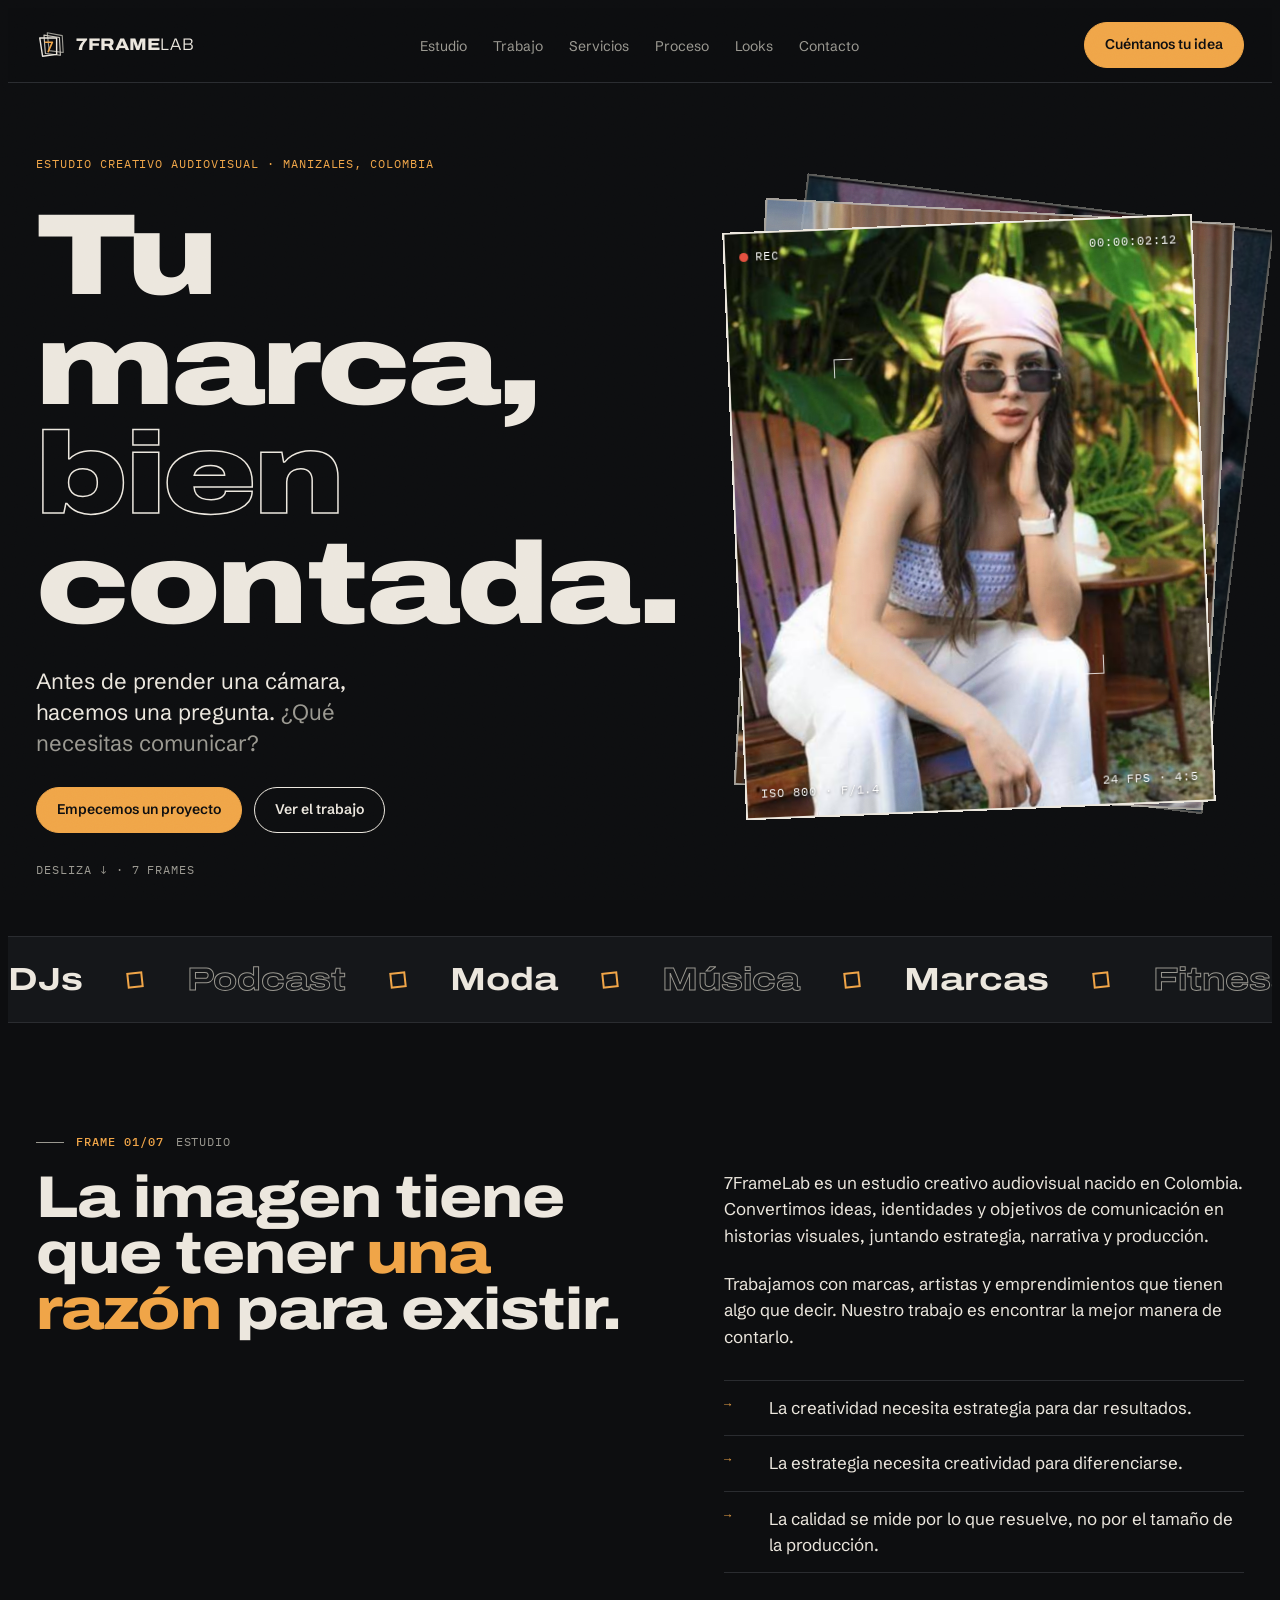
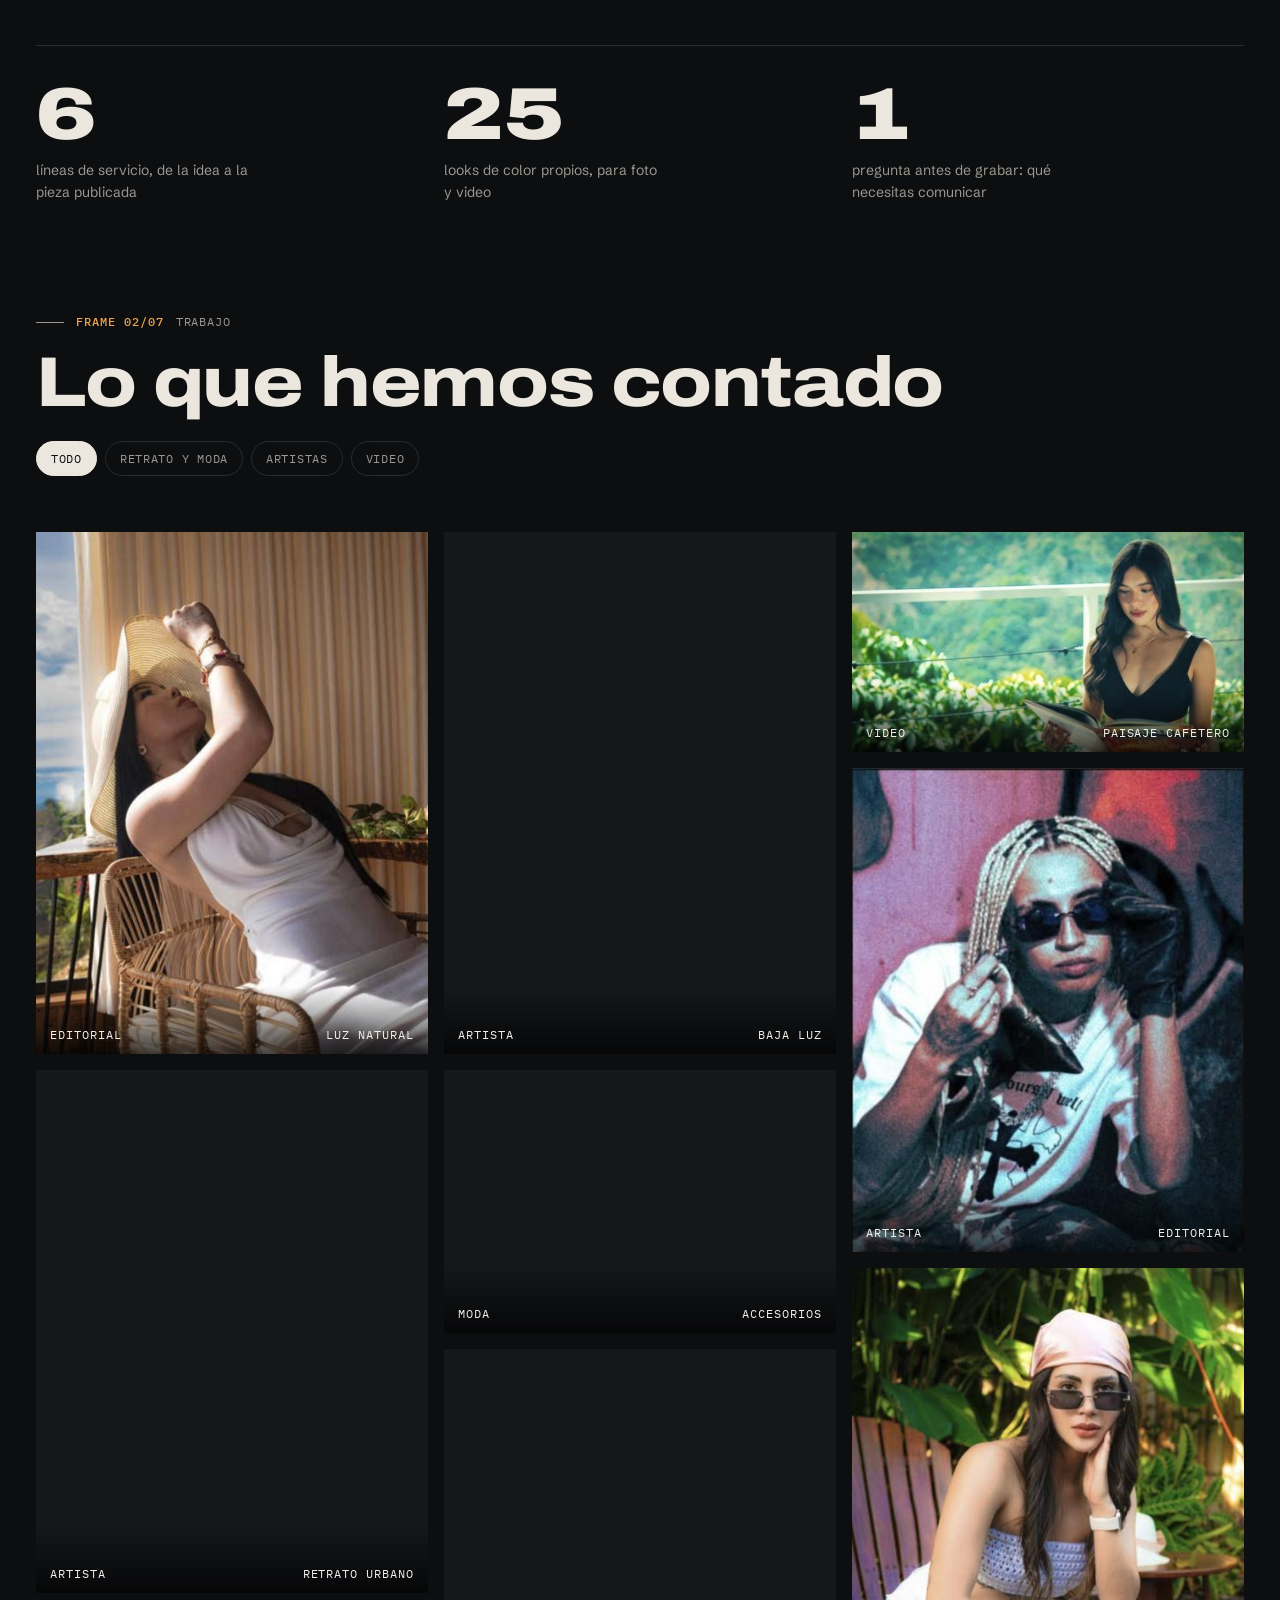
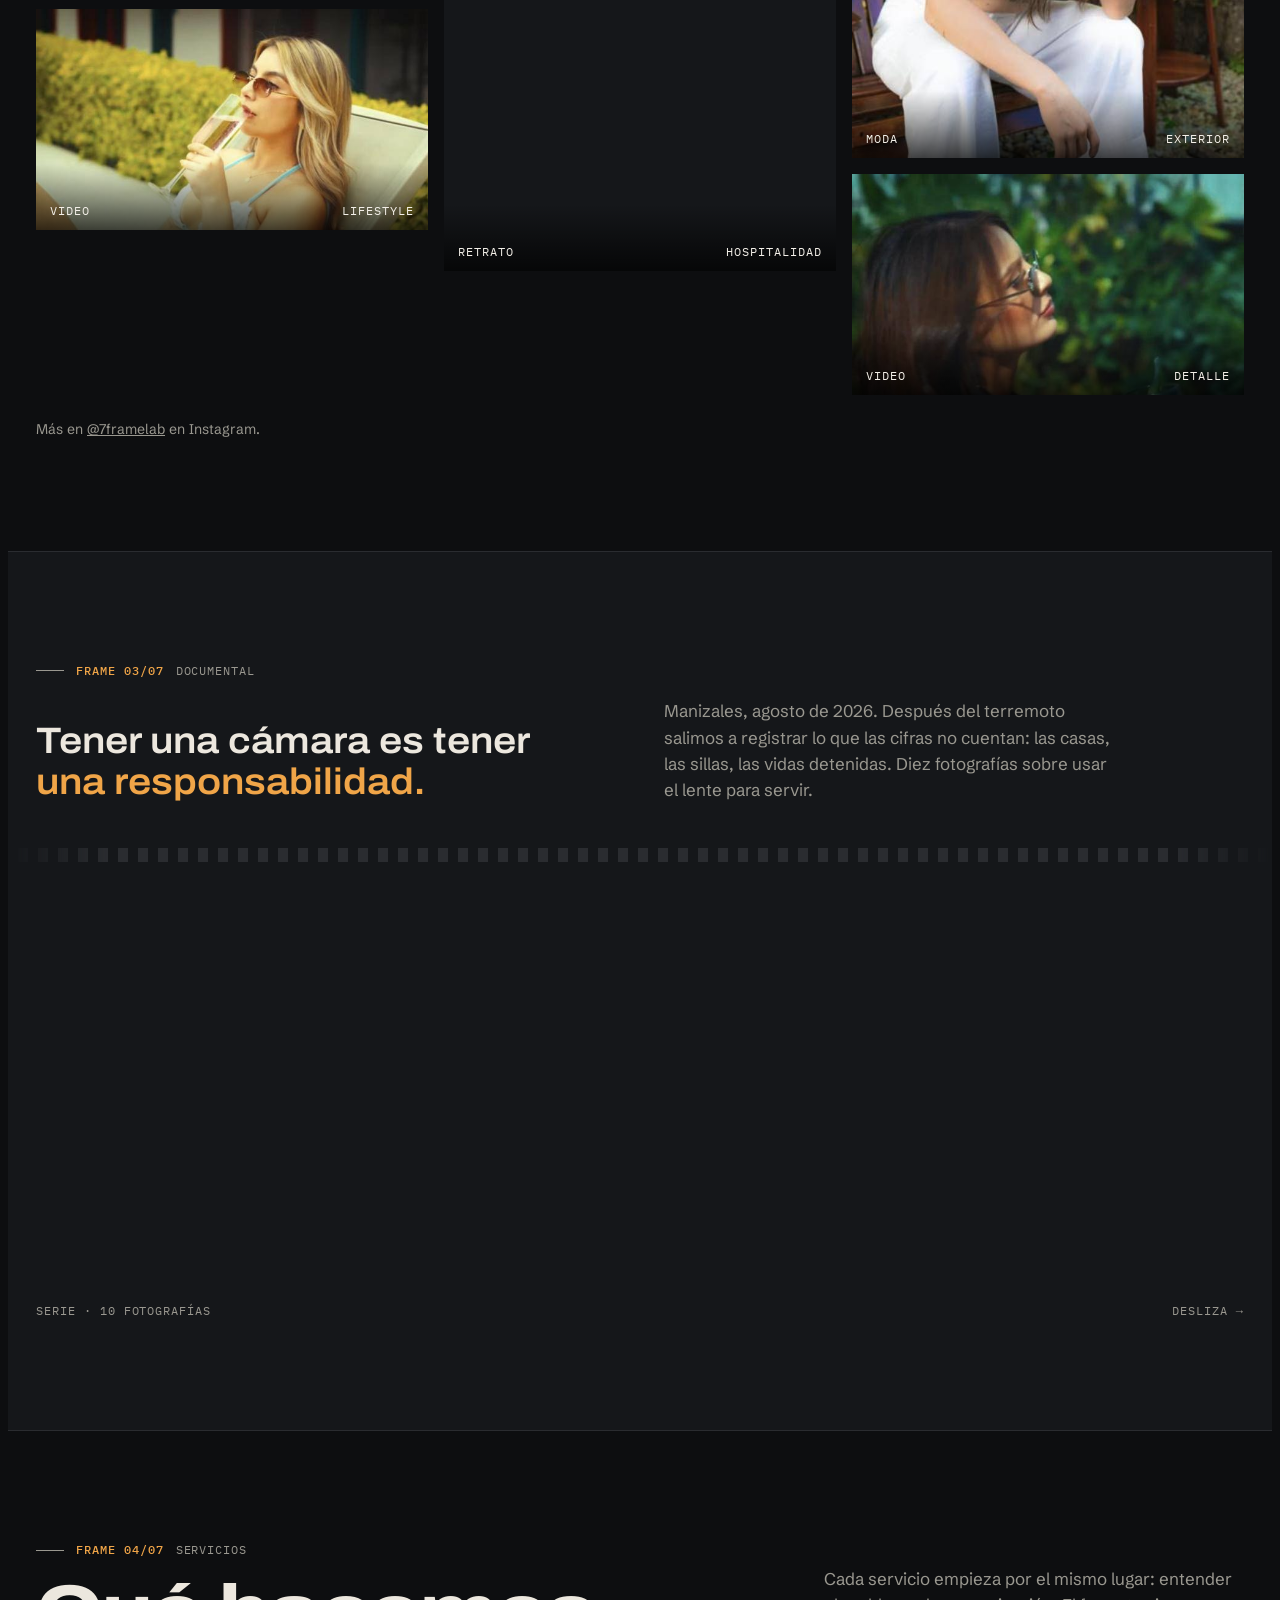
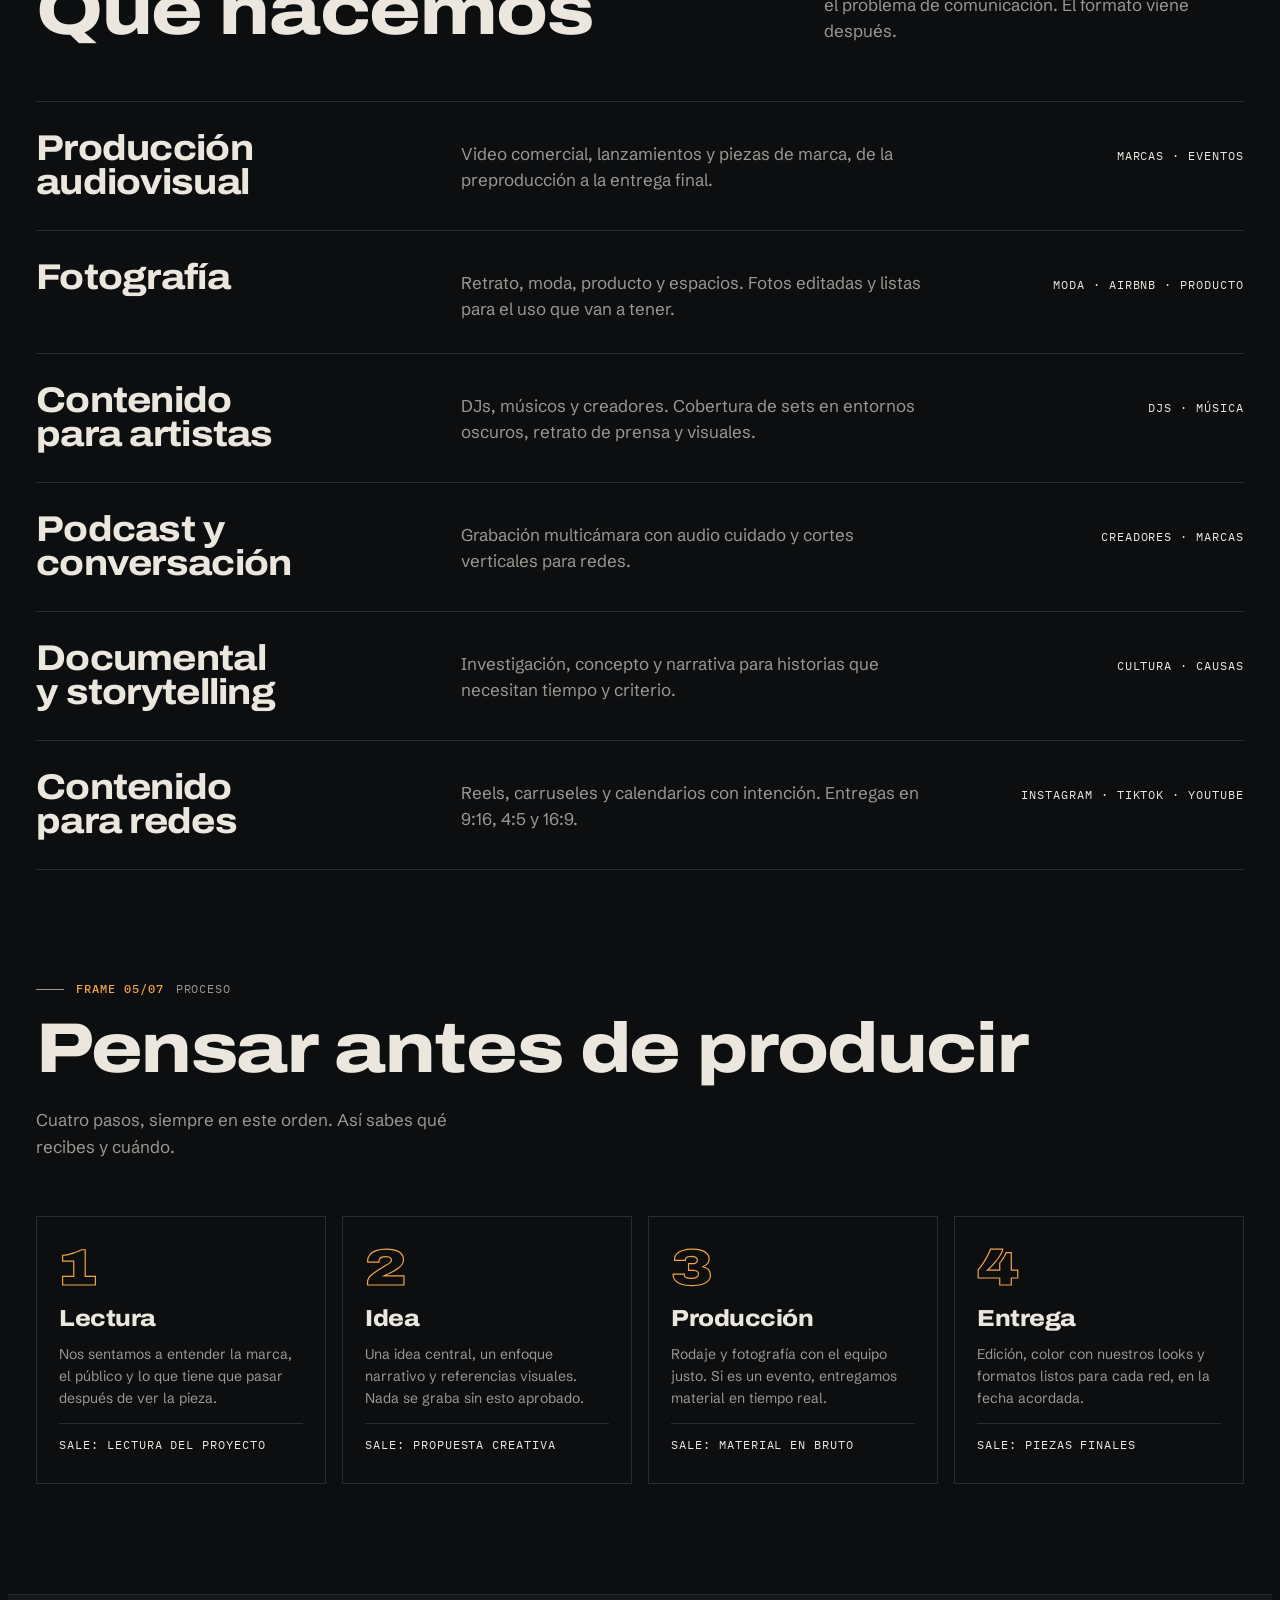
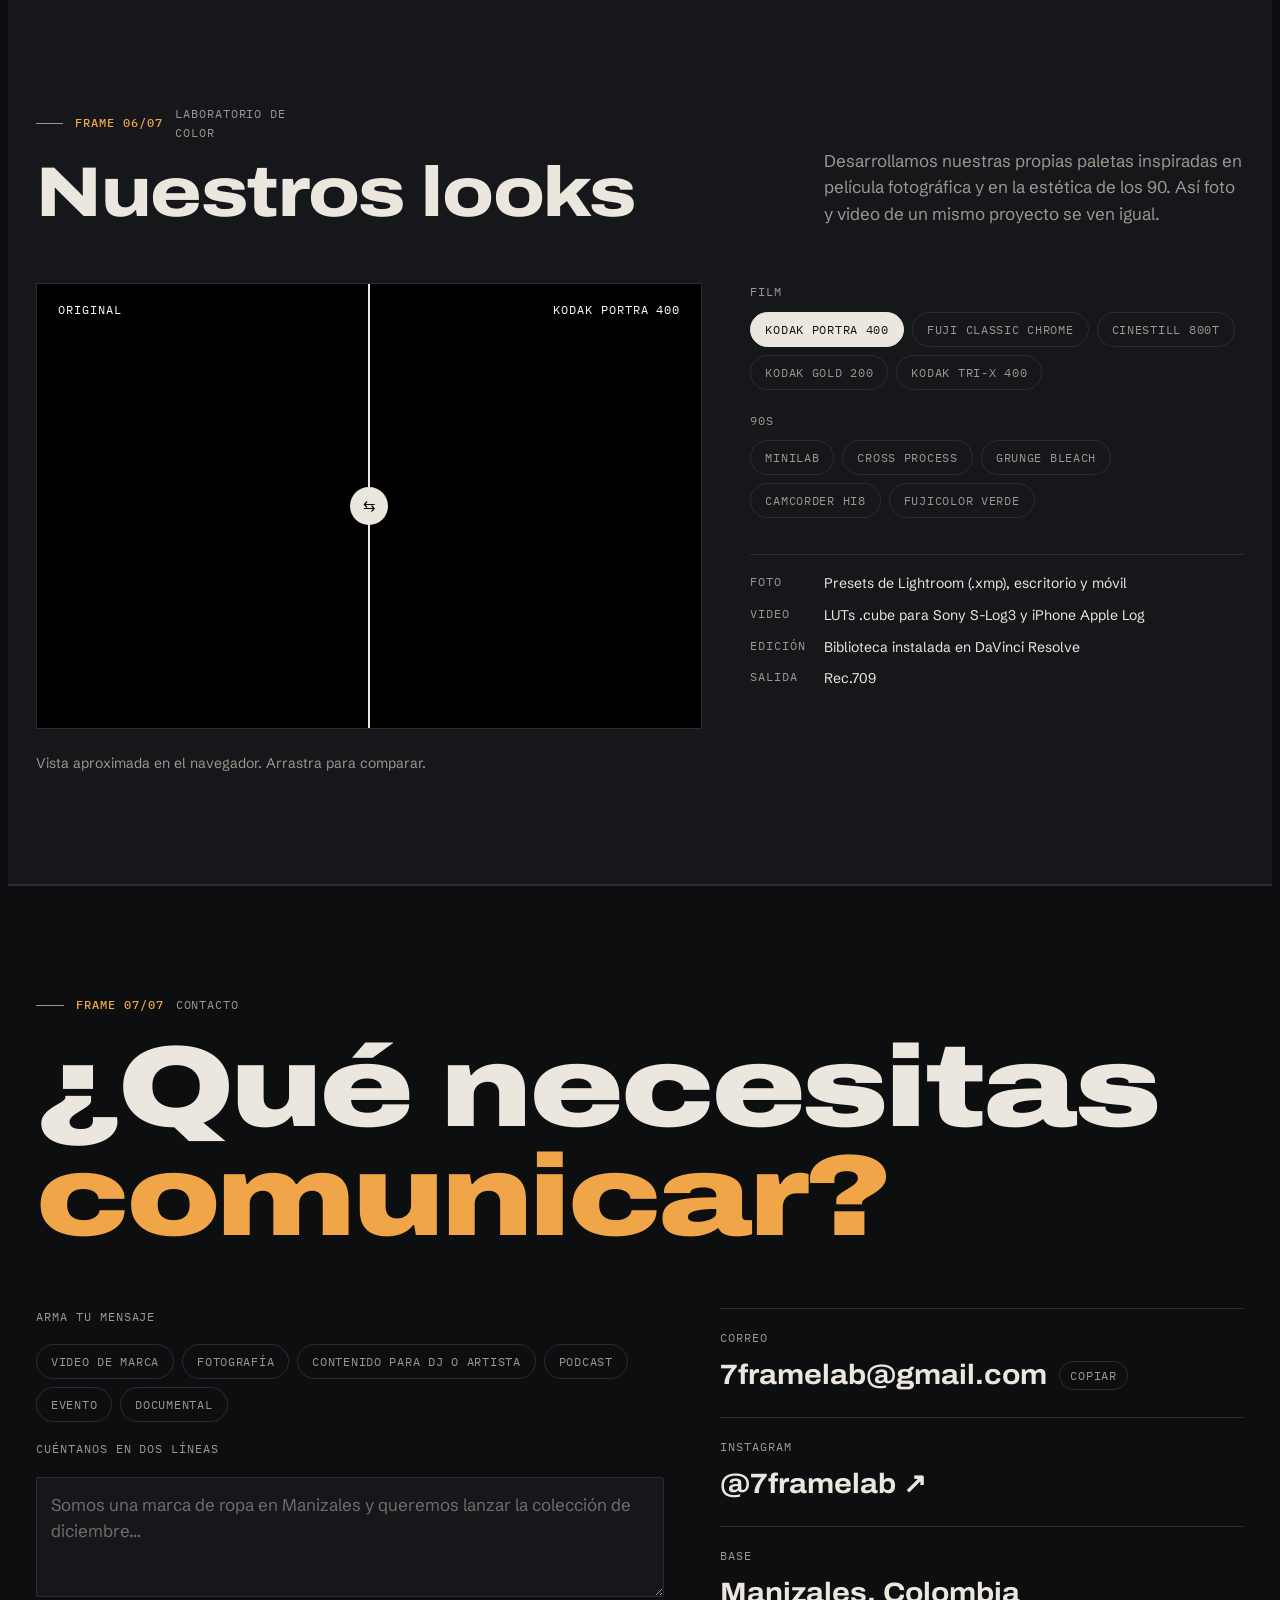
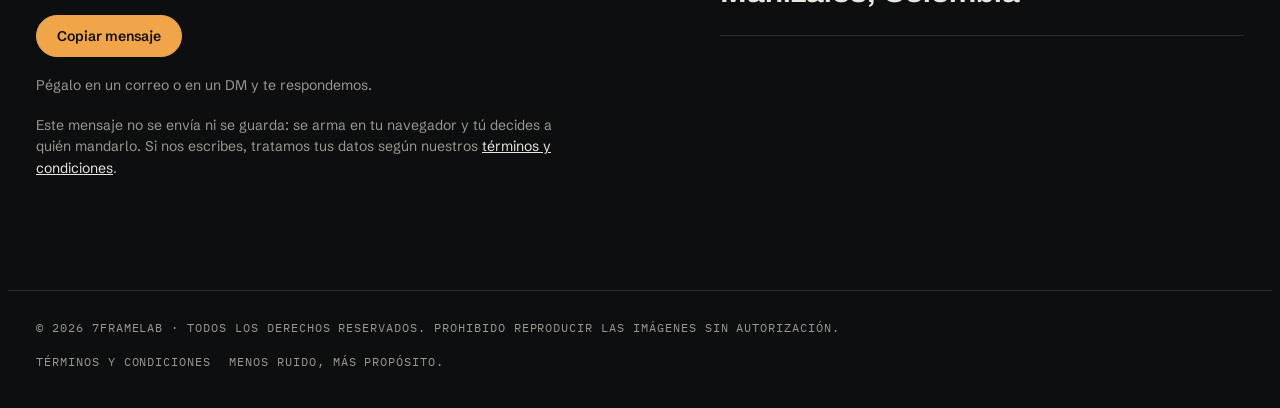
==== index.html @ fd94b798 "Sitio 7FrameLab: versión blindada inicial Co-Authored-By: Claude Opus 5.5 <noreply@anthropic.com> Cl" ====
<!doctype html>
<html lang="es-CO">
<head>
<meta charset="utf-8">
<meta name="viewport" content="width=device-width, initial-scale=1, viewport-fit=cover">
<meta http-equiv="Content-Security-Policy" content="default-src 'none'; script-src 'self'; style-src 'self'; img-src 'self' data:; font-src 'self'; connect-src 'none'; media-src 'self'; manifest-src 'self'; base-uri 'none'; form-action 'none'; object-src 'none'; upgrade-insecure-requests; require-trusted-types-for 'script'">
<meta name="referrer" content="strict-origin-when-cross-origin">
<meta name="color-scheme" content="dark">
<title>7FrameLab Estudio</title>
<meta name="description" content="7FrameLab, estudio creativo audiovisual en Manizales, Colombia. Producción audiovisual, fotografía, documental, podcast y contenido para redes.">
<link rel="icon" href="favicon.svg" type="image/svg+xml">
<link rel="stylesheet" href="css/styles.css">
<script src="js/app.js" defer></script>
</head>
<body>
<noscript><span class="ns">Algunas funciones (filtros, laboratorio de color, copiar) necesitan JavaScript. El contenido se puede leer sin él.</span></noscript>
<!-- ================= NAV ================= -->
<header class="nav">
  <div class="wrap">
    <a class="brand" href="#top" aria-label="7FrameLab, inicio">
      <svg viewBox="0 0 64 64" fill="none" aria-hidden="true">
        <path d="M24 6 L56 12 L58 48 L28 44 Z" stroke="#9a9890" stroke-width="2.4" stroke-linejoin="round"/>
        <path d="M17 11 L50 16 L52 54 L20 50 Z" stroke="#c9c4ba" stroke-width="2.4" stroke-linejoin="round"/>
        <path d="M8 17 L44 17 L44 52 L14 56 Z" stroke="#ece7de" stroke-width="3" stroke-linejoin="round"/>
        <path d="M20 26 H35 L26 46" stroke="#f0a548" stroke-width="3.4" stroke-linecap="round" stroke-linejoin="round"/>
      </svg>
      <span>7FRAME<b>LAB</b></span>
    </a>
    <ul id="menu">
      <li><a href="#estudio">Estudio</a></li>
      <li><a href="#trabajo">Trabajo</a></li>
      <li><a href="#servicios">Servicios</a></li>
      <li><a href="#proceso">Proceso</a></li>
      <li><a href="#looks">Looks</a></li>
      <li><a href="#contacto">Contacto</a></li>
    </ul>
    <a class="btn solid cta-top" href="#contacto">Cuéntanos tu idea</a>
    <button class="btn menu-btn" id="menuBtn" aria-expanded="false" aria-controls="menu">Menú</button>
  </div>
</header>

<main id="top">
<!-- ================= HERO ================= -->
<section class="hero" aria-label="Presentación">
  <div class="wrap">
    <div class="hero-copy">
      <p class="mono eyebrow">Estudio creativo audiovisual · Manizales, Colombia</p>
      <h1>Tu marca, <em>bien</em> contada.</h1>
      <p class="lede">Antes de prender una cámara, hacemos una pregunta. <span>¿Qué necesitas comunicar?</span></p>
      <div class="hero-actions">
        <a class="btn solid" href="#contacto">Empecemos un proyecto</a>
        <a class="btn" href="#trabajo">Ver el trabajo</a>
      </div>
      <p class="mono scroll-hint">Desliza ↓ · 7 frames</p>
    </div>
    <div class="stack closed" id="stack" aria-hidden="true">
      <figure class="f3"><img decoding="async" src="img/ig-trenzas.jpg" alt=""></figure>
      <figure class="f2"><img decoding="async" src="img/ig-sombrero.jpg" alt=""></figure>
      <figure class="f1">
        <img decoding="async" src="img/ig-panuelo.jpg" alt="">
        <div class="vf mono">
          <div class="row"><span class="rec"><i></i>REC</span><span id="tc">00:00:00:00</span></div>
          <div class="corners"></div>
          <div class="row"><span>ISO 800 · f/1.4</span><span>24 fps · 4:5</span></div>
        </div>
      </figure>
    </div>
  </div>
</section>

<div class="marquee" aria-hidden="true">
  <div class="track">
    <span>DJs</span><span>Podcast</span><span>Moda</span><span>Música</span><span>Marcas</span><span>Fitness</span><span>Documental</span><span>Turismo</span><span>Lifestyle</span><span>Gastronomía</span>
    <span>DJs</span><span>Podcast</span><span>Moda</span><span>Música</span><span>Marcas</span><span>Fitness</span><span>Documental</span><span>Turismo</span><span>Lifestyle</span><span>Gastronomía</span>
  </div>
</div>

<!-- ================= 01 ESTUDIO ================= -->
<section class="frame" id="estudio">
  <div class="wrap">
    <p class="mono frame-tag"><b>Frame 01/07</b> Estudio</p>
    <div class="manifesto">
      <h2>La imagen tiene que tener <span>una razón</span> para existir.</h2>
      <div class="manifesto-body">
        <p>7FrameLab es un estudio creativo audiovisual nacido en Colombia. Convertimos ideas, identidades y objetivos de comunicación en historias visuales, juntando estrategia, narrativa y producción.</p>
        <p>Trabajamos con marcas, artistas y emprendimientos que tienen algo que decir. Nuestro trabajo es encontrar la mejor manera de contarlo.</p>
        <ul class="principles">
          <li><span class="mono">→</span>La creatividad necesita estrategia para dar resultados.</li>
          <li><span class="mono">→</span>La estrategia necesita creatividad para diferenciarse.</li>
          <li><span class="mono">→</span>La calidad se mide por lo que resuelve, no por el tamaño de la producción.</li>
        </ul>
      </div>
    </div>
    <div class="figures">
      <div><strong>6</strong><span>líneas de servicio, de la idea a la pieza publicada</span></div>
      <div><strong>25</strong><span>looks de color propios, para foto y video</span></div>
      <div><strong>1</strong><span>pregunta antes de grabar: qué necesitas comunicar</span></div>
    </div>
  </div>
</section>

<!-- ================= 02 TRABAJO ================= -->
<section class="frame pt0" id="trabajo">
  <div class="wrap">
    <div class="frame-head">
      <div>
        <p class="mono frame-tag"><b>Frame 02/07</b> Trabajo</p>
        <h2>Lo que hemos contado</h2>
      </div>
      <div class="filters" role="group" aria-label="Filtrar trabajo">
        <button class="chip" aria-pressed="true" data-f="all">Todo</button>
        <button class="chip" aria-pressed="false" data-f="retrato">Retrato y moda</button>
        <button class="chip" aria-pressed="false" data-f="artista">Artistas</button>
        <button class="chip" aria-pressed="false" data-f="video">Video</button>
      </div>
    </div>
    <div class="grid" id="grid">
      <button class="shot" data-k="retrato"><img decoding="async" src="img/ig-sombrero.jpg" alt="Mujer con sombrero de paja y vestido blanco bajo luz de ventana" loading="lazy"><figcaption class="mono"><span>Editorial</span><span>Luz natural</span></figcaption></button>
      <button class="shot" data-k="artista"><img decoding="async" src="img/ig-urbano.jpg" alt="Retrato de artista con gafas oscuras frente a un edificio" loading="lazy"><figcaption class="mono"><span>Artista</span><span>Retrato urbano</span></figcaption></button>
      <button class="shot" data-k="video"><img decoding="async" src="img/ig-piscina.jpg" alt="Fotograma: mujer con gafas brindando junto a la piscina" loading="lazy"><figcaption class="mono"><span>Video</span><span>Lifestyle</span></figcaption></button>
      <button class="shot" data-k="artista"><img decoding="async" src="img/ig-oscuro.jpg" alt="Díptico en baja luz: hombre con capucha y gafas, tonos ámbar y verde" loading="lazy"><figcaption class="mono"><span>Artista</span><span>Baja luz</span></figcaption></button>
      <button class="shot" data-k="retrato"><img decoding="async" src="img/ig-cafe.jpg" alt="Mujer con gafas redondas y café, entre plantas" loading="lazy"><figcaption class="mono"><span>Moda</span><span>Accesorios</span></figcaption></button>
      <button class="shot" data-k="retrato"><img decoding="async" src="img/ig-bata.jpg" alt="Retrato en bata blanca junto al jacuzzi, con montaña al fondo" loading="lazy"><figcaption class="mono"><span>Retrato</span><span>Hospitalidad</span></figcaption></button>
      <button class="shot" data-k="video"><img decoding="async" src="img/ig-libro.jpg" alt="Fotograma: mujer leyendo frente a un cafetal" loading="lazy"><figcaption class="mono"><span>Video</span><span>Paisaje cafetero</span></figcaption></button>
      <button class="shot" data-k="artista"><img decoding="async" src="img/ig-trenzas.jpg" alt="Retrato de artista con trenzas, guantes y gafas, textura granulada" loading="lazy"><figcaption class="mono"><span>Artista</span><span>Editorial</span></figcaption></button>
      <button class="shot" data-k="retrato"><img decoding="async" src="img/ig-panuelo.jpg" alt="Mujer con pañoleta rosa y gafas en un jardín tropical" loading="lazy"><figcaption class="mono"><span>Moda</span><span>Exterior</span></figcaption></button>
      <button class="shot" data-k="video"><img decoding="async" src="img/ig-perfil.jpg" alt="Fotograma: perfil con gafas de cadena, fondo verde desenfocado" loading="lazy"><figcaption class="mono"><span>Video</span><span>Detalle</span></figcaption></button>
    </div>
    <p class="note">Más en <a href="https://www.instagram.com/7framelab/" target="_blank" rel="noopener noreferrer">@7framelab</a> en Instagram.</p>
  </div>
</section>

<!-- ================= 03 DOCUMENTAL ================= -->
<section class="frame doc" id="documental">
  <div class="wrap">
    <p class="mono frame-tag"><b>Frame 03/07</b> Documental</p>
    <div class="doc-intro">
      <blockquote>Tener una cámara es tener <span>una responsabilidad.</span></blockquote>
      <p>Manizales, agosto de 2026. Después del terremoto salimos a registrar lo que las cifras no cuentan: las casas, las sillas, las vidas detenidas. Diez fotografías sobre usar el lente para servir.</p>
    </div>
  </div>
  <div class="perfs" aria-hidden="true"></div>
  <div class="reel" tabindex="0" aria-label="Serie documental, desliza para ver las diez imágenes">
    <img decoding="async" src="img/doc-01.jpg" alt="Tener una cámara es tener una responsabilidad" loading="lazy">
    <img decoding="async" src="img/doc-02.jpg" alt="Manizales. Agosto, 2026" loading="lazy">
    <img decoding="async" src="img/doc-03.jpg" alt="Documenté lo que vi" loading="lazy">
    <img decoding="async" src="img/doc-04.jpg" alt="Quien sostiene el lente decide qué se ve" loading="lazy">
    <img decoding="async" src="img/doc-05.jpg" alt="Los medios cuentan las cifras" loading="lazy">
    <img decoding="async" src="img/doc-06.jpg" alt="Detrás de cada cifra hay una casa" loading="lazy">
    <img decoding="async" src="img/doc-07.jpg" alt="Hay gente que lo perdió todo" loading="lazy">
    <img decoding="async" src="img/doc-08.jpg" alt="Ahí la imagen deja de ser estética" loading="lazy">
    <img decoding="async" src="img/doc-09.jpg" alt="Usar el lente para servir" loading="lazy">
    <img decoding="async" src="img/doc-10.jpg" alt="Conoces un caso que nadie ha atendido" loading="lazy">
  </div>
  <div class="wrap">
    <div class="reel-meta mono"><span>Serie · 10 fotografías</span><span>Desliza →</span></div>
  </div>
</section>

<!-- ================= 04 SERVICIOS ================= -->
<section class="frame" id="servicios">
  <div class="wrap">
    <div class="frame-head">
      <div>
        <p class="mono frame-tag"><b>Frame 04/07</b> Servicios</p>
        <h2>Qué hacemos</h2>
      </div>
      <p>Cada servicio empieza por el mismo lugar: entender el problema de comunicación. El formato viene después.</p>
    </div>
    <ul class="services">
      <li class="service"><h3>Producción audiovisual</h3><p>Video comercial, lanzamientos y piezas de marca, de la preproducción a la entrega final.</p><span class="mono for">Marcas · Eventos</span></li>
      <li class="service"><h3>Fotografía</h3><p>Retrato, moda, producto y espacios. Fotos editadas y listas para el uso que van a tener.</p><span class="mono for">Moda · Airbnb · Producto</span></li>
      <li class="service"><h3>Contenido para artistas</h3><p>DJs, músicos y creadores. Cobertura de sets en entornos oscuros, retrato de prensa y visuales.</p><span class="mono for">DJs · Música</span></li>
      <li class="service"><h3>Podcast y conversación</h3><p>Grabación multicámara con audio cuidado y cortes verticales para redes.</p><span class="mono for">Creadores · Marcas</span></li>
      <li class="service"><h3>Documental y storytelling</h3><p>Investigación, concepto y narrativa para historias que necesitan tiempo y criterio.</p><span class="mono for">Cultura · Causas</span></li>
      <li class="service"><h3>Contenido para redes</h3><p>Reels, carruseles y calendarios con intención. Entregas en 9:16, 4:5 y 16:9.</p><span class="mono for">Instagram · TikTok · YouTube</span></li>
    </ul>
  </div>
</section>

<!-- ================= 05 PROCESO ================= -->
<section class="frame pt0" id="proceso">
  <div class="wrap">
    <div class="frame-head">
      <div>
        <p class="mono frame-tag"><b>Frame 05/07</b> Proceso</p>
        <h2>Pensar antes de producir</h2>
      </div>
      <p>Cuatro pasos, siempre en este orden. Así sabes qué recibes y cuándo.</p>
    </div>
    <ol class="steps">
      <li class="step"><span class="n">1</span><h3>Lectura</h3><p>Nos sentamos a entender la marca, el público y lo que tiene que pasar después de ver la pieza.</p><span class="mono out">Sale: lectura del proyecto</span></li>
      <li class="step"><span class="n">2</span><h3>Idea</h3><p>Una idea central, un enfoque narrativo y referencias visuales. Nada se graba sin esto aprobado.</p><span class="mono out">Sale: propuesta creativa</span></li>
      <li class="step"><span class="n">3</span><h3>Producción</h3><p>Rodaje y fotografía con el equipo justo. Si es un evento, entregamos material en tiempo real.</p><span class="mono out">Sale: material en bruto</span></li>
      <li class="step"><span class="n">4</span><h3>Entrega</h3><p>Edición, color con nuestros looks y formatos listos para cada red, en la fecha acordada.</p><span class="mono out">Sale: piezas finales</span></li>
    </ol>
  </div>
</section>

<!-- ================= 06 LOOKS ================= -->
<section class="frame doc" id="looks">
  <div class="wrap">
    <div class="frame-head">
      <div>
        <p class="mono frame-tag"><b>Frame 06/07</b> Laboratorio de color</p>
        <h2>Nuestros looks</h2>
      </div>
      <p>Desarrollamos nuestras propias paletas inspiradas en película fotográfica y en la estética de los 90. Así foto y video de un mismo proyecto se ven igual.</p>
    </div>
    <div class="looks">
      <div>
        <div class="viewer" id="viewer">
          <img decoding="async" src="img/ig-cafe.jpg" alt="Foto de muestra sin look aplicado">
          <img decoding="async" class="graded" id="graded" src="img/ig-cafe.jpg" alt="">
          <div class="tint" id="tint"></div>
          <div class="handle"></div>
          <span class="lbl l mono">Original</span>
          <span class="lbl r mono" id="lookName">Kodak Portra 400</span>
          <input type="range" id="cut" min="0" max="100" value="50" aria-label="Comparar original y look">
        </div>
        <p class="note">Vista aproximada en el navegador. Arrastra para comparar.</p>
      </div>
      <div class="looks-side">
        <div class="look-group">
          <span class="mono">Film</span>
          <div class="look-list" id="looksFilm"></div>
        </div>
        <div class="look-group">
          <span class="mono">90s</span>
          <div class="look-list" id="looks90"></div>
        </div>
        <dl class="specs">
          <dt class="mono">Foto</dt><dd>Presets de Lightroom (.xmp), escritorio y móvil</dd>
          <dt class="mono">Video</dt><dd>LUTs .cube para Sony S-Log3 y iPhone Apple Log</dd>
          <dt class="mono">Edición</dt><dd>Biblioteca instalada en DaVinci Resolve</dd>
          <dt class="mono">Salida</dt><dd>Rec.709</dd>
        </dl>
      </div>
    </div>
  </div>
</section>

<!-- ================= 07 CONTACTO ================= -->
<section class="frame contact" id="contacto">
  <div class="wrap">
    <p class="mono frame-tag"><b>Frame 07/07</b> Contacto</p>
    <h2>¿Qué necesitas <span>comunicar?</span></h2>
    <div class="contact-grid">
      <form class="brief" id="brief">
        <span class="mono muted">Arma tu mensaje</span>
        <div class="chips" role="group" aria-label="Tipo de proyecto" id="kinds">
          <button type="button" class="chip" aria-pressed="false">Video de marca</button>
          <button type="button" class="chip" aria-pressed="false">Fotografía</button>
          <button type="button" class="chip" aria-pressed="false">Contenido para DJ o artista</button>
          <button type="button" class="chip" aria-pressed="false">Podcast</button>
          <button type="button" class="chip" aria-pressed="false">Evento</button>
          <button type="button" class="chip" aria-pressed="false">Documental</button>
        </div>
        <label for="msg" class="mono muted">Cuéntanos en dos líneas</label>
        <textarea id="msg" maxlength="1000" autocomplete="off" spellcheck="true" placeholder="Somos una marca de ropa en Manizales y queremos lanzar la colección de diciembre…"></textarea>
        <div class="row">
          <button class="btn solid" type="submit">Copiar mensaje</button>
          <span class="status" id="status" role="status"></span>
        </div>
        <p class="note m0">Pégalo en un correo o en un DM y te respondemos.</p>
        <p class="consent">Este mensaje no se envía ni se guarda: se arma en tu navegador y tú decides a quién mandarlo. Si nos escribes, tratamos tus datos según nuestros <a href="terminos.html">términos y condiciones</a>.</p>
      </form>
      <div class="channels">
        <div class="channel">
          <span class="mono">Correo</span>
          <span class="v"><span id="mail" data-mail-user="7framelab" data-mail-domain="gmail.com">7framelab [arroba] gmail.com</span><button class="copy" type="button">Copiar</button></span>
        </div>
        <div class="channel">
          <span class="mono">Instagram</span>
          <span class="v"><a href="https://www.instagram.com/7framelab/" target="_blank" rel="noopener noreferrer">@7framelab ↗</a></span>
        </div>
        <div class="channel">
          <span class="mono">Base</span>
          <span class="v">Manizales, Colombia</span>
        </div>
      </div>
    </div>
  </div>
</section>
</main>

<footer>
  <div class="wrap mono">
    <span>© 2026 7FrameLab · Todos los derechos reservados. Prohibido reproducir las imágenes sin autorización.</span>
    <span class="legal-links"><a href="terminos.html">Términos y condiciones</a><span>Menos ruido, más propósito.</span></span>
  </div>
</footer>

<dialog id="lb">
  <img decoding="async" id="lbImg" alt="">
  <div class="cap mono"><span id="lbCap"></span><button id="lbClose" type="button">Cerrar ✕</button></div>
</dialog>
</body>
</html>
---- css/styles.css ----
/* Fuentes autoalojadas (OFL-1.1): ninguna petición a servidores de terceros */
@font-face{font-family:"Archivo";src:url("../fonts/archivo-var.woff2") format("woff2");font-weight:100 900;font-stretch:62% 125%;font-style:normal;font-display:swap}
@font-face{font-family:"Schibsted Grotesk";src:url("../fonts/schibsted-400.woff2") format("woff2");font-weight:400;font-display:swap}
@font-face{font-family:"Schibsted Grotesk";src:url("../fonts/schibsted-500.woff2") format("woff2");font-weight:500;font-display:swap}
@font-face{font-family:"Schibsted Grotesk";src:url("../fonts/schibsted-600.woff2") format("woff2");font-weight:600;font-display:swap}
@font-face{font-family:"IBM Plex Mono";src:url("../fonts/plexmono-400.woff2") format("woff2");font-weight:400;font-display:swap}
@font-face{font-family:"IBM Plex Mono";src:url("../fonts/plexmono-500.woff2") format("woff2");font-weight:500;font-display:swap}
/* Layout: una sala de proyección. La página es una tira de 7 frames; el hero es la claqueta.
   Firma visual: los tres marcos girados del logo, que se abren al cargar. */
:root{
  --ink:#0d0e10;          /* fondo: grafito con sesgo frío */
  --ink-2:#15171a;        /* superficies */
  --paper:#ece7de;        /* texto: papel de copia, cálido */
  --muted:#9a9890;        /* texto secundario */
  --line:#2a2c30;         /* divisores */
  --tungsten:#f0a548;     /* acento: luz de tungsteno 3200K */
  --rec:#e4503f;          /* solo el punto de REC */
  --f-display:"Archivo","Arial Black",Helvetica,sans-serif;
  --f-body:"Schibsted Grotesk","Helvetica Neue",Arial,sans-serif;
  --f-mono:"IBM Plex Mono",ui-monospace,Menlo,Consolas,monospace;
  --s-xs:.75rem; --s-sm:.875rem; --s-md:1.0625rem; --s-lg:1.375rem; --s-xl:2rem;
  --s-2xl:clamp(2.4rem,5.5vw,4.5rem); --s-3xl:clamp(3rem,9vw,8.25rem);
  --gutter:max(16px,env(safe-area-inset-left,0px));
  --gutter-r:max(16px,env(safe-area-inset-right,0px));
  --wrap:1240px;
  color-scheme:dark;
}
*{box-sizing:border-box}
html{scroll-behavior:smooth;background:var(--ink)}
body{background:var(--ink);color:var(--paper);font-family:var(--f-body);font-size:var(--s-md);line-height:1.55;-webkit-font-smoothing:antialiased;overflow-x:hidden}
body::before{content:"";position:fixed;inset:0 0 auto;height:env(safe-area-inset-top,0px);z-index:60;background:var(--ink)}
/* grano de película */
body::after{content:"";position:fixed;inset:0;pointer-events:none;z-index:70;opacity:.07;mix-blend-mode:overlay;
  background-image:url("data:image/svg+xml,%3Csvg xmlns='http://www.w3.org/2000/svg' width='160' height='160'%3E%3Cfilter id='n'%3E%3CfeTurbulence type='fractalNoise' baseFrequency='.9' numOctaves='2' stitchTiles='stitch'/%3E%3C/filter%3E%3Crect width='100%25' height='100%25' filter='url(%23n)'/%3E%3C/svg%3E")}
a{color:inherit}
img{max-width:100%;display:block}
:focus-visible{outline:2px solid var(--tungsten);outline-offset:3px}
.wrap{max-width:var(--wrap);margin:0 auto;padding-left:var(--gutter);padding-right:var(--gutter-r)}
.mono{font-family:var(--f-mono);font-size:var(--s-xs);letter-spacing:.08em;text-transform:uppercase}
h1,h2,h3{font-family:var(--f-display);font-stretch:118%;font-weight:800;line-height:.95;letter-spacing:-.02em;margin:0;text-wrap:balance}
h2{font-size:var(--s-2xl)}
p{margin:0}

/* ---------- NAV ---------- */
.nav{position:sticky;top:env(safe-area-inset-top,0px);z-index:50;background:color-mix(in srgb,var(--ink) 82%,transparent);backdrop-filter:blur(10px);-webkit-backdrop-filter:blur(10px);border-bottom:1px solid var(--line)}
.nav .wrap{display:flex;align-items:center;justify-content:space-between;gap:16px;padding-block:14px}
.brand{display:flex;align-items:center;gap:10px;text-decoration:none;font-family:var(--f-display);font-weight:800;font-stretch:115%;letter-spacing:.01em;font-size:1.05rem}
.brand b{font-weight:300;font-stretch:100%;letter-spacing:.06em}
.brand svg{width:30px;height:30px}
.nav ul{display:flex;gap:26px;list-style:none;margin:0;padding:0}
.nav ul a{text-decoration:none;font-size:var(--s-sm);color:var(--muted);transition:color .2s}
.nav ul a:hover{color:var(--paper)}
.btn{display:inline-flex;align-items:center;gap:10px;font-family:var(--f-body);font-weight:600;font-size:var(--s-sm);text-decoration:none;border-radius:999px;padding:11px 20px;border:1px solid var(--paper);color:var(--paper);background:transparent;cursor:pointer;transition:background .2s,color .2s,border-color .2s}
.btn:hover{background:var(--paper);color:var(--ink)}
.btn.solid{background:var(--tungsten);border-color:var(--tungsten);color:var(--ink)}
.btn.solid:hover{background:var(--paper);border-color:var(--paper)}
.menu-btn{display:none}
@media (max-width:860px){
  .nav ul{display:none}
  .nav ul.open{display:flex;position:absolute;top:100%;left:0;right:0;flex-direction:column;gap:0;background:var(--ink);border-bottom:1px solid var(--line);padding:8px var(--gutter-r) 16px var(--gutter)}
  .nav ul.open a{display:block;padding:12px 0;font-size:var(--s-lg);color:var(--paper);font-family:var(--f-display);font-weight:700}
  .menu-btn{display:inline-flex}
  .nav .cta-top{display:none}
}

/* ---------- HERO / CLAQUETA ---------- */
.hero{overflow:hidden}
.frame-tag b{white-space:nowrap}
.hero .wrap{display:grid;grid-template-columns:1.05fr .95fr;gap:48px;align-items:center;padding-block:72px 56px}
.hero-copy{min-width:0;display:grid;gap:28px}
.eyebrow{color:var(--tungsten)}
.hero h1{font-size:var(--s-3xl);font-stretch:125%;font-weight:900}
.hero h1 em{font-style:normal;color:transparent;-webkit-text-stroke:1.5px var(--paper)}
.hero .lede{font-size:var(--s-lg);line-height:1.4;max-width:30ch;color:var(--paper)}
.hero .lede span{color:var(--muted)}
.hero-actions{display:flex;flex-wrap:wrap;gap:12px}
.scroll-hint{color:var(--muted)}
.stack{position:relative;aspect-ratio:4/5;width:100%;max-width:470px;justify-self:center}
.stack figure{position:absolute;inset:0;margin:0;border:2px solid var(--paper);overflow:hidden;background:var(--ink-2);transition:transform 1.1s cubic-bezier(.2,.8,.2,1),opacity .8s}
.stack figure img{width:100%;height:100%;object-fit:cover}
.stack .f3{transform:rotate(9deg) translate(9%,-6%);opacity:.55;border-color:var(--muted)}
.stack .f2{transform:rotate(4deg) translate(4%,-3%);opacity:.8;border-color:#c9c4ba}
.stack .f1{transform:rotate(-3deg)}
.stack.closed figure{transform:none!important}
.vf{position:absolute;inset:0;pointer-events:none;padding:14px;display:flex;flex-direction:column;justify-content:space-between;color:#fff;text-shadow:0 1px 3px rgba(0,0,0,.6)}
.vf .row{display:flex;justify-content:space-between;gap:8px}
.vf .rec{display:inline-flex;align-items:center;gap:7px}
.vf .rec i{width:9px;height:9px;border-radius:50%;background:var(--rec);animation:blink 1.2s steps(2) infinite}
.vf .corners{position:absolute;inset:22%;border:1px solid rgba(255,255,255,.0)}
.vf .corners::before,.vf .corners::after{content:"";position:absolute;width:18px;height:18px;border:1.5px solid rgba(255,255,255,.8)}
.vf .corners::before{top:0;left:0;border-right:0;border-bottom:0}
.vf .corners::after{bottom:0;right:0;border-left:0;border-top:0}
@keyframes blink{50%{opacity:0}}
@media (max-width:860px){
  .hero .wrap{grid-template-columns:1fr;padding-block:40px 40px;gap:44px}
  .stack{max-width:340px;margin-right:6%}
}

/* ---------- MARQUEE ---------- */
.marquee{border-block:1px solid var(--line);overflow:hidden;padding-block:18px;background:var(--ink-2)}
.marquee .track{display:flex;gap:44px;width:max-content;animation:slide 38s linear infinite}
.marquee span{font-family:var(--f-display);font-stretch:125%;font-weight:700;font-size:var(--s-xl);white-space:nowrap;display:flex;align-items:center;gap:44px}
.marquee span::after{content:"";width:12px;height:12px;border:2px solid var(--tungsten);transform:rotate(-6deg)}
.marquee span:nth-child(even){color:transparent;-webkit-text-stroke:1px var(--muted)}
@keyframes slide{to{transform:translateX(-50%)}}

/* ---------- FRAMES (secciones) ---------- */
.frame{padding-block:110px}
.frame-head{display:flex;justify-content:space-between;align-items:flex-end;gap:24px;flex-wrap:wrap;margin-bottom:56px}
.frame-tag{display:flex;align-items:center;gap:12px;color:var(--muted);margin-bottom:18px}
.frame-tag b{color:var(--tungsten);font-weight:500}
.frame-tag::before{content:"";width:28px;height:1px;background:var(--muted)}
.frame-head p{max-width:42ch;color:var(--muted)}
@media (max-width:640px){.frame{padding-block:72px}.frame-head{margin-bottom:36px}}

/* 01 Estudio */
.manifesto{display:grid;grid-template-columns:1.2fr 1fr;gap:64px}
.manifesto h2{font-size:clamp(2rem,4.6vw,3.9rem)}
.manifesto h2 span{color:var(--tungsten)}
.manifesto-body{display:grid;gap:22px;align-content:start;min-width:0}
.manifesto-body p{max-width:52ch}
.principles{list-style:none;margin:8px 0 0;padding:0;border-top:1px solid var(--line)}
.principles li{display:flex;gap:16px;padding:14px 0;border-bottom:1px solid var(--line)}
.principles li span{color:var(--tungsten);flex:none;width:2.4em}
.figures{display:grid;grid-template-columns:repeat(3,1fr);gap:16px;margin-top:72px;border-top:1px solid var(--line);padding-top:32px}
.figures div{display:grid;gap:8px}
.figures strong{font-family:var(--f-display);font-stretch:125%;font-weight:900;font-size:clamp(2.6rem,6vw,4.6rem);line-height:1;font-variant-numeric:tabular-nums}
.figures span{color:var(--muted);font-size:var(--s-sm);max-width:24ch}
@media (max-width:860px){.manifesto{grid-template-columns:1fr;gap:32px}.figures{grid-template-columns:1fr;gap:28px}}

/* 02 Trabajo */
.filters{display:flex;flex-wrap:wrap;gap:8px}
.chip{font-family:var(--f-mono);font-size:var(--s-xs);letter-spacing:.06em;text-transform:uppercase;padding:9px 14px;border-radius:999px;border:1px solid var(--line);background:transparent;color:var(--muted);cursor:pointer;transition:all .2s}
.chip:hover{color:var(--paper);border-color:var(--muted)}
.chip[aria-pressed="true"]{background:var(--paper);color:var(--ink);border-color:var(--paper)}
.grid{columns:3 300px;column-gap:16px}
.shot{break-inside:avoid;margin:0 0 16px;position:relative;cursor:zoom-in;overflow:hidden;background:var(--ink-2);border:0;padding:0;width:100%;display:block;text-align:left;color:inherit}
.shot img{width:100%;height:auto;transition:transform .8s cubic-bezier(.2,.8,.2,1),filter .4s}
.shot:hover img{transform:scale(1.035)}
.shot figcaption{position:absolute;left:0;right:0;bottom:0;padding:40px 14px 12px;display:flex;justify-content:space-between;gap:10px;background:linear-gradient(transparent,rgba(0,0,0,.72));color:#f3efe8}
.shot[hidden]{display:none!important}
.note{margin-top:24px;color:var(--muted);font-size:var(--s-sm)}

/* 03 Documental */
.doc{background:var(--ink-2);border-block:1px solid var(--line)}
.doc-intro{display:grid;grid-template-columns:1fr 1fr;gap:48px;align-items:end;margin-bottom:44px}
.doc-intro blockquote{margin:0;font-family:var(--f-display);font-stretch:110%;font-weight:600;font-size:clamp(1.5rem,3vw,2.3rem);line-height:1.12;text-wrap:balance}
.doc-intro blockquote span{color:var(--tungsten)}
.doc-intro p{color:var(--muted);max-width:46ch}
.reel{display:flex;gap:14px;overflow-x:auto;scroll-snap-type:x mandatory;padding:0 var(--gutter-r) 18px var(--gutter);scrollbar-width:thin;scrollbar-color:var(--line) transparent}
.reel img{flex:none;width:min(320px,78vw);aspect-ratio:4/5;object-fit:cover;scroll-snap-align:start}
.perfs{height:14px;margin:0 0 14px;background:repeating-linear-gradient(90deg,transparent 0 10px,var(--line) 10px 20px);mask:linear-gradient(90deg,transparent,#000 8%,#000 92%,transparent)}
.reel-meta{display:flex;justify-content:space-between;gap:16px;flex-wrap:wrap;color:var(--muted);margin-top:8px}
@media (max-width:860px){.doc-intro{grid-template-columns:1fr;gap:20px}}

/* 04 Servicios */
.services{list-style:none;margin:0;padding:0;border-top:1px solid var(--line)}
.service{display:grid;grid-template-columns:minmax(0,1.1fr) minmax(0,1.3fr) minmax(0,.8fr);gap:32px;padding:30px 0;border-bottom:1px solid var(--line);align-items:baseline;transition:background .3s}
.service h3{font-size:clamp(1.5rem,2.8vw,2.3rem);font-stretch:112%;font-weight:750}
.service p{color:var(--muted);max-width:46ch}
.service .for{color:var(--paper);text-align:right}
.service:hover h3{color:var(--tungsten)}
@media (max-width:860px){.service{grid-template-columns:1fr;gap:10px}.service .for{text-align:left;color:var(--muted)}}

/* 05 Proceso */
.steps{display:grid;grid-template-columns:repeat(4,minmax(0,1fr));gap:16px;list-style:none;margin:0;padding:0;counter-reset:s}
.step{border:1px solid var(--line);padding:26px 22px 28px;display:grid;gap:14px;align-content:start;position:relative;background:var(--ink)}
.step .n{font-family:var(--f-display);font-stretch:125%;font-weight:900;font-size:3.2rem;line-height:1;color:transparent;-webkit-text-stroke:1.2px var(--tungsten)}
.step h3{font-size:1.45rem;font-stretch:110%}
.step p{color:var(--muted);font-size:var(--s-sm)}
.step .out{color:var(--paper);border-top:1px solid var(--line);padding-top:12px}
@media (max-width:980px){.steps{grid-template-columns:repeat(2,minmax(0,1fr))}}
@media (max-width:560px){.steps{grid-template-columns:1fr}}

/* 06 Looks */
.looks{display:grid;grid-template-columns:minmax(0,1.35fr) minmax(0,1fr);gap:48px;align-items:start}
.viewer{position:relative;aspect-ratio:640/428;overflow:hidden;border:1px solid var(--line);background:#000;user-select:none;touch-action:pan-y}
.viewer img{position:absolute;inset:0;width:100%;height:100%;object-fit:cover}
.viewer .graded{clip-path:inset(0 0 0 var(--cut,50%))}
.viewer .tint{position:absolute;inset:0;clip-path:inset(0 0 0 var(--cut,50%));pointer-events:none}
.viewer .handle{position:absolute;top:0;bottom:0;left:var(--cut,50%);width:2px;background:var(--paper);transform:translateX(-1px);pointer-events:none}
.viewer .handle::after{content:"⇆";position:absolute;top:50%;left:50%;transform:translate(-50%,-50%);width:38px;height:38px;border-radius:50%;background:var(--paper);color:var(--ink);display:grid;place-items:center;font-size:15px}
.viewer .lbl{position:absolute;top:12px;padding:5px 9px;background:rgba(0,0,0,.55);color:#fff}
.viewer .lbl.l{left:12px}.viewer .lbl.r{right:12px}
.viewer input{position:absolute;inset:0;width:100%;height:100%;opacity:0;cursor:ew-resize;margin:0}
.looks-side{display:grid;gap:22px;min-width:0}
.look-group{display:grid;gap:10px}
.look-group .mono{color:var(--muted)}
.look-list{display:flex;flex-wrap:wrap;gap:8px}
.specs{display:grid;grid-template-columns:auto 1fr;gap:10px 18px;border-top:1px solid var(--line);padding-top:18px;font-size:var(--s-sm)}
.specs dt{color:var(--muted)}
.specs dd{margin:0}
@media (max-width:860px){.looks{grid-template-columns:1fr;gap:28px}}

/* 07 Contacto */
.contact{border-top:1px solid var(--line)}
.contact h2{font-size:var(--s-3xl);font-stretch:125%;font-weight:900}
.contact h2 span{color:var(--tungsten)}
.contact-grid{display:grid;grid-template-columns:1.2fr 1fr;gap:56px;margin-top:56px}
.brief{display:grid;gap:18px;min-width:0}
.brief .chips{display:flex;flex-wrap:wrap;gap:8px}
.brief textarea{width:100%;min-height:120px;resize:vertical;background:var(--ink-2);color:var(--paper);border:1px solid var(--line);padding:14px;font:inherit;font-size:var(--s-md);border-radius:2px}
.brief textarea::placeholder{color:#6f6e69}
.brief .row{display:flex;flex-wrap:wrap;gap:12px;align-items:center}
.status{color:var(--tungsten);font-size:var(--s-sm);min-height:1.4em}
.channels{display:grid;gap:0;border-top:1px solid var(--line);align-content:start}
.channel{display:grid;gap:6px;padding:20px 0;border-bottom:1px solid var(--line)}
.channel .mono{color:var(--muted)}
.channel .v{font-family:var(--f-display);font-stretch:108%;font-weight:700;font-size:clamp(1.25rem,2.4vw,1.75rem);word-break:break-word;display:flex;align-items:center;gap:12px;flex-wrap:wrap}
.channel .v a{text-decoration:none}
.channel .v a:hover{color:var(--tungsten)}
.copy{font-family:var(--f-mono);font-size:var(--s-xs);text-transform:uppercase;letter-spacing:.06em;border:1px solid var(--line);background:transparent;color:var(--muted);padding:6px 10px;border-radius:999px;cursor:pointer}
.copy:hover{color:var(--paper);border-color:var(--muted)}
@media (max-width:860px){.contact-grid{grid-template-columns:1fr;gap:40px}}

footer{border-top:1px solid var(--line)}
footer .wrap{display:flex;justify-content:space-between;gap:16px;flex-wrap:wrap;padding-block:28px;color:var(--muted)}

/* Lightbox */
dialog{border:0;padding:0;background:transparent;max-width:min(92vw,900px);max-height:92vh}
dialog::backdrop{background:rgba(5,5,6,.92)}
dialog img{max-height:84vh;width:auto;margin:0 auto}
dialog .cap{display:flex;justify-content:space-between;gap:12px;color:var(--paper);padding-top:12px}
dialog button{background:transparent;border:1px solid var(--muted);color:var(--paper);border-radius:999px;padding:6px 12px;cursor:pointer;font-family:var(--f-mono);font-size:var(--s-xs)}

@media (prefers-reduced-motion:reduce){
  *,*::before,*::after{animation:none!important;transition:none!important}
  html{scroll-behavior:auto}
}

/* Utilidades (reemplazan estilos en línea, compatibles con CSP estricta) */
.pt0{padding-top:0!important}
.muted{color:var(--muted)}
.m0{margin:0!important}
.legal-links{display:flex;gap:18px;flex-wrap:wrap}
.legal-links a{color:var(--muted);text-decoration:none}
.legal-links a:hover{color:var(--paper)}
.consent{color:var(--muted);font-size:var(--s-sm);max-width:60ch}
.consent a{color:var(--paper)}
noscript .ns{display:block;padding:12px var(--gutter-r) 12px var(--gutter);background:var(--ink-2);color:var(--muted);font-size:var(--s-sm)}

/* Términos y condiciones: compacto, letra pequeña */
.legal{padding-block:48px 64px;max-width:760px;font-size:var(--s-sm);line-height:1.6}
.legal h1{font-size:clamp(1.5rem,3.2vw,2.1rem);font-stretch:112%;margin:10px 0 6px}
.legal .meta{color:var(--muted);margin-bottom:22px;font-size:var(--s-xs)}
.legal details{border-top:1px solid var(--line)}
.legal details:last-of-type{border-bottom:1px solid var(--line)}
.legal summary{cursor:pointer;list-style:none;display:flex;justify-content:space-between;gap:12px;padding:12px 0;font-weight:600;color:var(--paper)}
.legal summary::-webkit-details-marker{display:none}
.legal summary::after{content:"+";font-family:var(--f-mono);color:var(--muted)}
.legal details[open] summary::after{content:"–"}
.legal .body{display:grid;gap:8px;padding:0 0 14px;color:#cfcac1}
.legal ul,.legal ol{margin:0;padding-left:1.15em;display:grid;gap:4px}
.legal strong{color:var(--paper)}
.legal .pending{color:var(--tungsten)}
.legal a{color:var(--paper)}
.back{display:inline-flex;color:var(--muted);text-decoration:none;font-size:var(--s-xs)}
.back:hover{color:var(--paper)}
.legal-links a{font-size:var(--s-xs)}
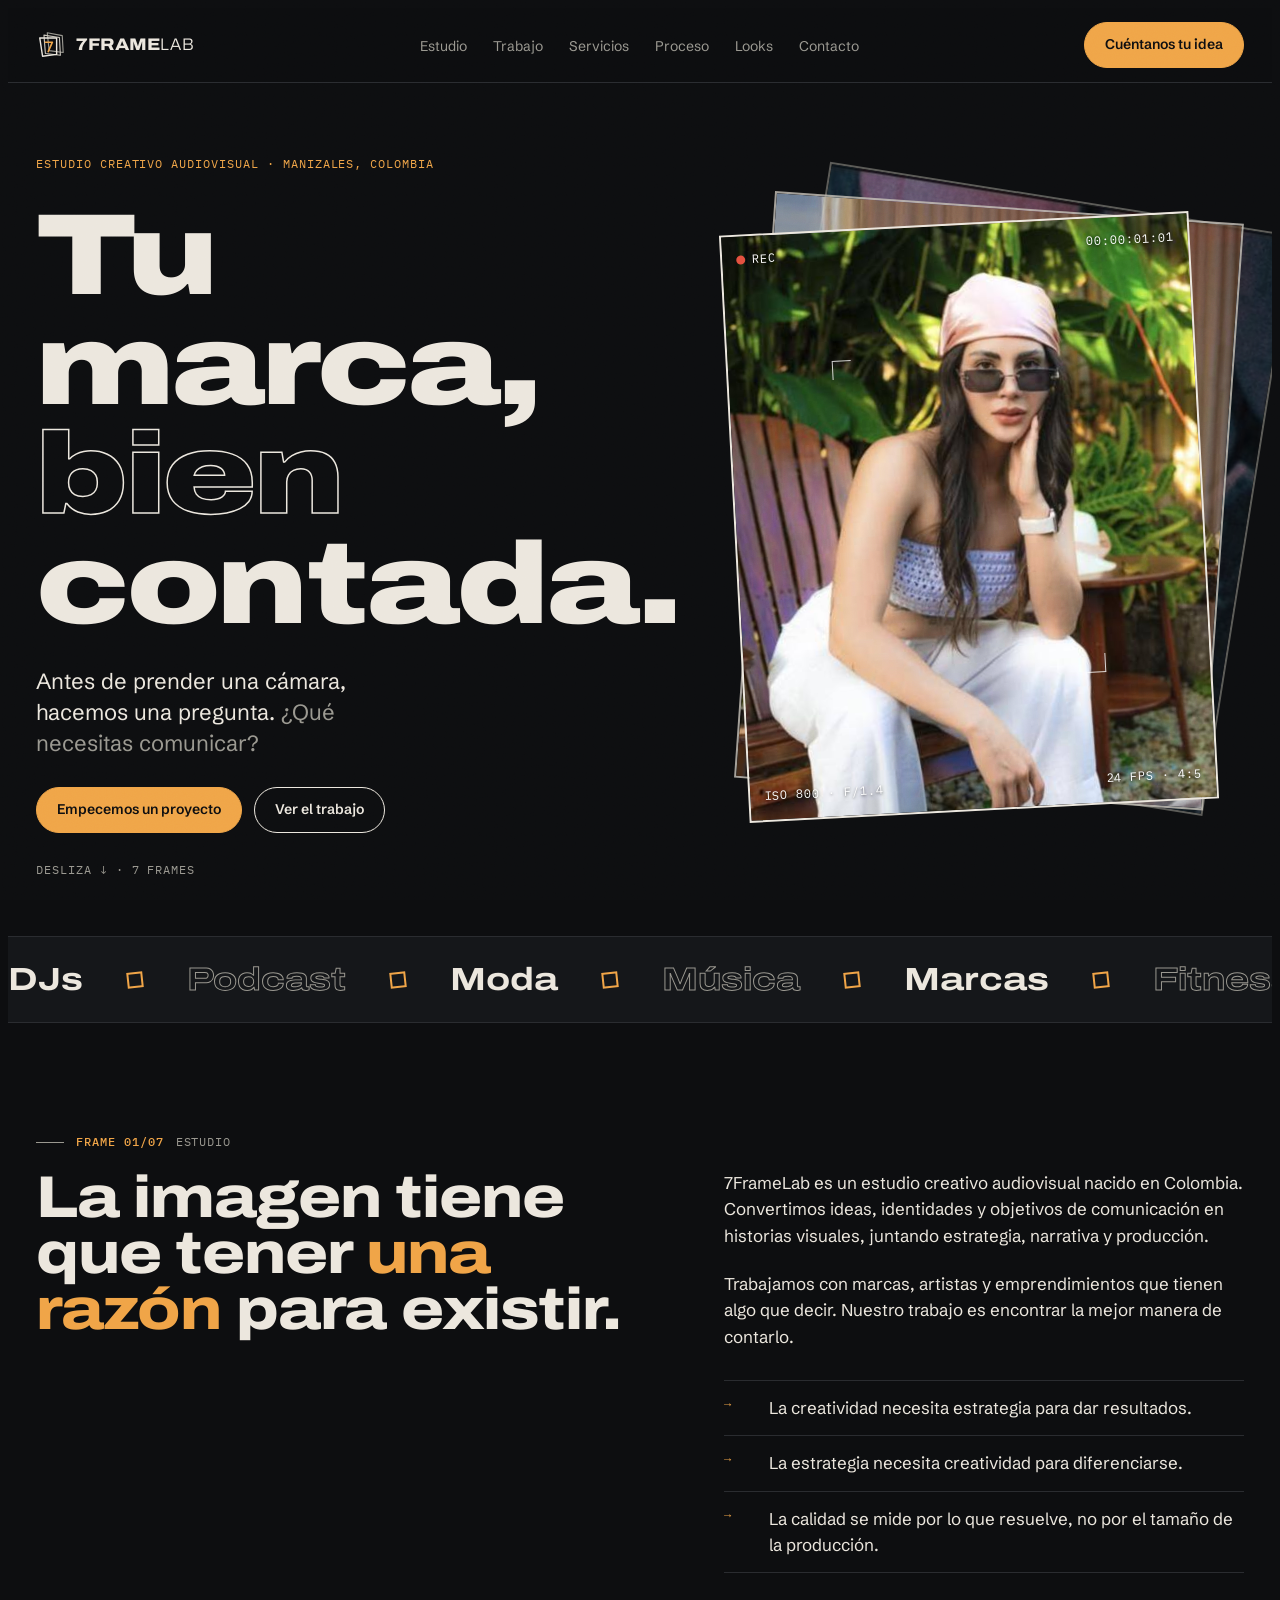
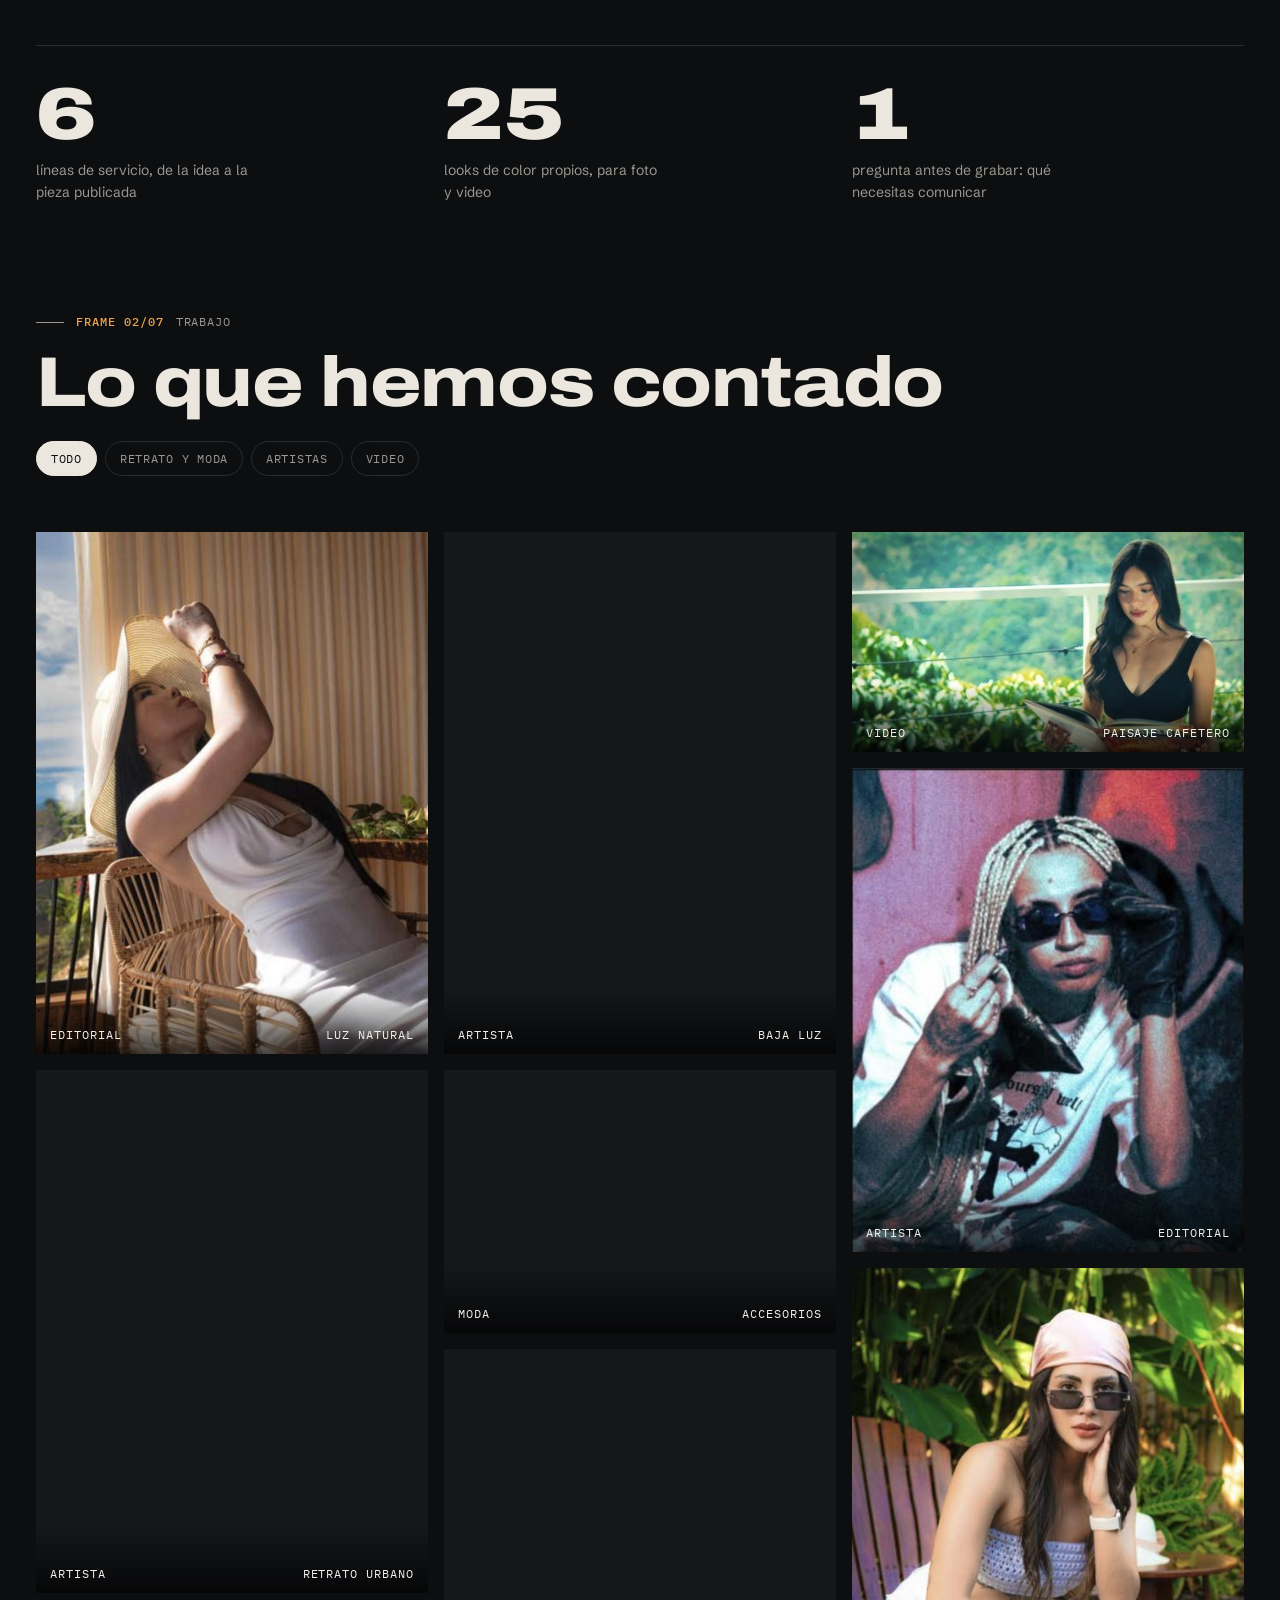
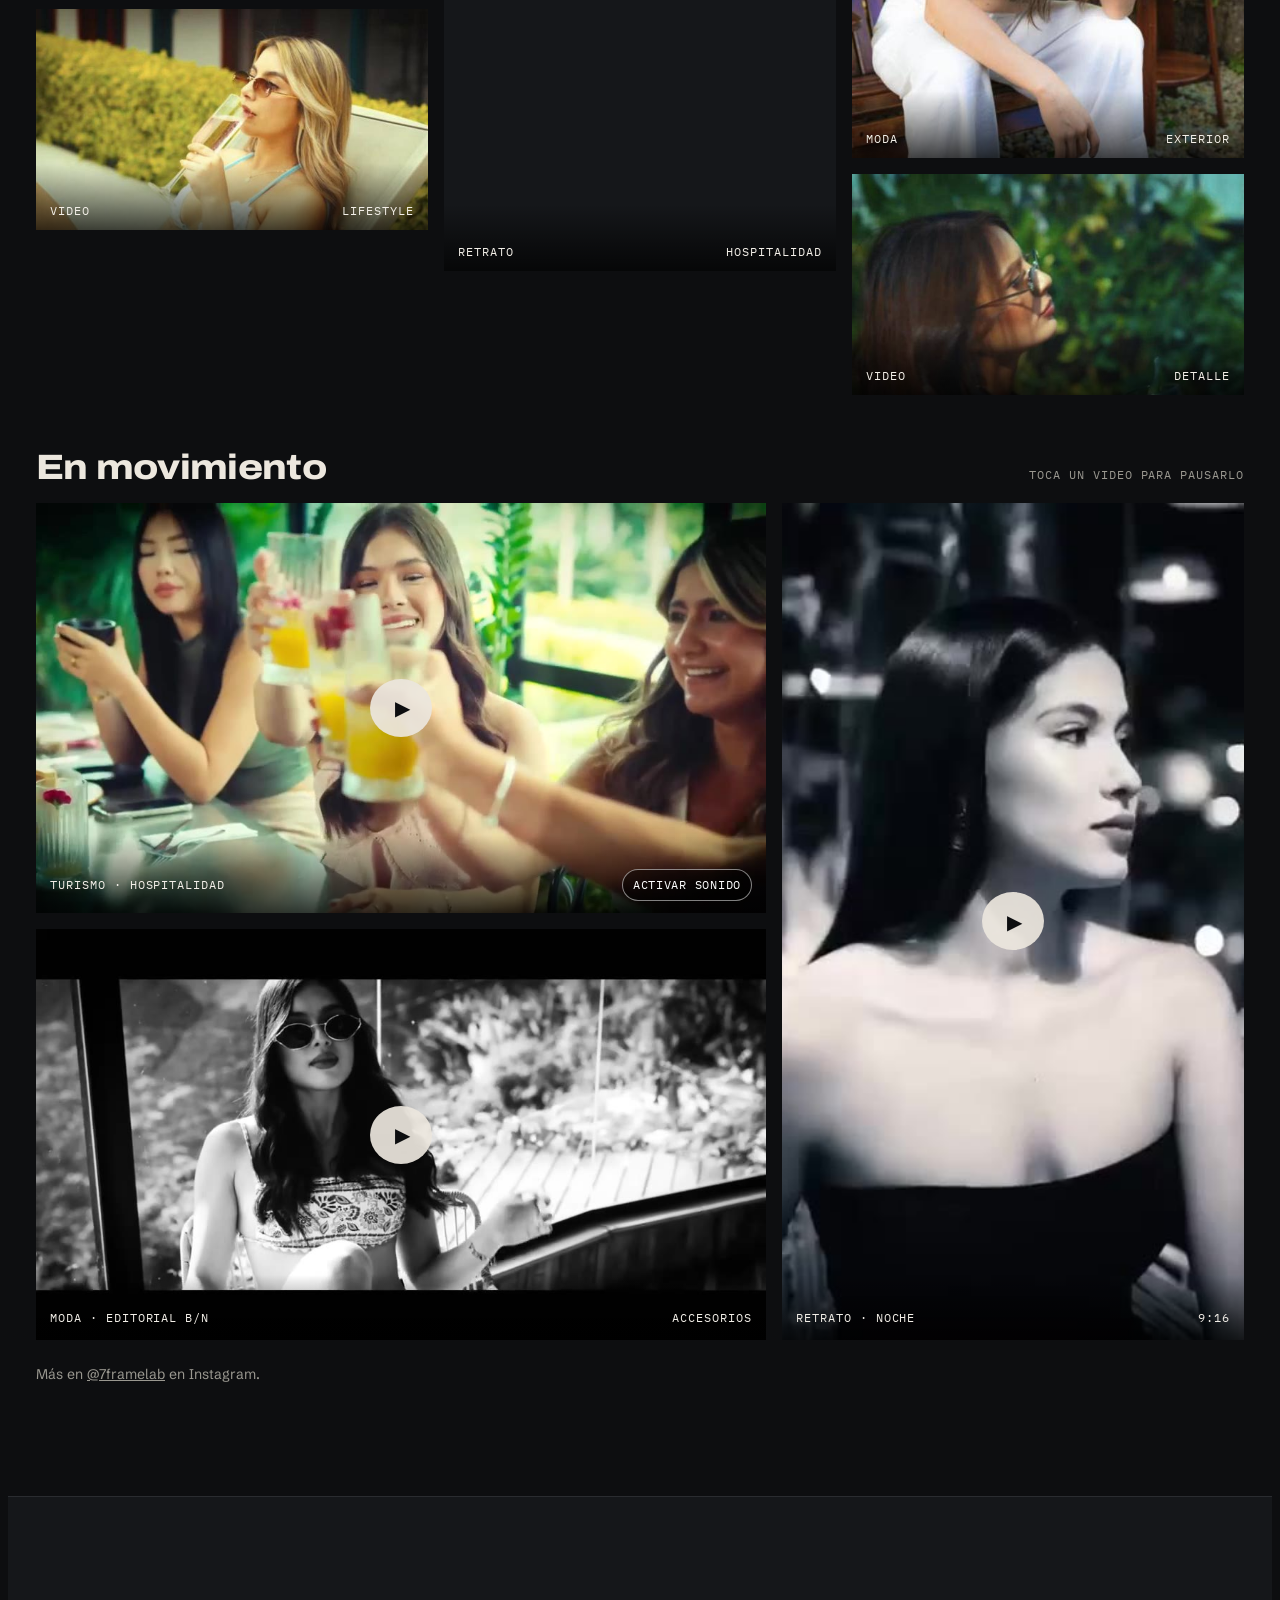
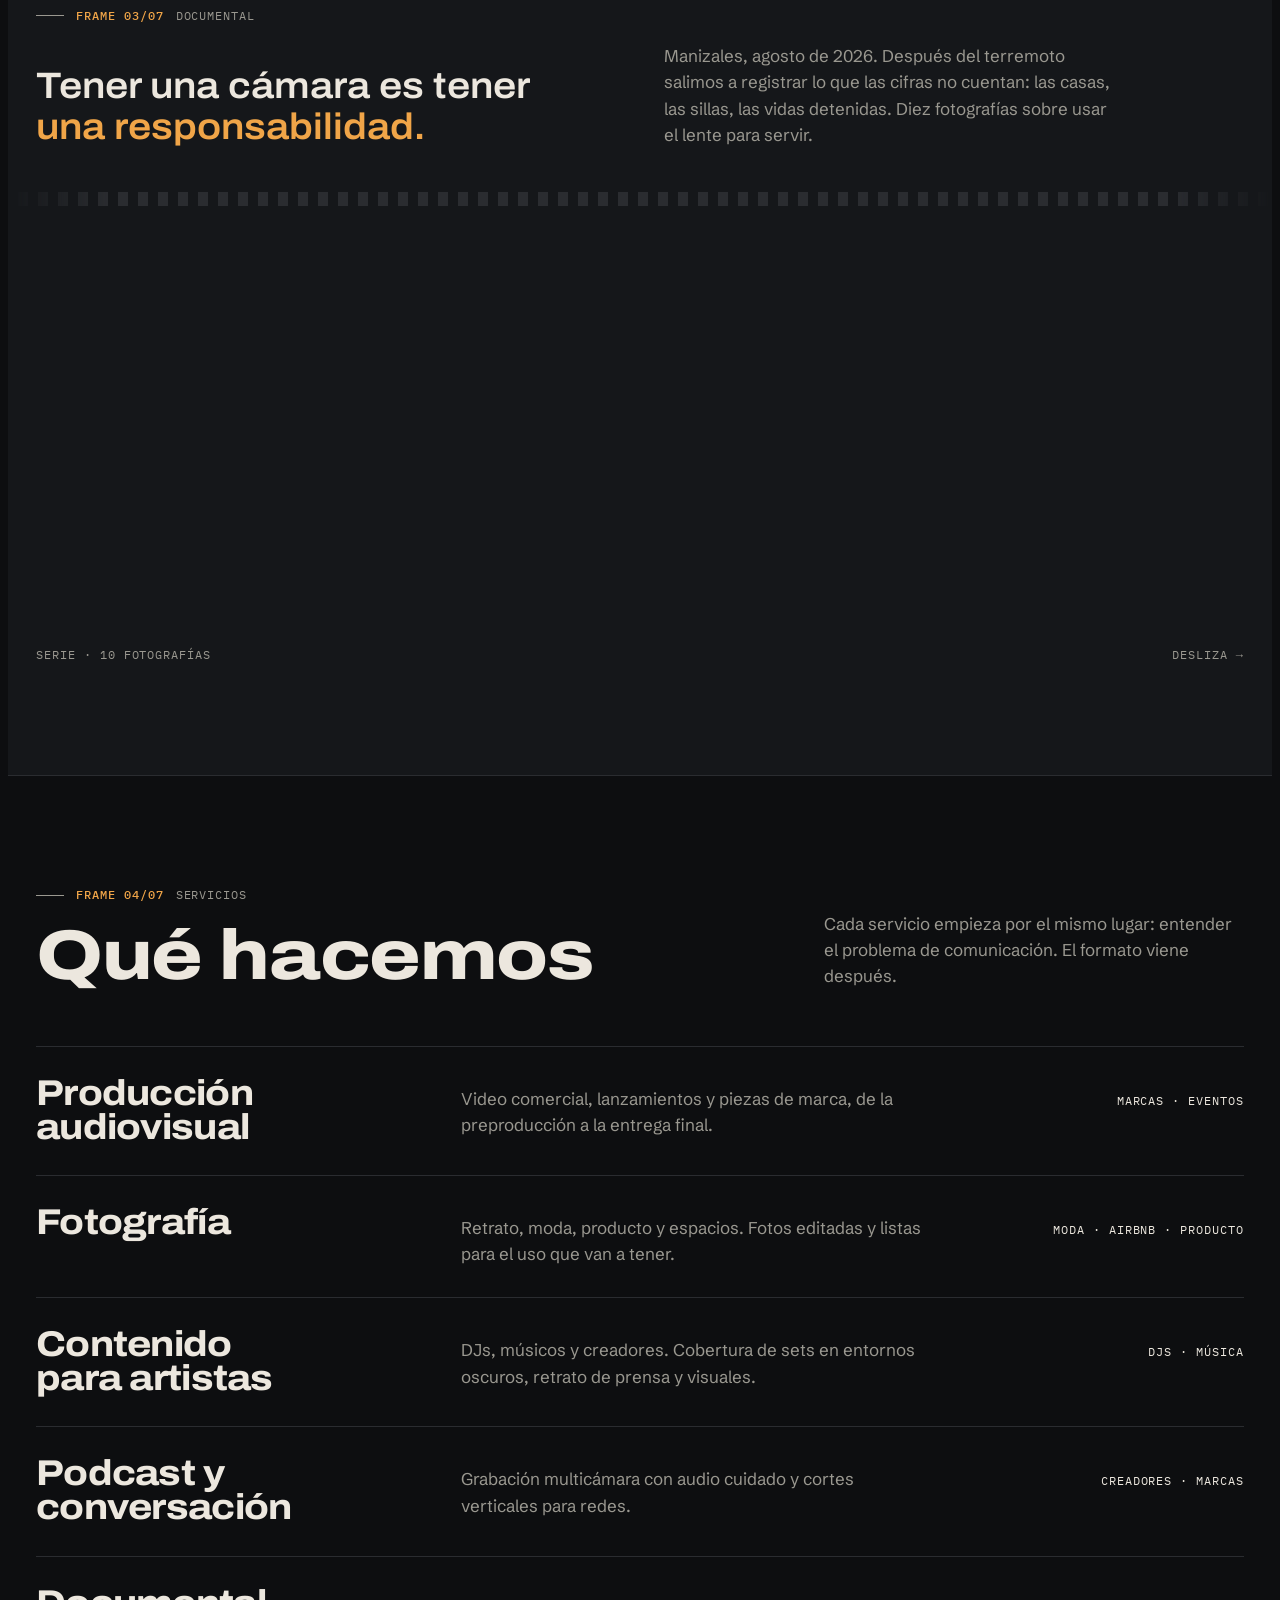
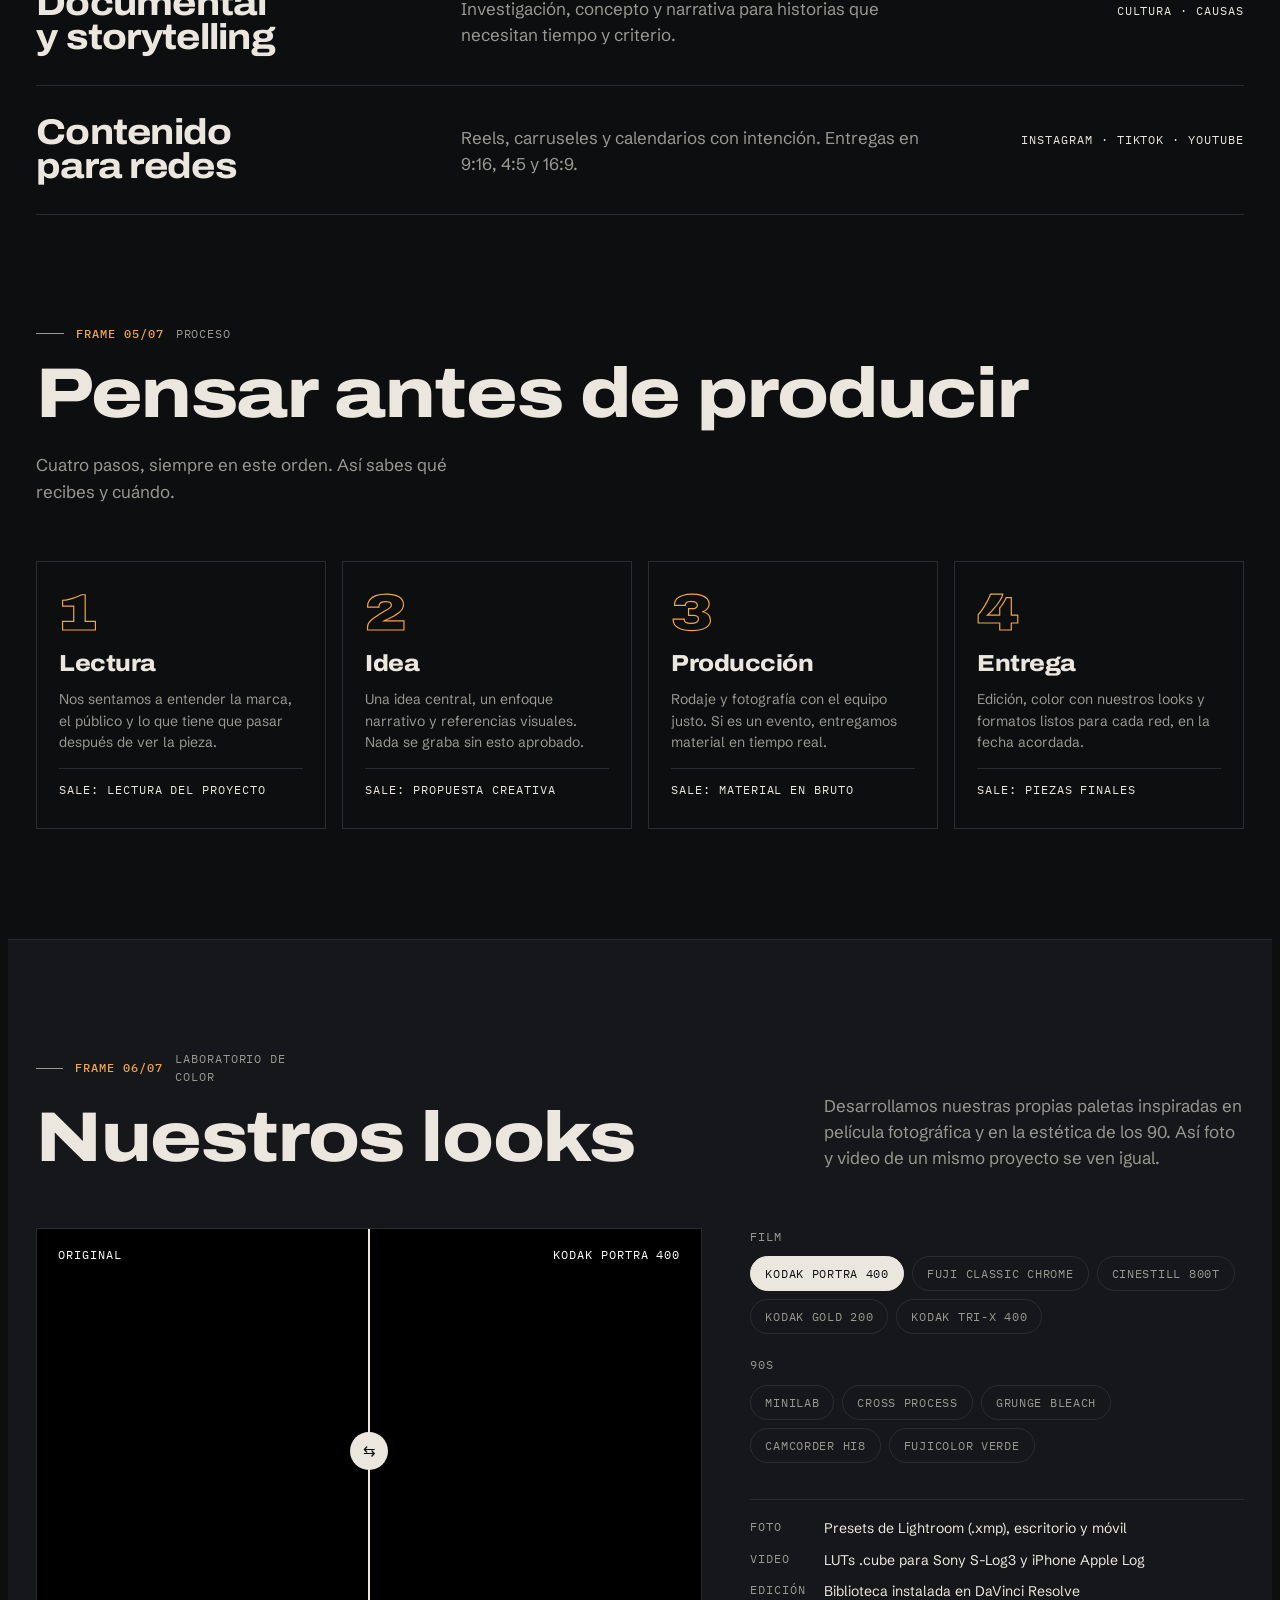
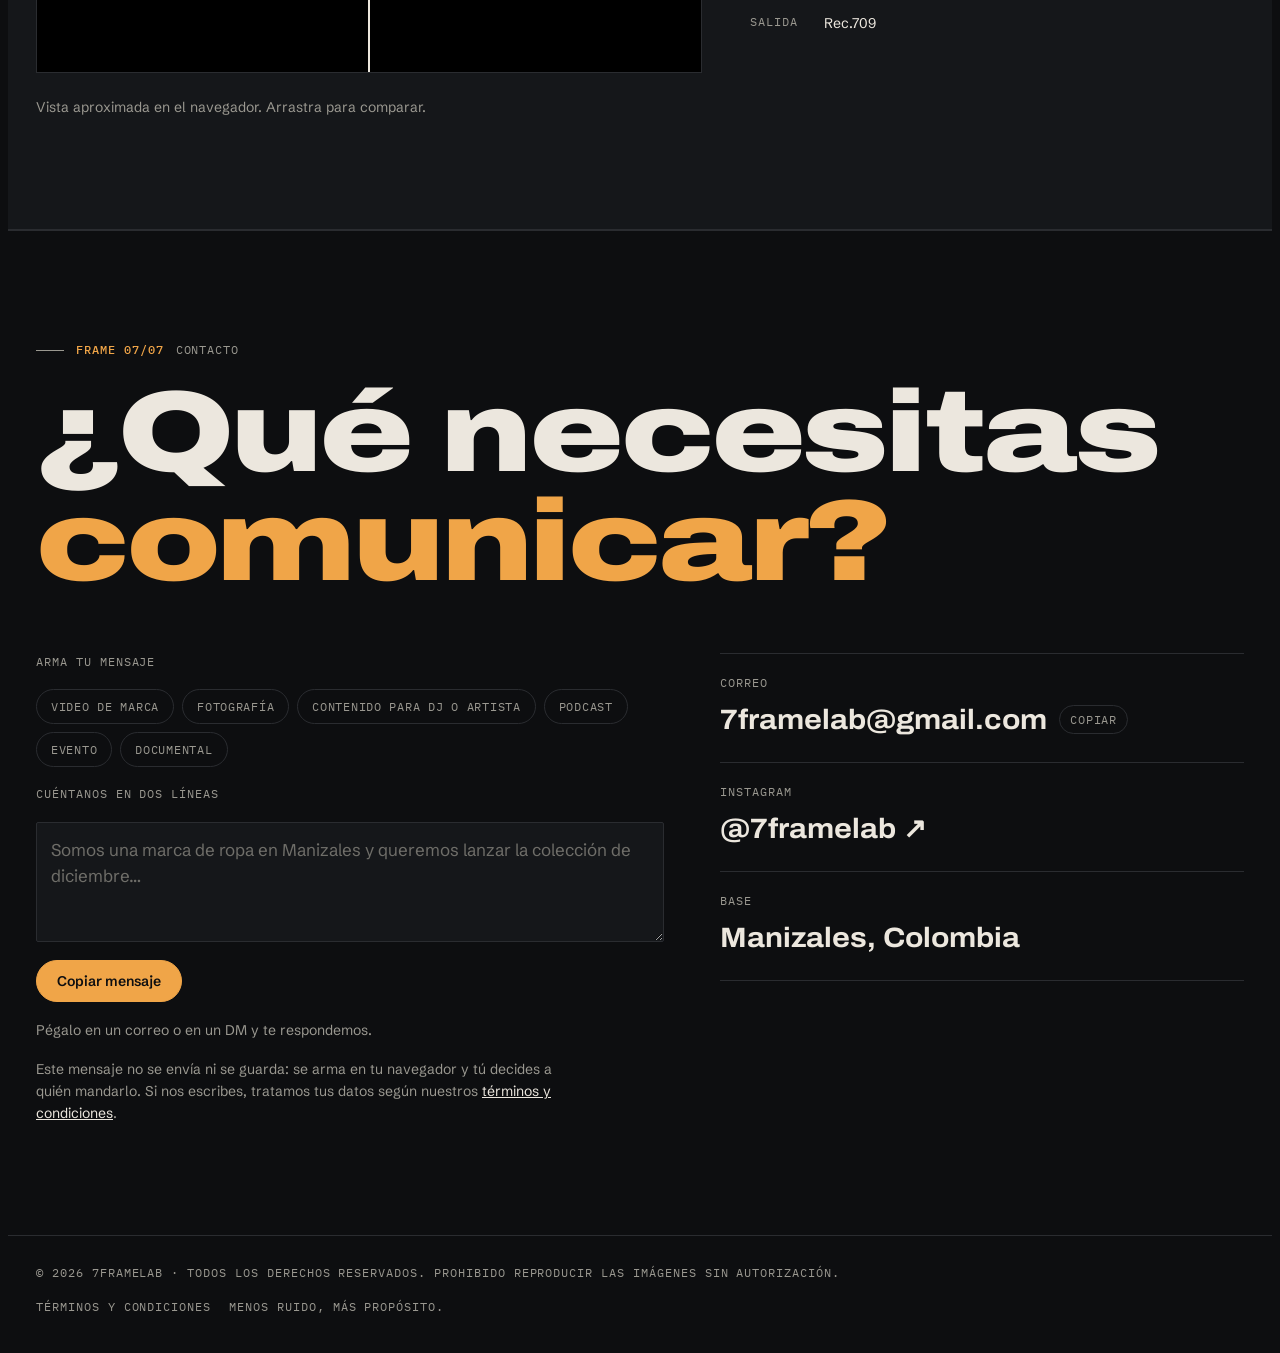
==== commit 66e835f7: "Agregar sección de video (turismo, moda B/N, retrato nocturno) Co-Authored-By: Claude Opus 5.5 <nore" ====
--- a/index.html
+++ b/index.html
@@ -126,6 +126,26 @@
       <button class="shot" data-k="retrato"><img decoding="async" src="img/ig-panuelo.jpg" alt="Mujer con pañoleta rosa y gafas en un jardín tropical" loading="lazy"><figcaption class="mono"><span>Moda</span><span>Exterior</span></figcaption></button>
       <button class="shot" data-k="video"><img decoding="async" src="img/ig-perfil.jpg" alt="Fotograma: perfil con gafas de cadena, fondo verde desenfocado" loading="lazy"><figcaption class="mono"><span>Video</span><span>Detalle</span></figcaption></button>
     </div>
+    <div class="motion" id="video">
+      <div class="motion-head">
+        <h3>En movimiento</h3>
+        <span class="mono muted">Toca un video para pausarlo</span>
+      </div>
+      <div class="motion-grid">
+        <figure class="clip wide">
+          <video src="video/turismo.mp4" poster="video/turismo.jpg" muted loop playsinline preload="metadata" aria-label="Video de turismo: finca con piscina, spa y paisaje de montaña"></video>
+          <figcaption class="mono"><span>Turismo · Hospitalidad</span><button class="snd" type="button" aria-pressed="false">Activar sonido</button></figcaption>
+        </figure>
+        <figure class="clip wide">
+          <video src="video/moda-bn.mp4" poster="video/moda-bn.jpg" muted loop playsinline preload="metadata" aria-label="Video editorial de moda en blanco y negro con gafas de sol"></video>
+          <figcaption class="mono"><span>Moda · Editorial B/N</span><span>Accesorios</span></figcaption>
+        </figure>
+        <figure class="clip tall">
+          <video src="video/nocturno.mp4" poster="video/nocturno.jpg" muted loop playsinline preload="metadata" aria-label="Retrato nocturno vertical con luces desenfocadas"></video>
+          <figcaption class="mono"><span>Retrato · Noche</span><span>9:16</span></figcaption>
+        </figure>
+      </div>
+    </div>
     <p class="note">Más en <a href="https://www.instagram.com/7framelab/" target="_blank" rel="noopener noreferrer">@7framelab</a> en Instagram.</p>
   </div>
 </section>
--- a/css/styles.css
+++ b/css/styles.css
@@ -257,3 +257,21 @@
 .back{display:inline-flex;color:var(--muted);text-decoration:none;font-size:var(--s-xs)}
 .back:hover{color:var(--paper)}
 .legal-links a{font-size:var(--s-xs)}
+
+/* Video */
+.motion{margin-top:56px;display:grid;gap:18px}
+.motion-head{display:flex;justify-content:space-between;align-items:baseline;gap:12px;flex-wrap:wrap}
+.motion-head h3{font-size:clamp(1.5rem,3vw,2.2rem);font-stretch:115%}
+.motion-grid{display:grid;grid-template-columns:minmax(0,1.58fr) minmax(0,1fr);grid-template-rows:auto auto;gap:16px}
+.clip{position:relative;margin:0;overflow:hidden;background:#000;cursor:pointer}
+.clip.wide{aspect-ratio:16/9}
+.clip.tall{grid-column:2;grid-row:1 / span 2}
+.clip video{width:100%;height:100%;object-fit:cover;display:block}
+.clip figcaption{position:absolute;left:0;right:0;bottom:0;padding:34px 14px 12px;display:flex;justify-content:space-between;align-items:center;gap:10px;background:linear-gradient(transparent,rgba(0,0,0,.75));color:#f3efe8}
+.clip.paused::after{content:"▶";position:absolute;top:50%;left:50%;transform:translate(-50%,-50%);width:58px;height:58px;border-radius:50%;background:rgba(236,231,222,.92);color:var(--ink);display:grid;place-items:center;font-size:20px;padding-left:4px}
+.snd{font:inherit;text-transform:uppercase;letter-spacing:.06em;font-size:var(--s-xs);background:rgba(0,0,0,.45);color:#fff;border:1px solid rgba(255,255,255,.5);border-radius:999px;padding:6px 10px;cursor:pointer}
+.snd[aria-pressed="true"]{background:var(--tungsten);color:var(--ink);border-color:var(--tungsten)}
+@media (max-width:760px){
+  .motion-grid{grid-template-columns:1fr}
+  .clip.tall{grid-column:auto;grid-row:auto;aspect-ratio:9/16;max-width:360px;width:100%;justify-self:center}
+}
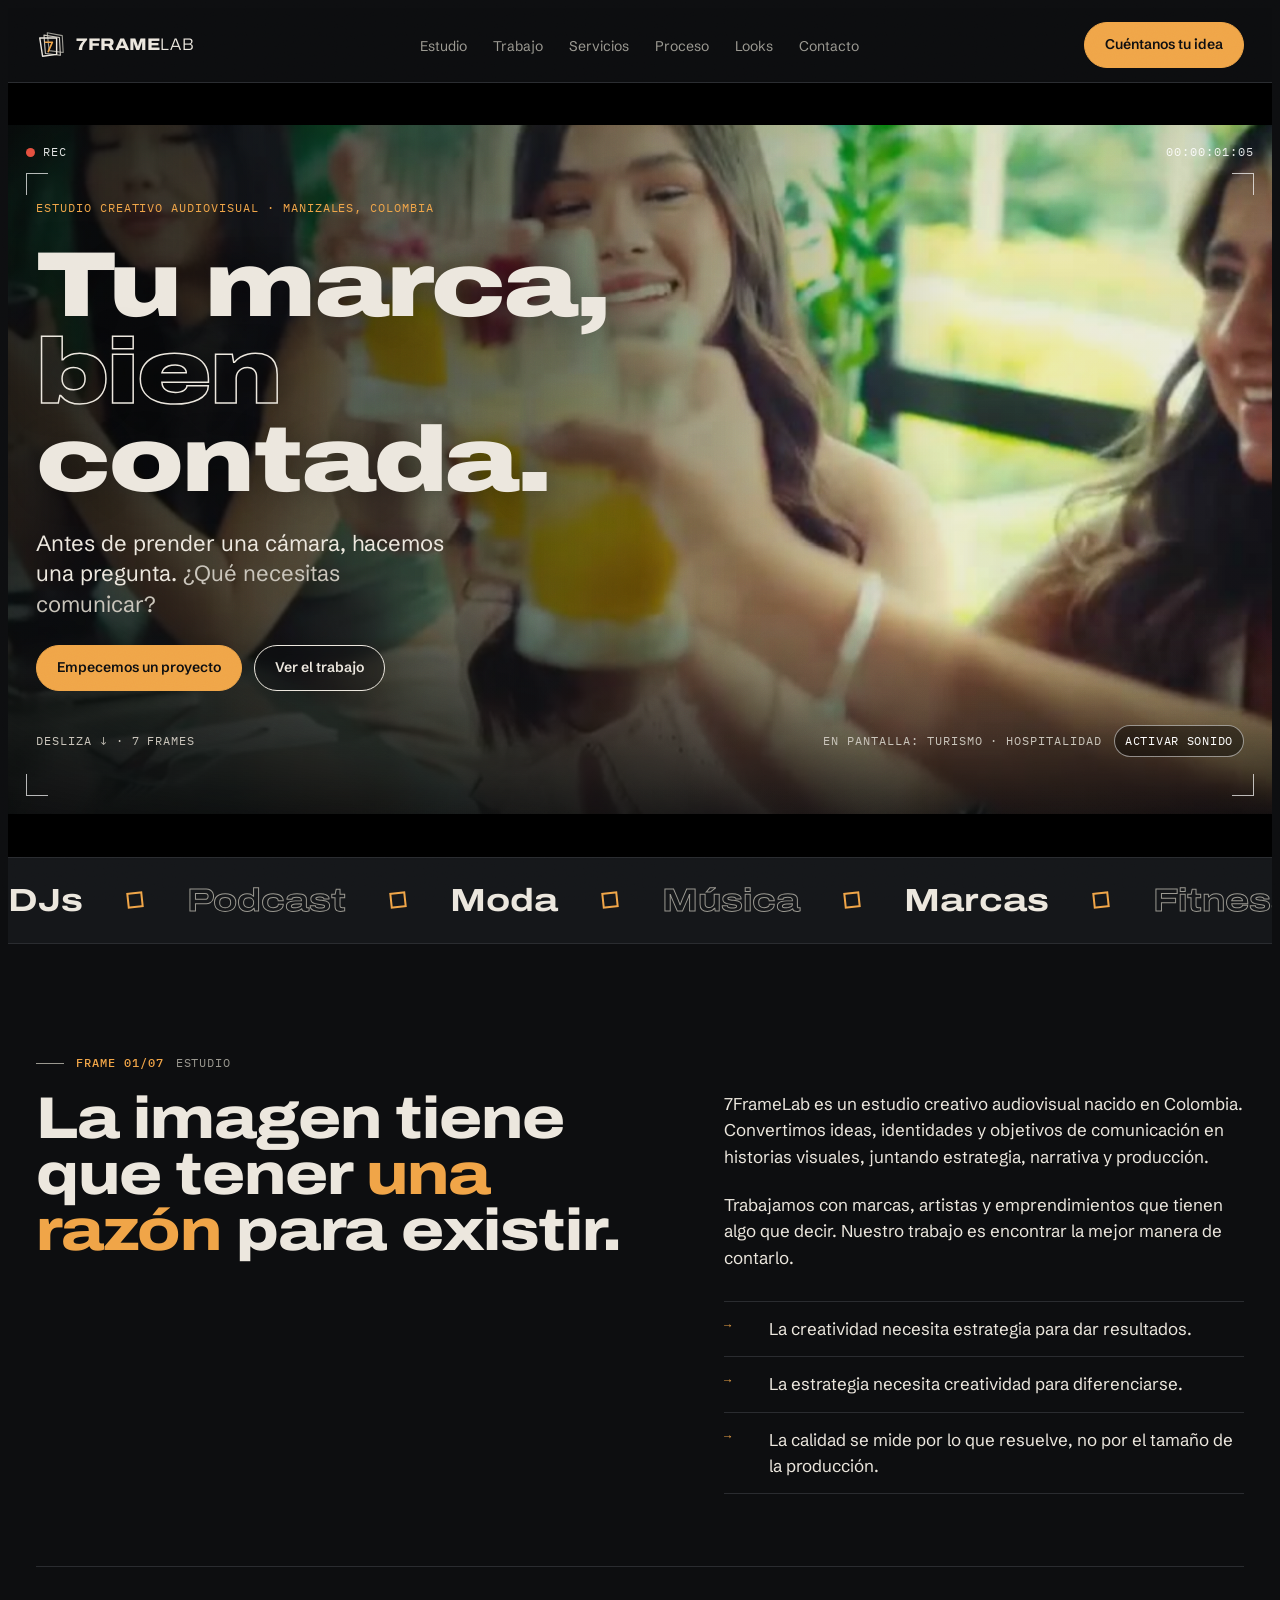
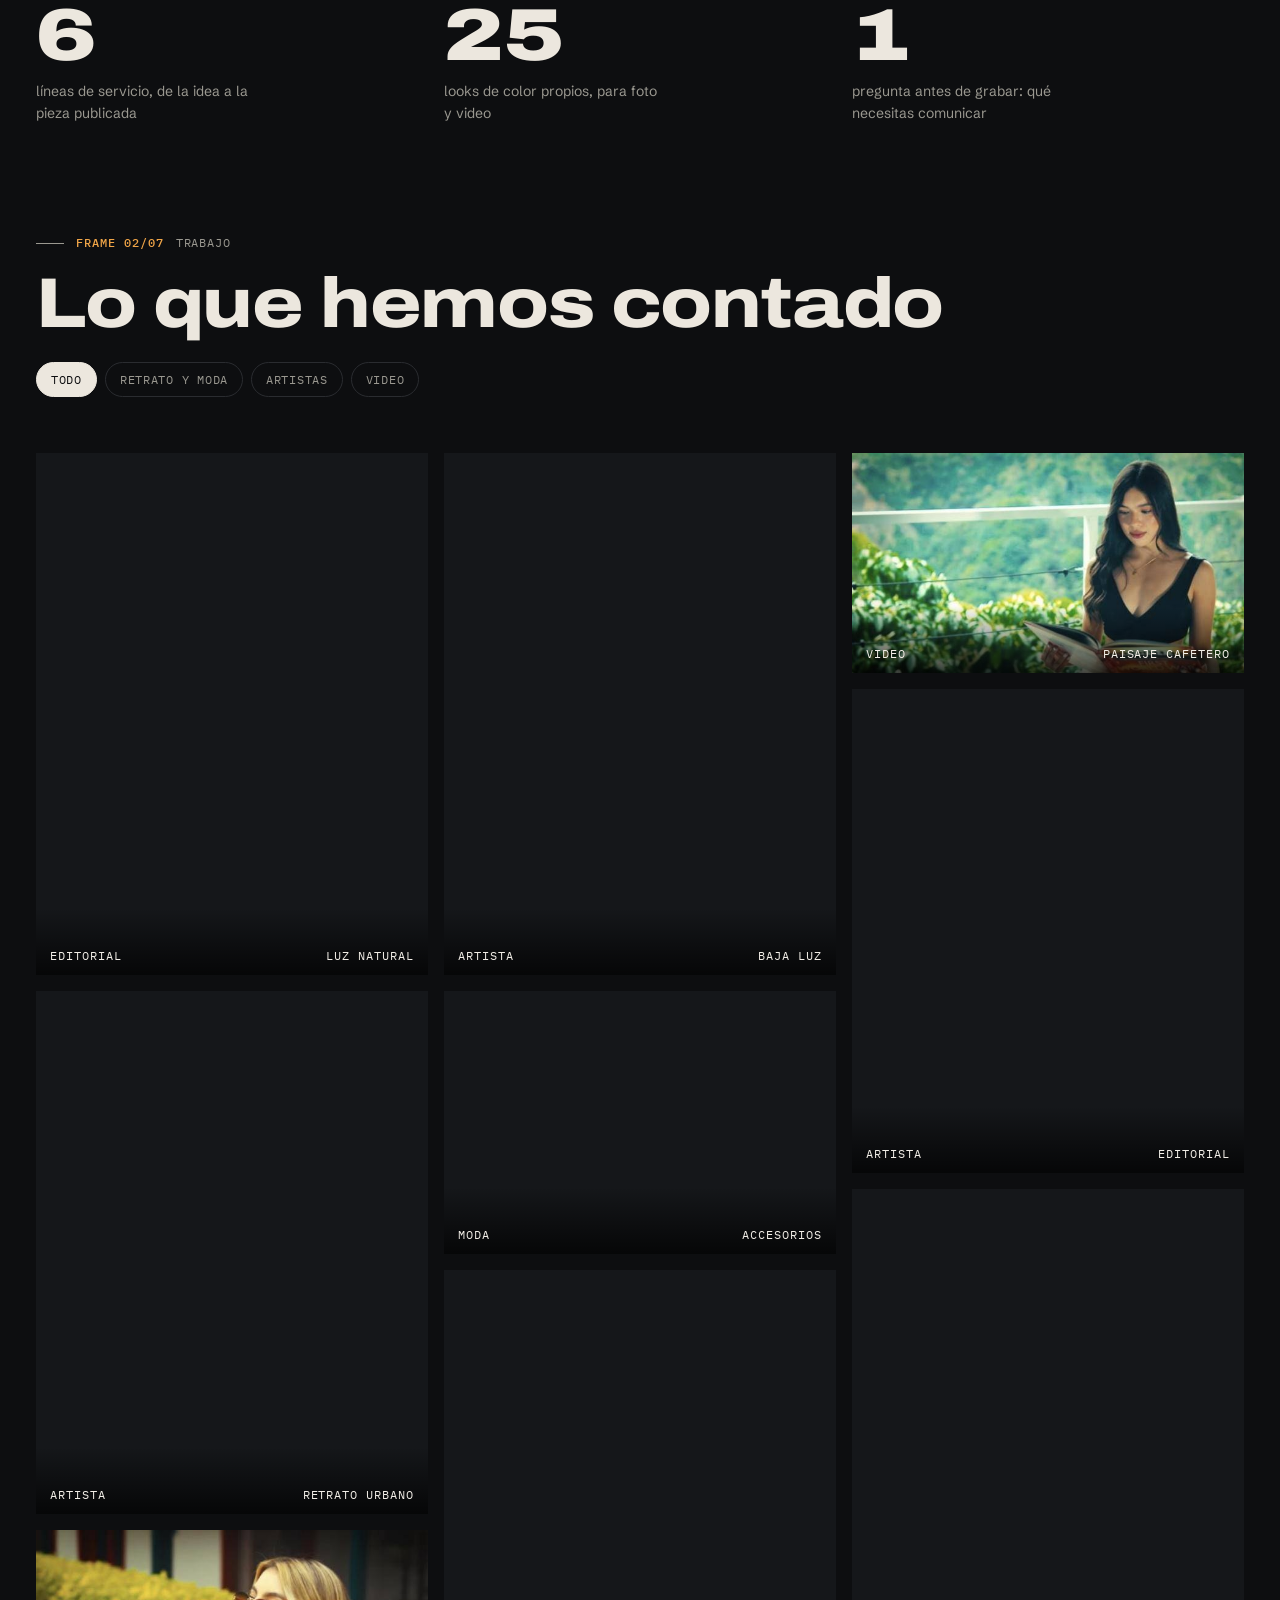
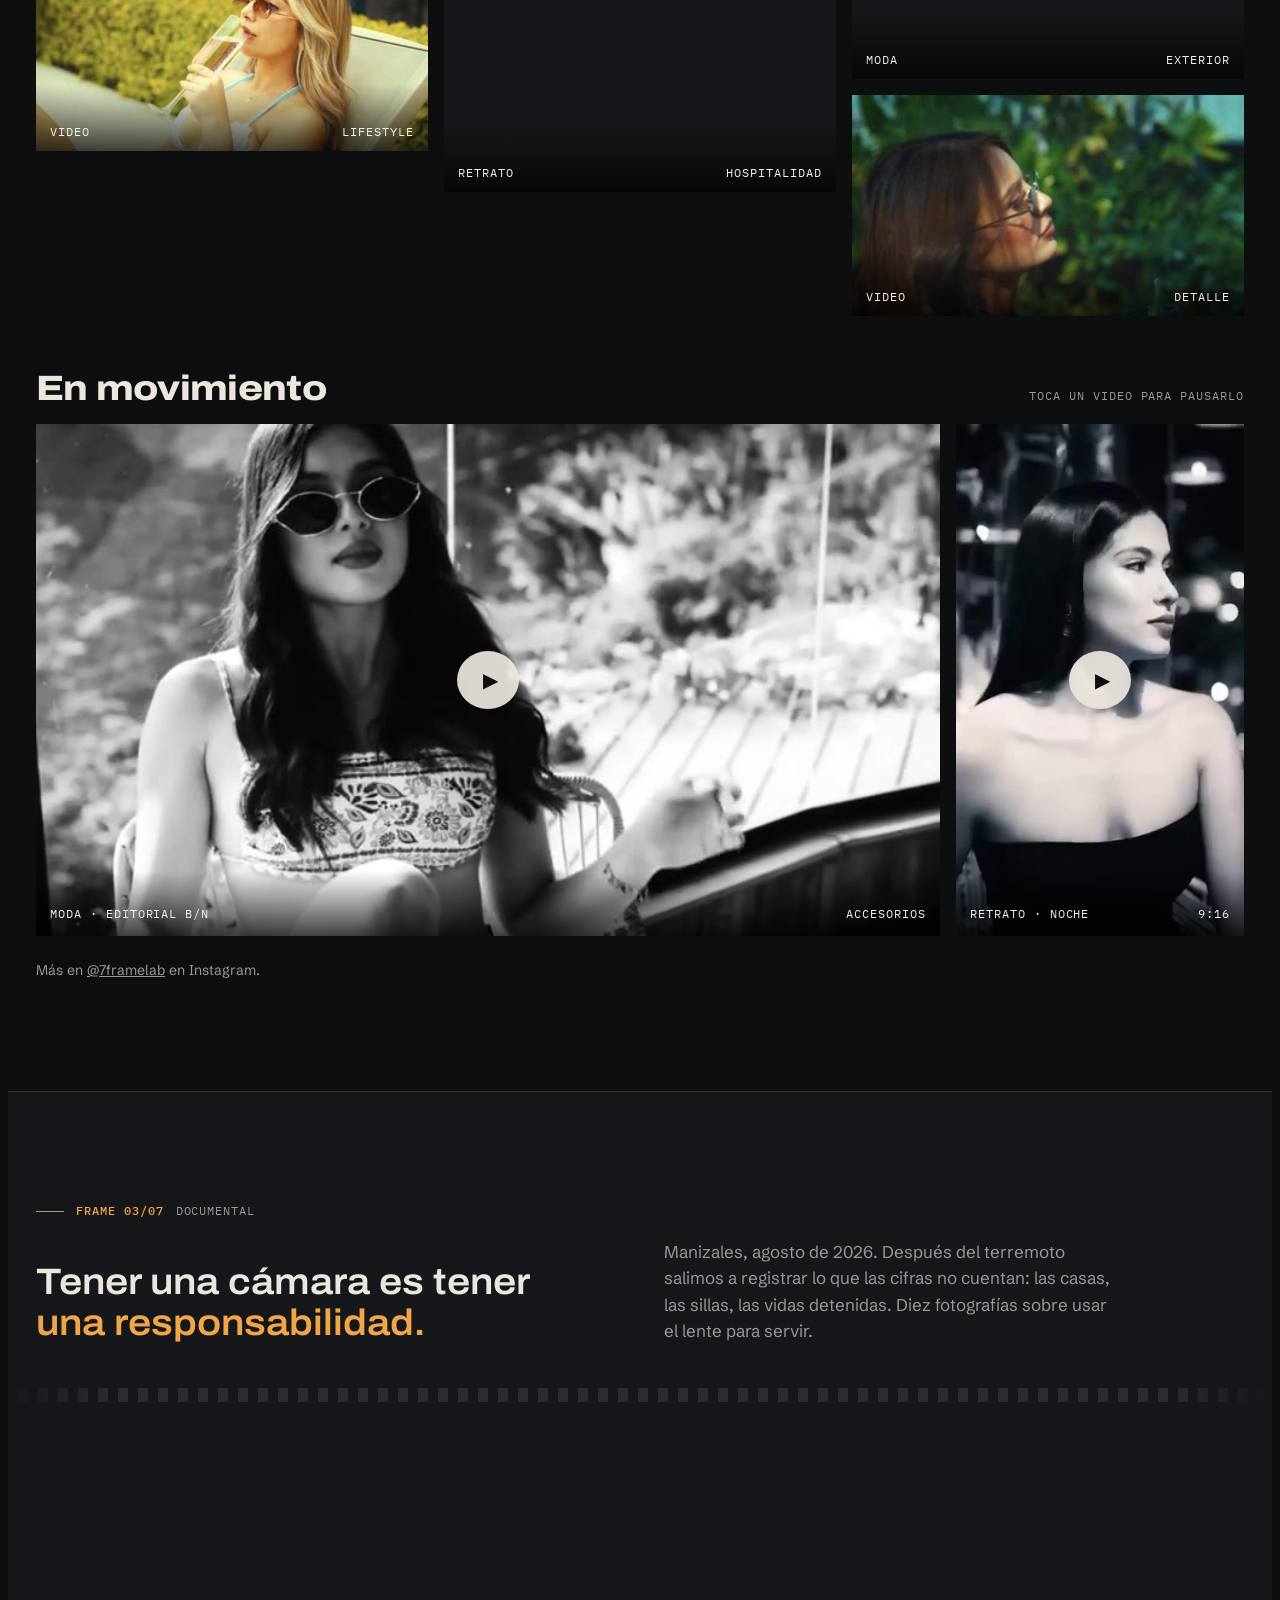
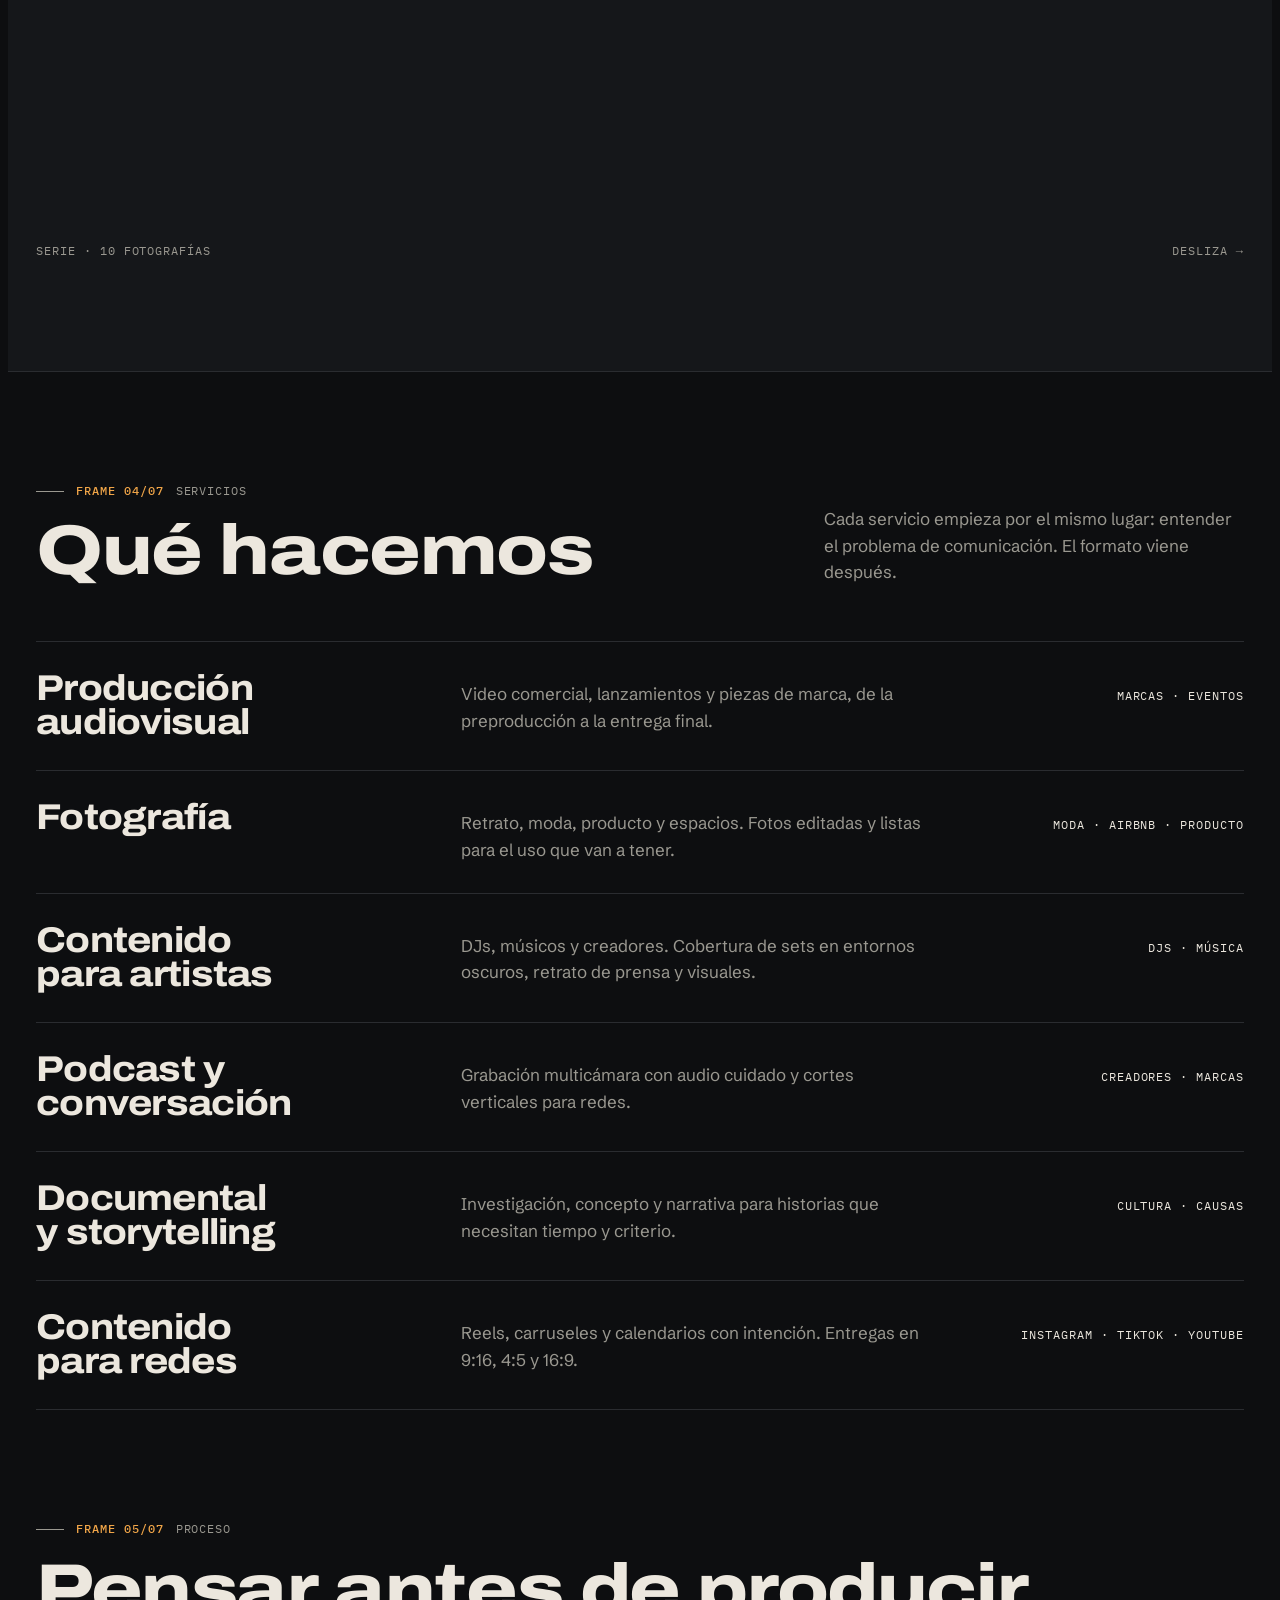
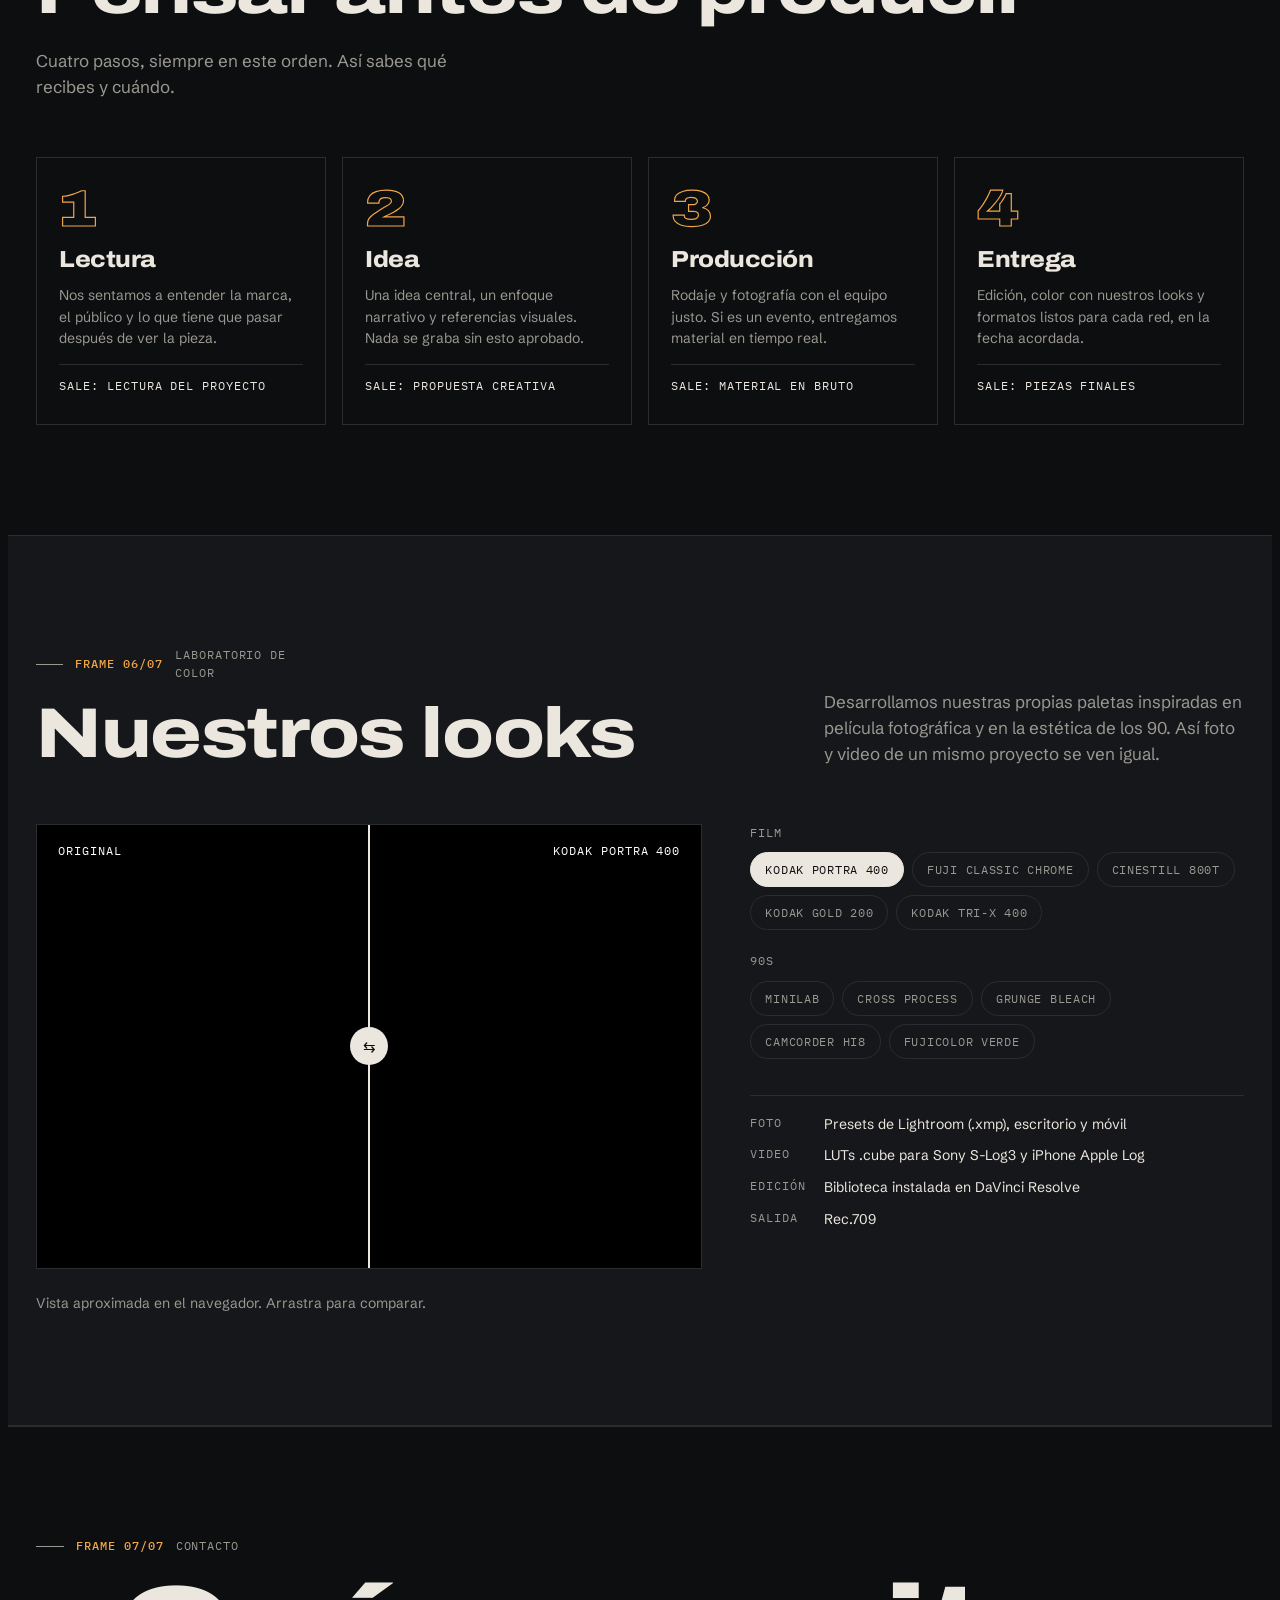
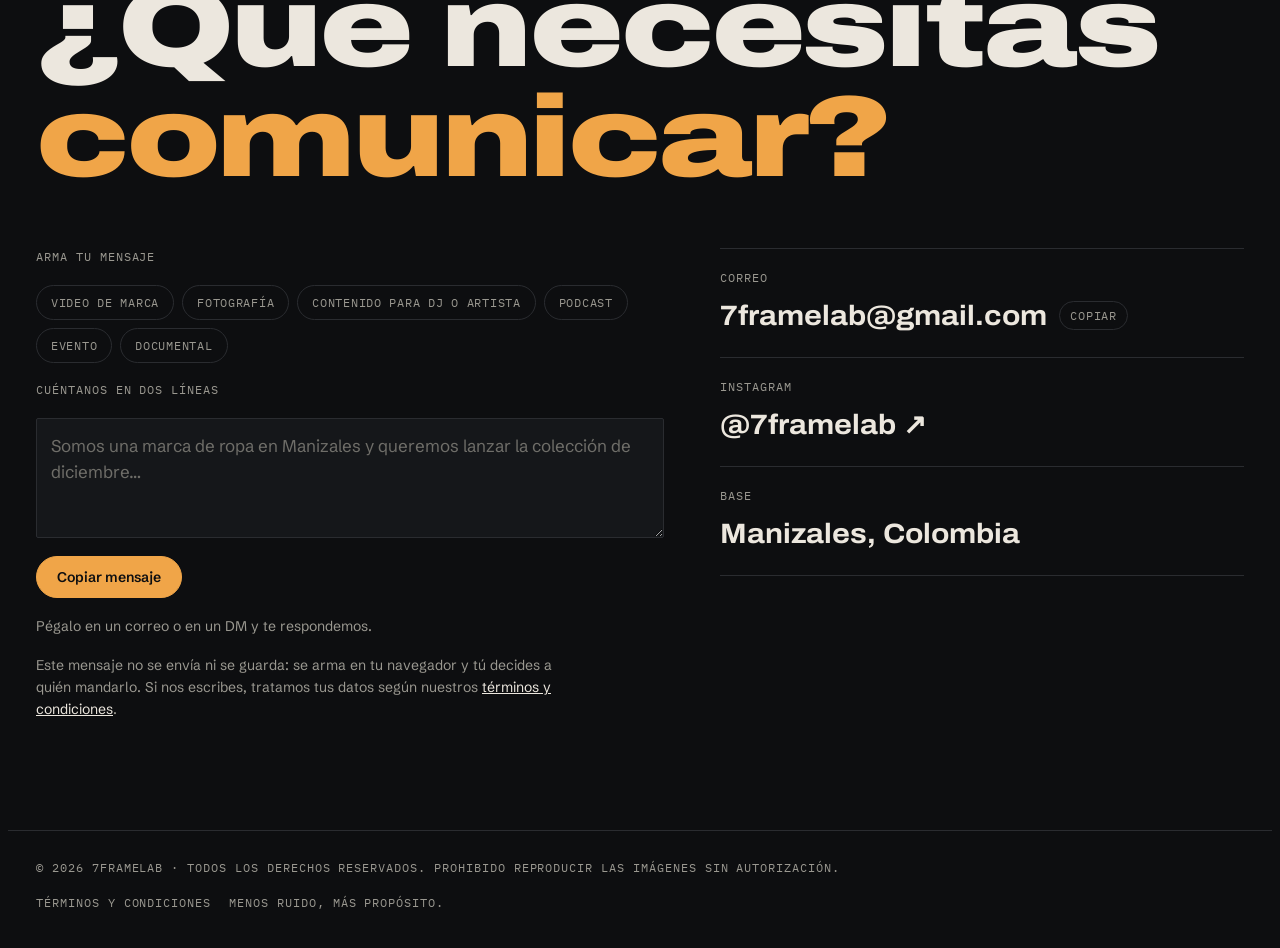
==== commit ae5429f8: "Inicio con video del hotel a pantalla completa y encuadre de cine Co-Authored-By: Claude Opus 5.5 <n" ====
--- a/index.html
+++ b/index.html
@@ -41,29 +41,29 @@
 
 <main id="top">
 <!-- ================= HERO ================= -->
-<section class="hero" aria-label="Presentación">
-  <div class="wrap">
+<section class="hero-film" id="heroFilm" aria-label="Presentación">
+  <video class="hero-bg" id="heroVideo" src="video/turismo.mp4" poster="video/turismo.jpg" autoplay muted loop playsinline preload="auto" aria-label="Video de una finca hotel con piscina, spa y paisaje de montaña, producido por 7FrameLab"></video>
+  <div class="hero-shade" aria-hidden="true"></div>
+  <div class="matte top" aria-hidden="true"></div>
+  <div class="matte bottom" aria-hidden="true"></div>
+  <div class="hero-vf mono" aria-hidden="true">
+    <span class="rec"><i></i>REC</span>
+    <span id="tc">00:00:00:00</span>
+    <span class="corner tl"></span><span class="corner tr"></span><span class="corner bl"></span><span class="corner br"></span>
+  </div>
+  <div class="wrap hero-inner">
     <div class="hero-copy">
       <p class="mono eyebrow">Estudio creativo audiovisual · Manizales, Colombia</p>
       <h1>Tu marca, <em>bien</em> contada.</h1>
       <p class="lede">Antes de prender una cámara, hacemos una pregunta. <span>¿Qué necesitas comunicar?</span></p>
       <div class="hero-actions">
         <a class="btn solid" href="#contacto">Empecemos un proyecto</a>
-        <a class="btn" href="#trabajo">Ver el trabajo</a>
-      </div>
-      <p class="mono scroll-hint">Desliza ↓ · 7 frames</p>
-    </div>
-    <div class="stack closed" id="stack" aria-hidden="true">
-      <figure class="f3"><img decoding="async" src="img/ig-trenzas.jpg" alt=""></figure>
-      <figure class="f2"><img decoding="async" src="img/ig-sombrero.jpg" alt=""></figure>
-      <figure class="f1">
-        <img decoding="async" src="img/ig-panuelo.jpg" alt="">
-        <div class="vf mono">
-          <div class="row"><span class="rec"><i></i>REC</span><span id="tc">00:00:00:00</span></div>
-          <div class="corners"></div>
-          <div class="row"><span>ISO 800 · f/1.4</span><span>24 fps · 4:5</span></div>
-        </div>
-      </figure>
+        <a class="btn ghost" href="#trabajo">Ver el trabajo</a>
+      </div>
+    </div>
+    <div class="hero-foot mono">
+      <span>Desliza ↓ · 7 frames</span>
+      <span class="credit">En pantalla: Turismo · Hospitalidad <button class="snd" id="heroSnd" type="button" aria-pressed="false">Activar sonido</button></span>
     </div>
   </div>
 </section>
@@ -132,10 +132,6 @@
         <span class="mono muted">Toca un video para pausarlo</span>
       </div>
       <div class="motion-grid">
-        <figure class="clip wide">
-          <video src="video/turismo.mp4" poster="video/turismo.jpg" muted loop playsinline preload="metadata" aria-label="Video de turismo: finca con piscina, spa y paisaje de montaña"></video>
-          <figcaption class="mono"><span>Turismo · Hospitalidad</span><button class="snd" type="button" aria-pressed="false">Activar sonido</button></figcaption>
-        </figure>
         <figure class="clip wide">
           <video src="video/moda-bn.mp4" poster="video/moda-bn.jpg" muted loop playsinline preload="metadata" aria-label="Video editorial de moda en blanco y negro con gafas de sol"></video>
           <figcaption class="mono"><span>Moda · Editorial B/N</span><span>Accesorios</span></figcaption>
--- a/css/styles.css
+++ b/css/styles.css
@@ -275,3 +275,54 @@
   .motion-grid{grid-template-columns:1fr}
   .clip.tall{grid-column:auto;grid-row:auto;aspect-ratio:9/16;max-width:360px;width:100%;justify-self:center}
 }
+
+/* Hero cinematográfico con video */
+.hero-film{position:relative;min-height:clamp(560px,86vh,920px);display:flex;align-items:stretch;overflow:hidden;background:#000;isolation:isolate}
+.hero-bg{position:absolute;inset:0;width:100%;height:100%;object-fit:cover;z-index:-3;transform:scale(1.04);animation:push 22s ease-out forwards}
+@keyframes push{to{transform:scale(1.12)}}
+.hero-shade{position:absolute;inset:0;z-index:-2;background:
+  linear-gradient(90deg,rgba(8,9,10,.86) 0%,rgba(8,9,10,.55) 42%,rgba(8,9,10,.08) 75%),
+  linear-gradient(0deg,rgba(13,14,16,1) 0%,rgba(13,14,16,0) 32%)}
+.matte{position:absolute;left:0;right:0;height:50%;background:#000;z-index:2;transition:height 1.4s cubic-bezier(.7,0,.2,1)}
+.matte.top{top:0}.matte.bottom{bottom:0}
+.hero-film.open .matte{height:5.5%}
+.hero-vf{position:absolute;inset:calc(5.5% + 18px) max(18px,env(safe-area-inset-right,0px)) calc(5.5% + 18px) max(18px,env(safe-area-inset-left,0px));z-index:1;pointer-events:none;color:rgba(255,255,255,.88);display:flex;justify-content:space-between;align-items:flex-start;opacity:0;transition:opacity .8s .9s}
+.hero-film.open .hero-vf{opacity:1}
+.hero-vf .rec{display:inline-flex;align-items:center;gap:8px}
+.hero-vf .rec i{width:9px;height:9px;border-radius:50%;background:var(--rec);animation:blink 1.2s steps(2) infinite}
+.hero-vf .corner{position:absolute;width:22px;height:22px;border:1.5px solid rgba(255,255,255,.7)}
+.hero-vf .tl{top:30px;left:0;border-right:0;border-bottom:0}.hero-vf .tr{top:30px;right:0;border-left:0;border-bottom:0}
+.hero-vf .bl{bottom:0;left:0;border-right:0;border-top:0}.hero-vf .br{bottom:0;right:0;border-left:0;border-top:0}
+.hero-inner{position:relative;z-index:3;display:flex;flex-direction:column;justify-content:flex-end;gap:44px;width:100%;padding-block:clamp(110px,14vh,170px) calc(5.5% + 34px)}
+.hero-film .hero-copy{display:grid;gap:24px;max-width:760px;opacity:0;transform:translateY(18px);transition:opacity 1s .7s,transform 1s .7s}
+.hero-film.open .hero-copy{opacity:1;transform:none}
+.hero-film h1{font-size:var(--s-3xl);font-stretch:125%;font-weight:900;text-shadow:0 2px 30px rgba(0,0,0,.35)}
+.hero-film h1 em{font-style:normal;color:transparent;-webkit-text-stroke:1.5px var(--paper)}
+.hero-film .lede{font-size:var(--s-lg);line-height:1.4;max-width:32ch}
+.hero-film .lede span{color:#c9c4ba}
+.hero-actions{display:flex;flex-wrap:wrap;gap:12px}
+.btn.ghost{background:rgba(13,14,16,.35);backdrop-filter:blur(6px);-webkit-backdrop-filter:blur(6px)}
+.hero-foot{display:flex;justify-content:space-between;align-items:center;gap:16px;flex-wrap:wrap;color:#c9c4ba}
+.hero-foot .credit{display:inline-flex;align-items:center;gap:12px;flex-wrap:wrap}
+@media (max-width:760px){
+  .hero-film{min-height:clamp(560px,92vh,820px)}
+  .hero-shade{background:linear-gradient(0deg,rgba(13,14,16,1) 0%,rgba(13,14,16,.78) 45%,rgba(13,14,16,.25) 100%)}
+  .hero-film.open .matte{height:3.5%}
+  .hero-vf{inset:calc(3.5% + 14px) 16px calc(3.5% + 14px) 16px}
+  .hero-foot{justify-content:flex-start}
+}
+@media (prefers-reduced-motion:reduce){.hero-bg{animation:none;transform:none}.matte{height:5.5%}.hero-vf,.hero-film .hero-copy{opacity:1;transform:none}}
+
+/* En movimiento: dos piezas a la misma altura */
+.motion-grid{display:grid;grid-template-columns:minmax(0,1fr) auto;grid-template-rows:none;gap:16px}
+.clip.wide{aspect-ratio:auto;height:clamp(300px,40vw,560px)}
+.clip.tall{grid-column:auto;grid-row:auto;height:clamp(300px,40vw,560px);aspect-ratio:9/16}
+@media (max-width:760px){
+  .motion-grid{grid-template-columns:1fr}
+  .clip.wide{height:auto;aspect-ratio:4/3}
+  .clip.tall{height:auto;max-width:360px;width:100%;justify-self:center}
+}
+/* Ajustes: titular del hero proporcionado a la pantalla y recorte de las franjas negras del video de moda */
+.hero-film h1{font-size:clamp(2.6rem,min(7.2vw,11vh),7rem)}
+.hero-inner{padding-block:clamp(72px,9vh,120px) calc(5.5% + 30px);gap:34px}
+.clip.wide video{transform:scale(1.36)}
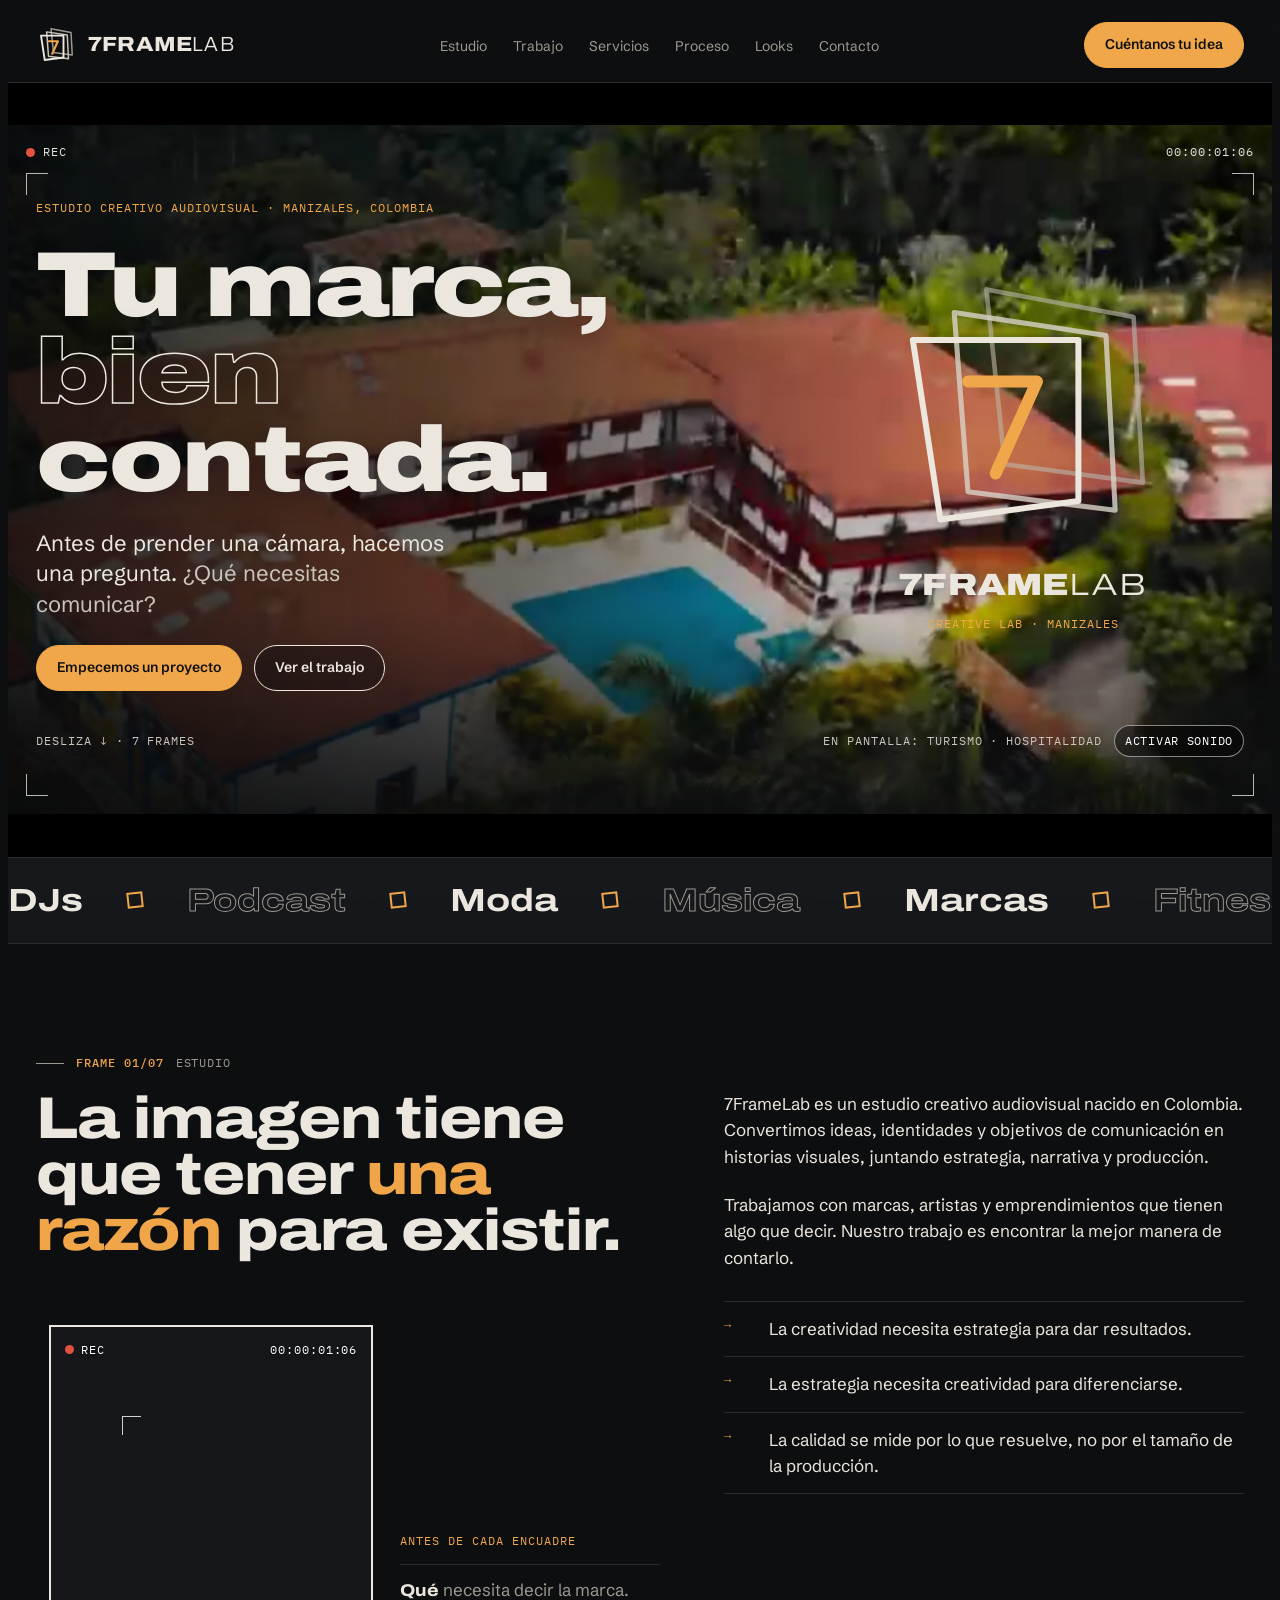
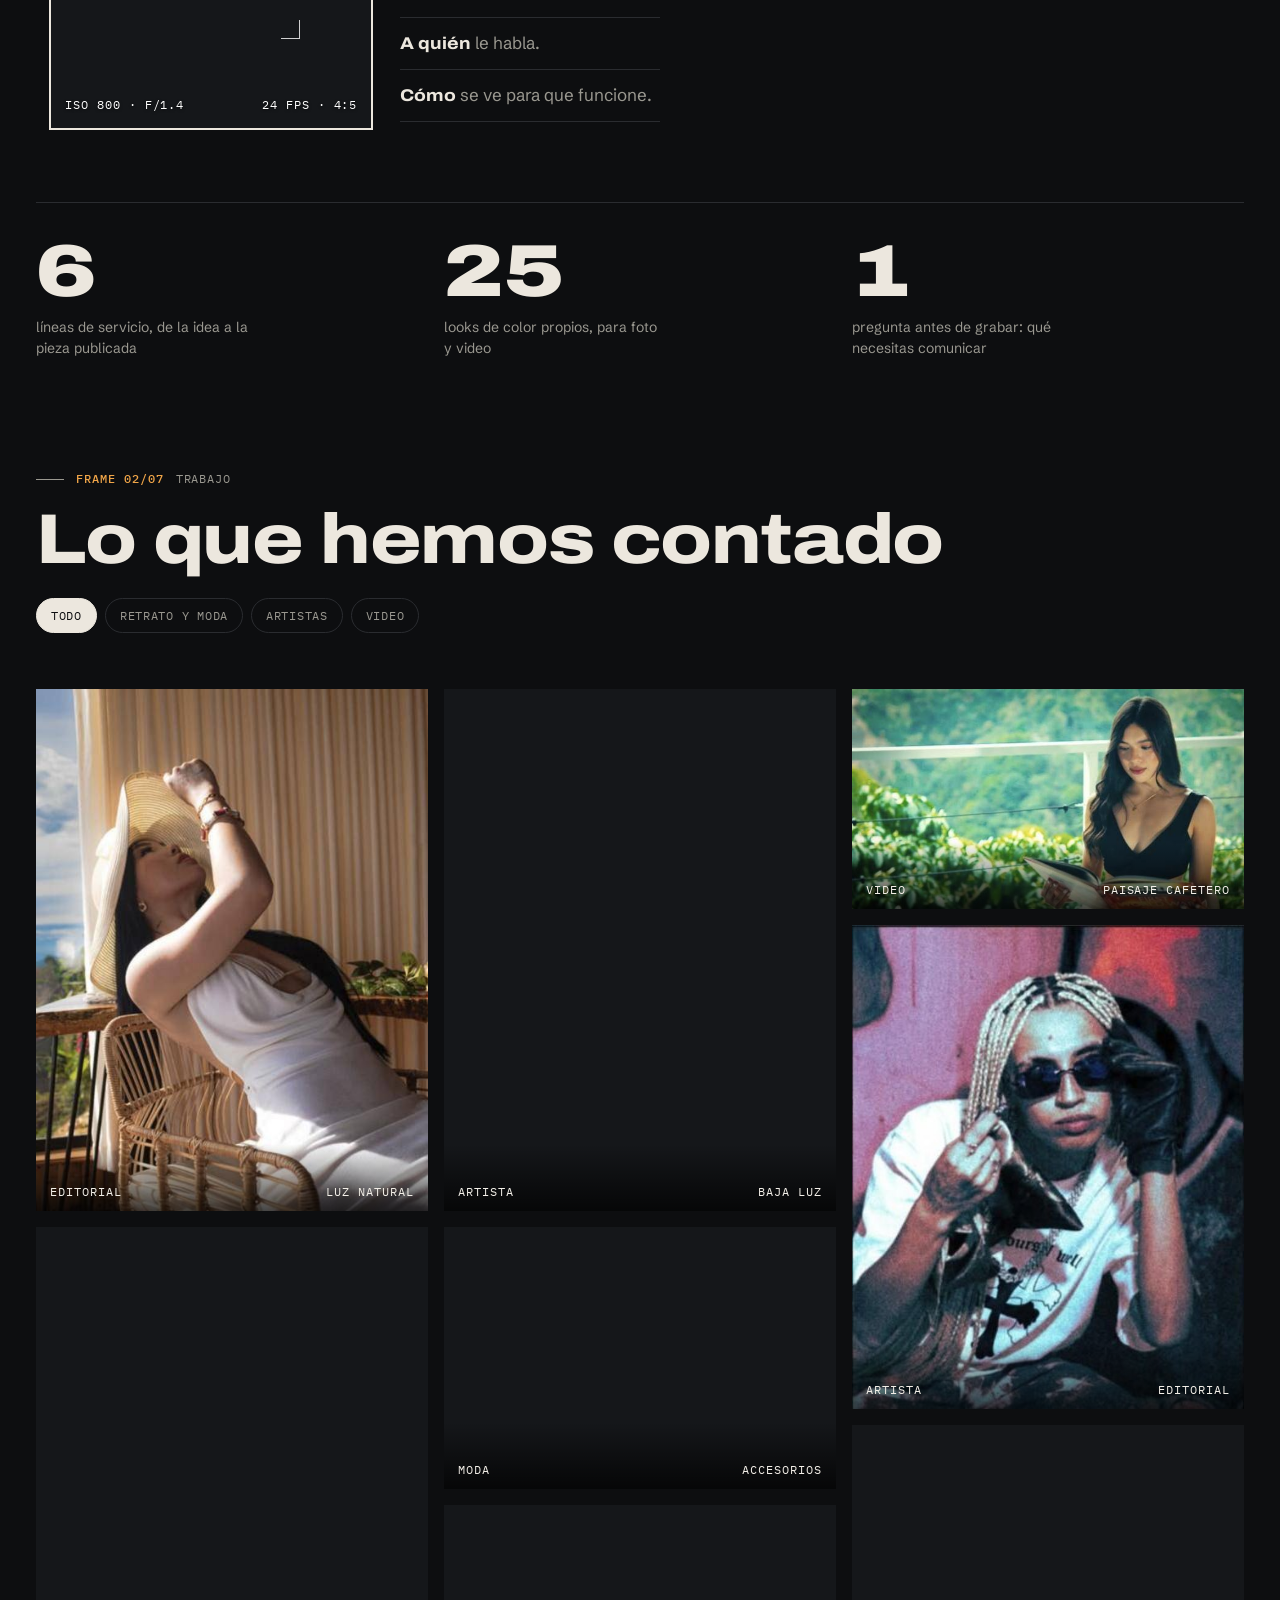
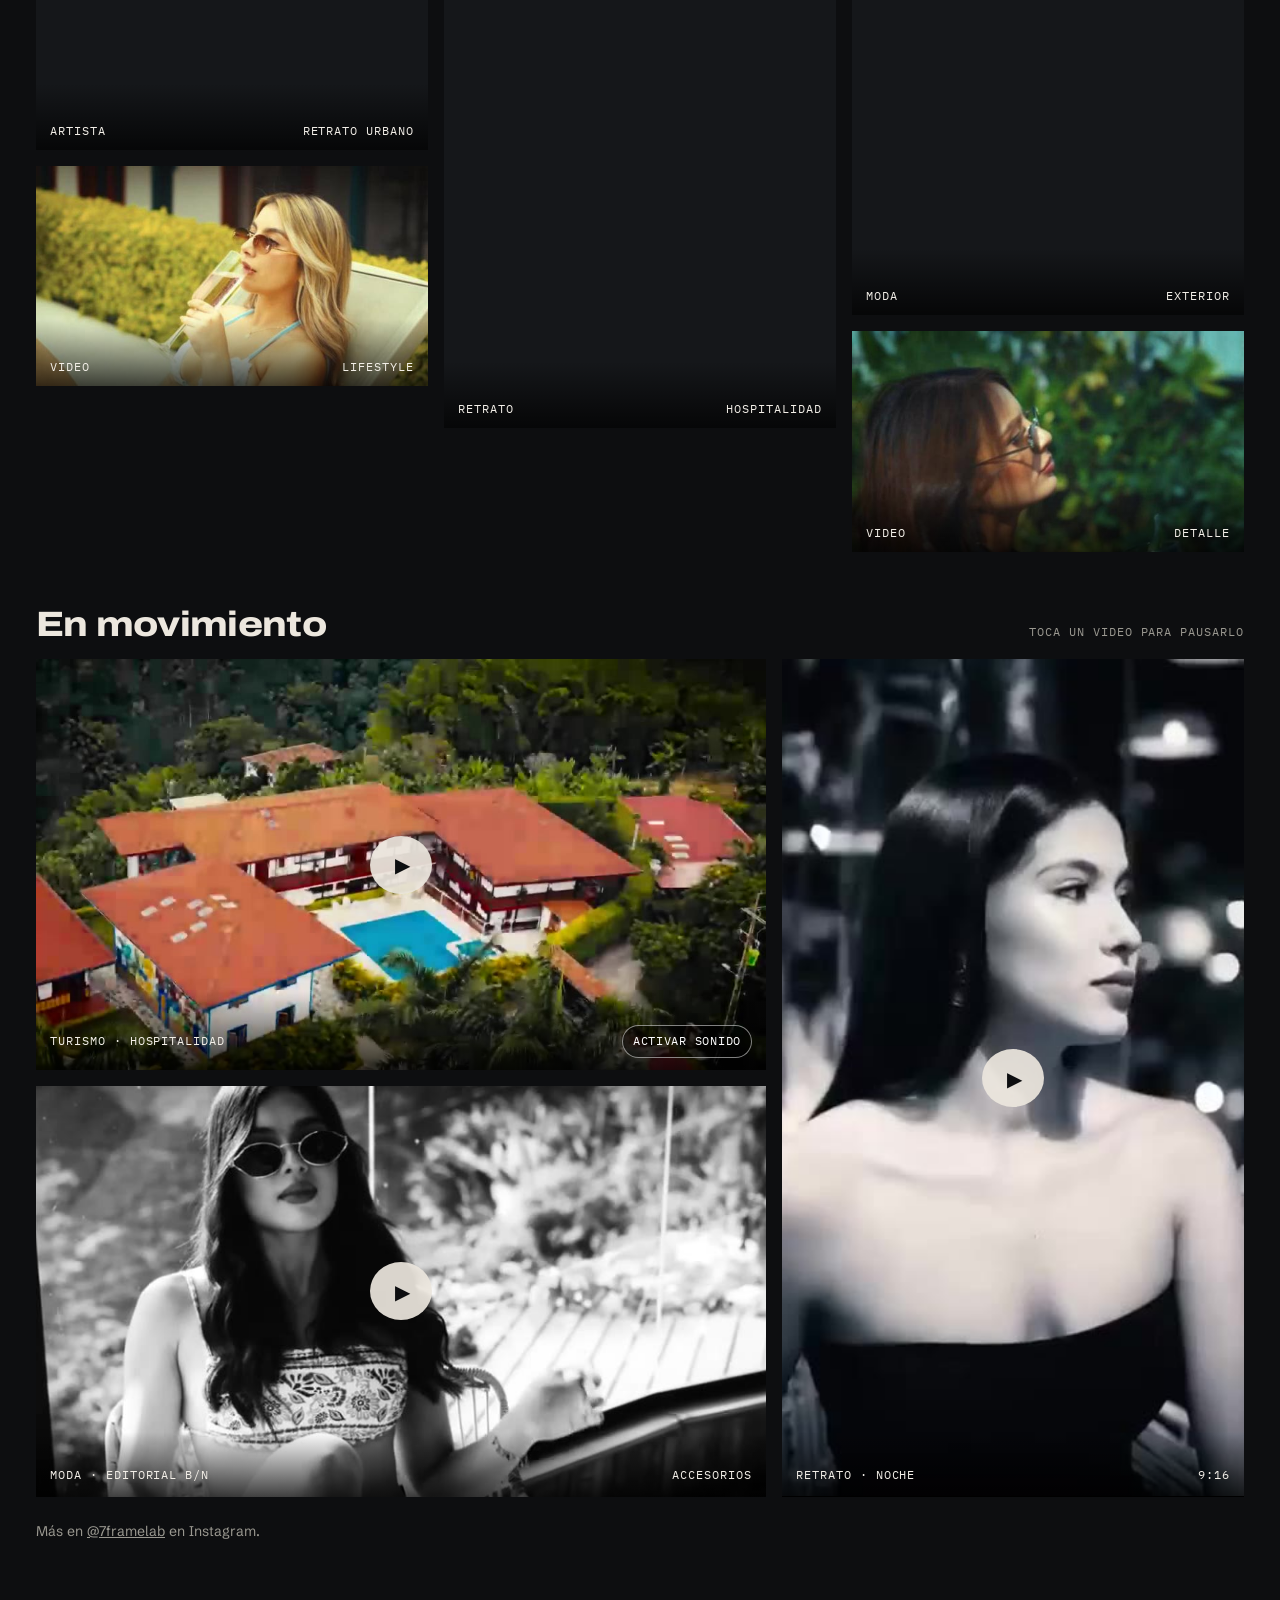
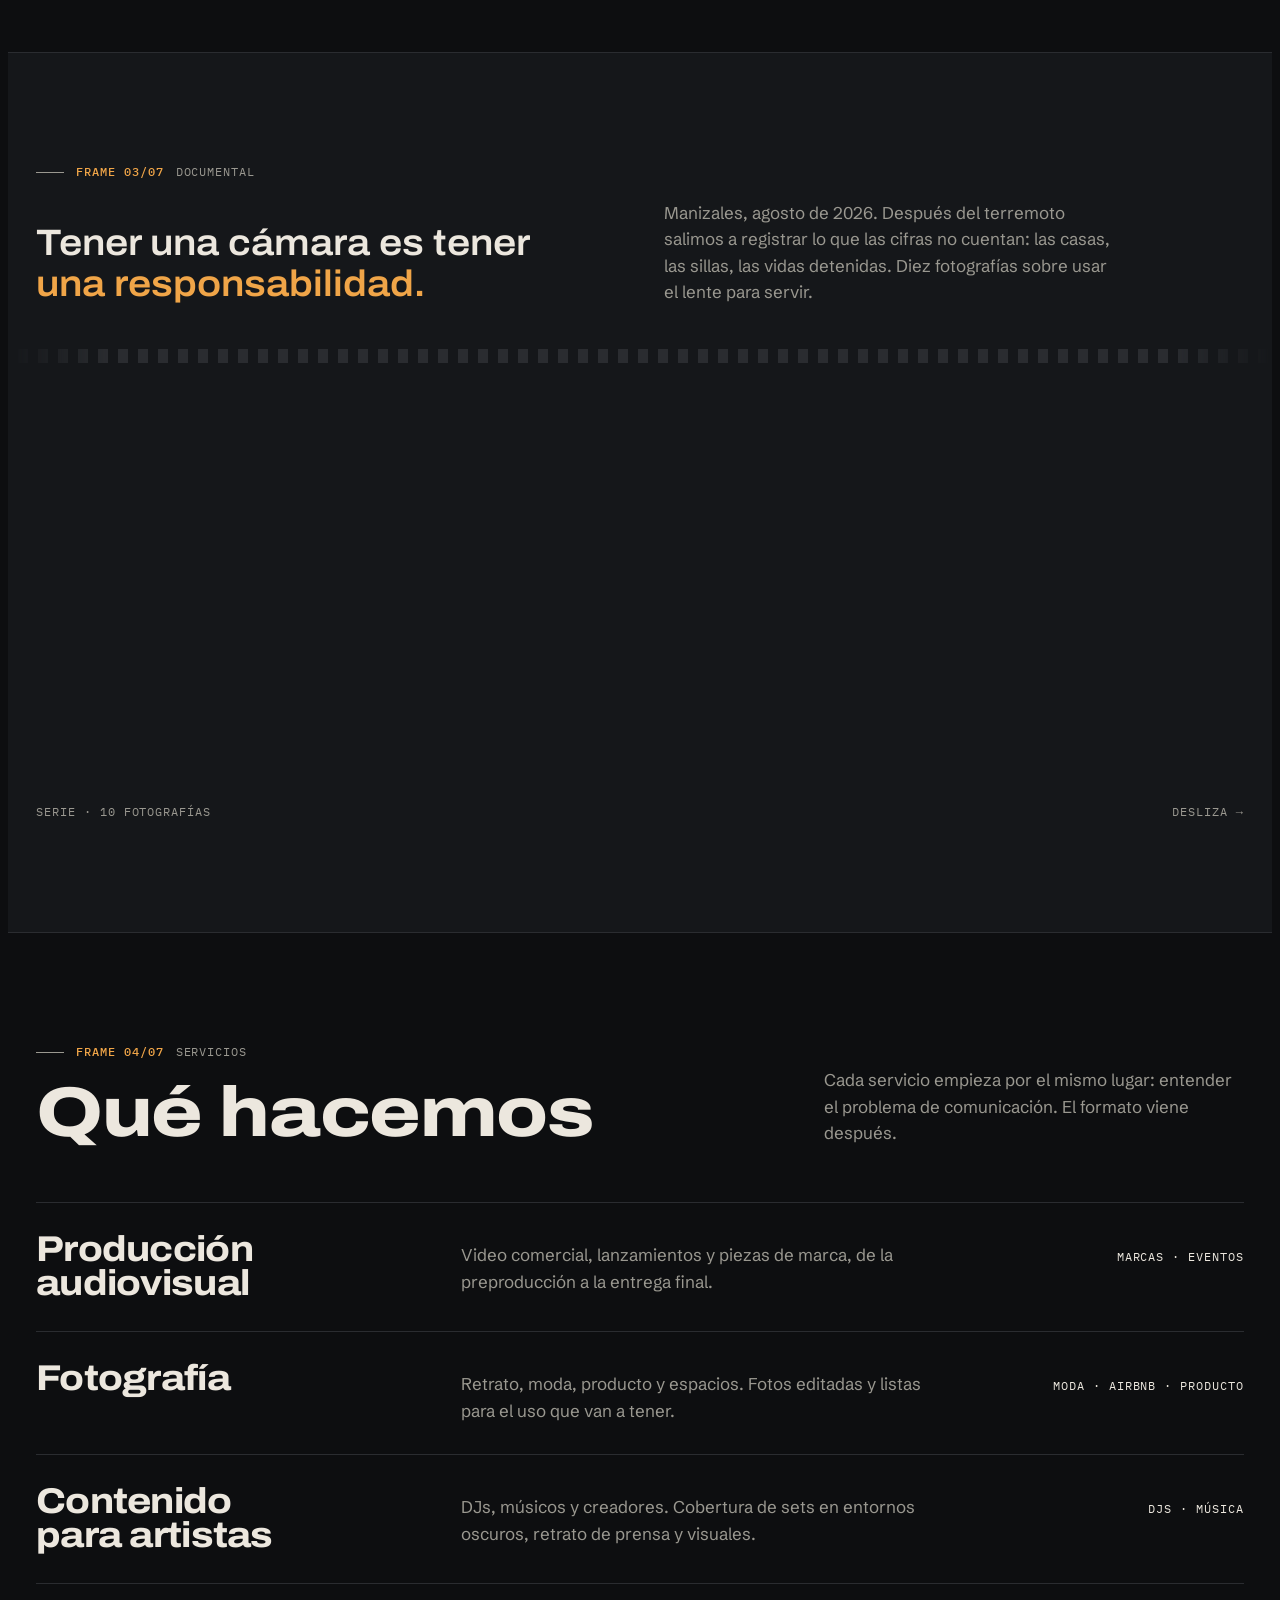
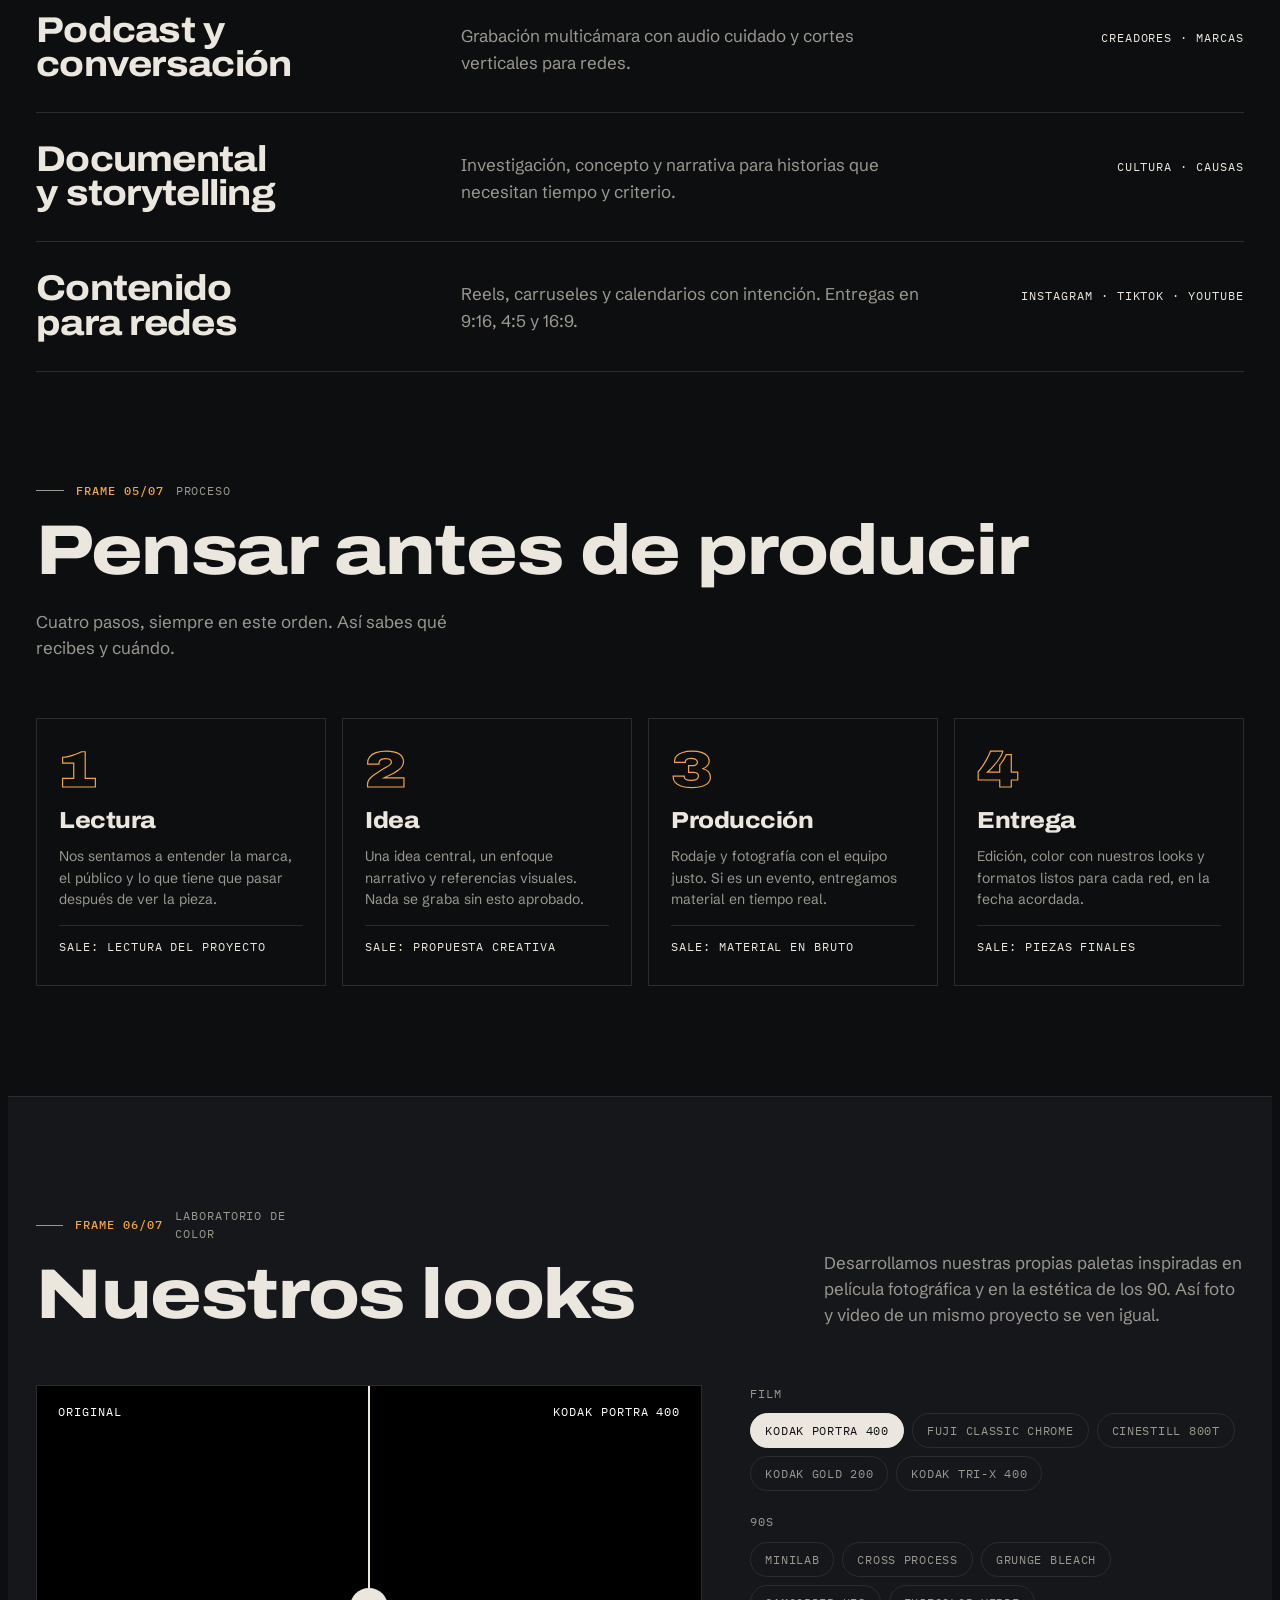
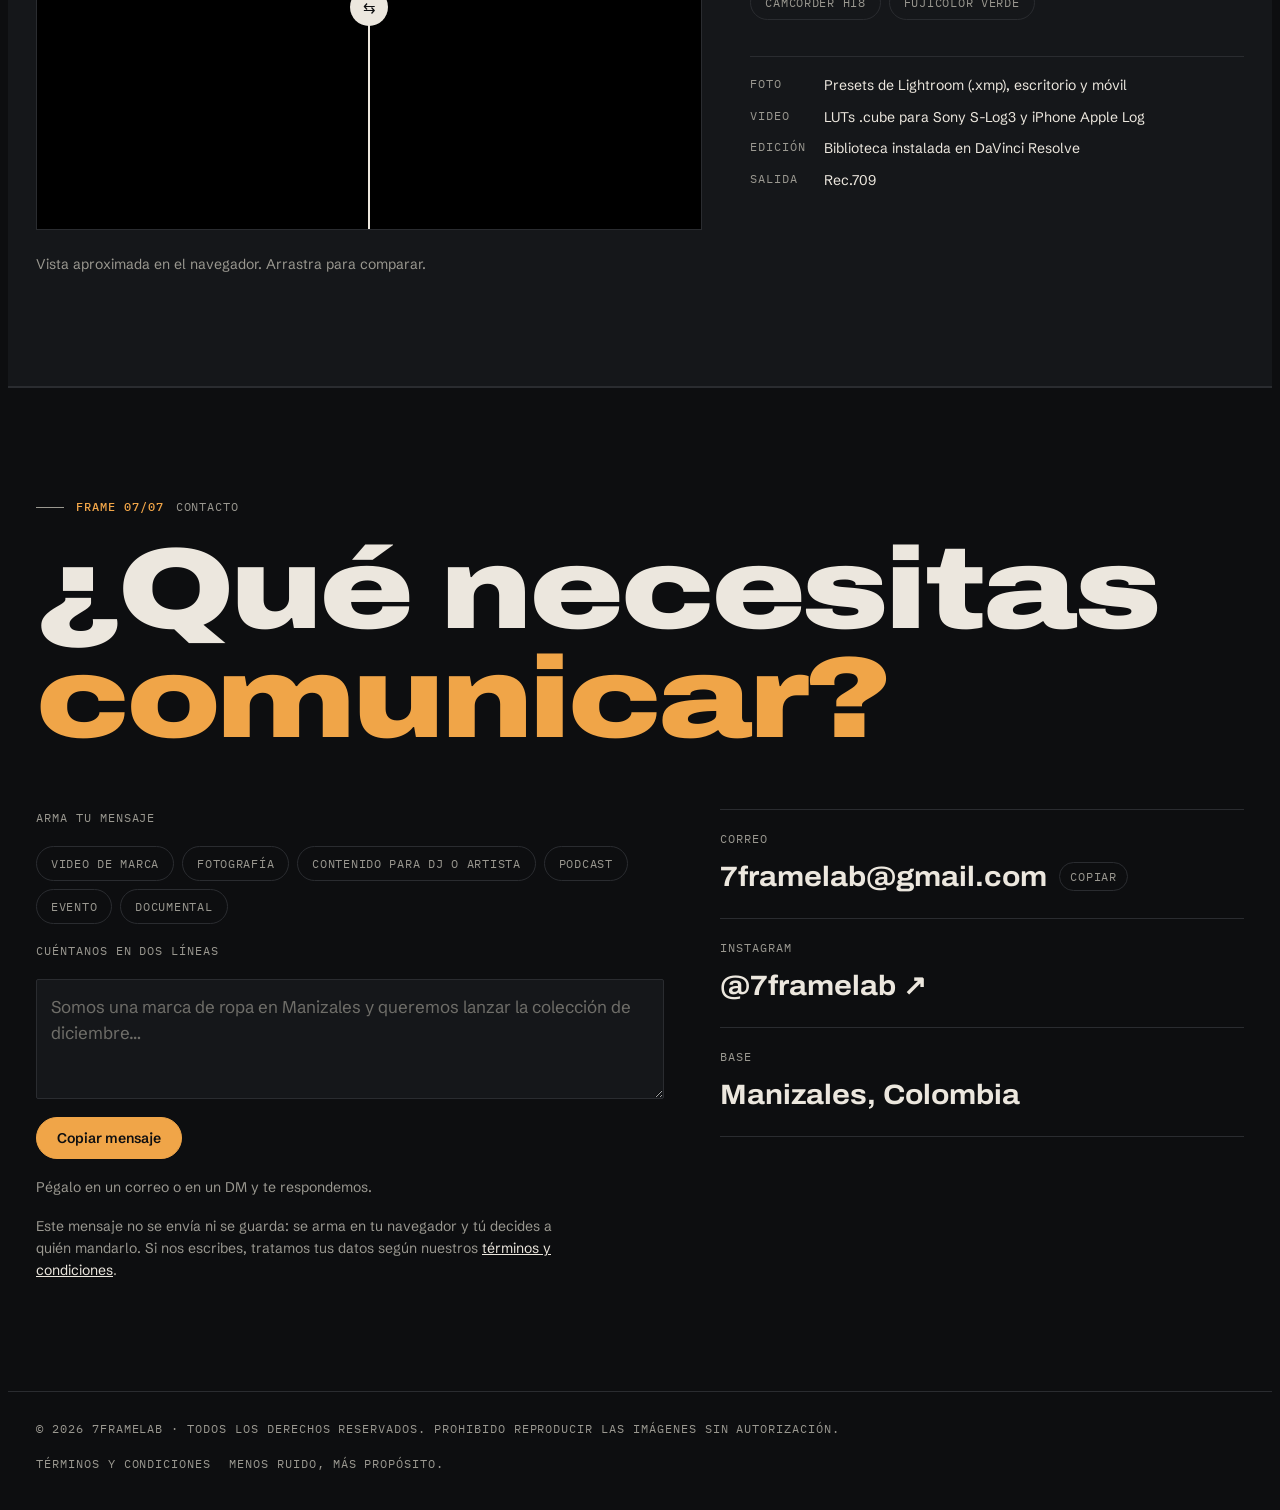
==== commit 4c792cad: "Logo protagonista en el inicio, marcos en Estudio y video del hotel sin aviso de giro Co-Authored-By" ====
--- a/index.html
+++ b/index.html
@@ -48,10 +48,20 @@
   <div class="matte bottom" aria-hidden="true"></div>
   <div class="hero-vf mono" aria-hidden="true">
     <span class="rec"><i></i>REC</span>
-    <span id="tc">00:00:00:00</span>
+    <span data-tc>00:00:00:00</span>
     <span class="corner tl"></span><span class="corner tr"></span><span class="corner bl"></span><span class="corner br"></span>
   </div>
   <div class="wrap hero-inner">
+    <div class="hero-mark" aria-hidden="true">
+      <svg viewBox="0 0 64 64" fill="none">
+        <path class="fr fr3" pathLength="1" d="M24 6 L56 12 L58 48 L28 44 Z"/>
+        <path class="fr fr2" pathLength="1" d="M17 11 L50 16 L52 54 L20 50 Z"/>
+        <path class="fr fr1" pathLength="1" d="M8 17 L44 17 L44 52 L14 56 Z"/>
+        <path class="seven" pathLength="1" d="M20 26 H35 L26 46"/>
+      </svg>
+      <span class="wordmark"><b>7FRAME</b>LAB</span>
+      <span class="tagline mono">Creative Lab · Manizales</span>
+    </div>
     <div class="hero-copy">
       <p class="mono eyebrow">Estudio creativo audiovisual · Manizales, Colombia</p>
       <h1>Tu marca, <em>bien</em> contada.</h1>
@@ -80,7 +90,31 @@
   <div class="wrap">
     <p class="mono frame-tag"><b>Frame 01/07</b> Estudio</p>
     <div class="manifesto">
-      <h2>La imagen tiene que tener <span>una razón</span> para existir.</h2>
+      <div class="manifesto-visual">
+        <h2>La imagen tiene que tener <span>una razón</span> para existir.</h2>
+        <figure class="reason">
+          <div class="stack closed" id="stack" aria-hidden="true">
+            <figure class="f3"><img decoding="async" src="img/ig-trenzas.jpg" alt=""></figure>
+            <figure class="f2"><img decoding="async" src="img/ig-sombrero.jpg" alt=""></figure>
+            <figure class="f1">
+              <img decoding="async" src="img/ig-panuelo.jpg" alt="">
+              <div class="vf mono">
+                <div class="row"><span class="rec"><i></i>REC</span><span data-tc>00:00:00:00</span></div>
+                <div class="corners"></div>
+                <div class="row"><span>ISO 800 · f/1.4</span><span>24 fps · 4:5</span></div>
+              </div>
+            </figure>
+          </div>
+          <figcaption class="reason-cap">
+            <span class="mono">Antes de cada encuadre</span>
+            <ol>
+              <li><b>Qué</b> necesita decir la marca.</li>
+              <li><b>A quién</b> le habla.</li>
+              <li><b>Cómo</b> se ve para que funcione.</li>
+            </ol>
+          </figcaption>
+        </figure>
+      </div>
       <div class="manifesto-body">
         <p>7FrameLab es un estudio creativo audiovisual nacido en Colombia. Convertimos ideas, identidades y objetivos de comunicación en historias visuales, juntando estrategia, narrativa y producción.</p>
         <p>Trabajamos con marcas, artistas y emprendimientos que tienen algo que decir. Nuestro trabajo es encontrar la mejor manera de contarlo.</p>
@@ -133,6 +167,10 @@
       </div>
       <div class="motion-grid">
         <figure class="clip wide">
+          <video src="video/turismo.mp4" poster="video/turismo.jpg" muted loop playsinline preload="metadata" aria-label="Video de turismo: finca con piscina, spa y paisaje de montaña"></video>
+          <figcaption class="mono"><span>Turismo · Hospitalidad</span><button class="snd" type="button" aria-pressed="false">Activar sonido</button></figcaption>
+        </figure>
+        <figure class="clip wide lb">
           <video src="video/moda-bn.mp4" poster="video/moda-bn.jpg" muted loop playsinline preload="metadata" aria-label="Video editorial de moda en blanco y negro con gafas de sol"></video>
           <figcaption class="mono"><span>Moda · Editorial B/N</span><span>Accesorios</span></figcaption>
         </figure>
--- a/css/styles.css
+++ b/css/styles.css
@@ -313,16 +313,52 @@
 }
 @media (prefers-reduced-motion:reduce){.hero-bg{animation:none;transform:none}.matte{height:5.5%}.hero-vf,.hero-film .hero-copy{opacity:1;transform:none}}
 
-/* En movimiento: dos piezas a la misma altura */
-.motion-grid{display:grid;grid-template-columns:minmax(0,1fr) auto;grid-template-rows:none;gap:16px}
-.clip.wide{aspect-ratio:auto;height:clamp(300px,40vw,560px)}
-.clip.tall{grid-column:auto;grid-row:auto;height:clamp(300px,40vw,560px);aspect-ratio:9/16}
-@media (max-width:760px){
-  .motion-grid{grid-template-columns:1fr}
-  .clip.wide{height:auto;aspect-ratio:4/3}
-  .clip.tall{height:auto;max-width:360px;width:100%;justify-self:center}
-}
 /* Ajustes: titular del hero proporcionado a la pantalla y recorte de las franjas negras del video de moda */
 .hero-film h1{font-size:clamp(2.6rem,min(7.2vw,11vh),7rem)}
 .hero-inner{padding-block:clamp(72px,9vh,120px) calc(5.5% + 30px);gap:34px}
-.clip.wide video{transform:scale(1.36)}
+.clip.lb video{transform:scale(1.34)}
+
+/* Estudio: los marcos del logo acompañan el manifiesto */
+.manifesto-visual{display:grid;gap:56px;align-content:start;min-width:0}
+.reason{margin:0;display:grid;grid-template-columns:minmax(0,1fr) minmax(0,.8fr);gap:40px;align-items:end}
+.reason .stack{max-width:360px;justify-self:start;margin:10px 0 0 4%}
+.reason-cap{display:grid;gap:14px;padding-bottom:8px}
+.reason-cap .mono{color:var(--tungsten)}
+.reason-cap ol{list-style:none;margin:0;padding:0;border-top:1px solid var(--line)}
+.reason-cap li{padding:12px 0;border-bottom:1px solid var(--line);color:var(--muted)}
+.reason-cap b{color:var(--paper);font-family:var(--f-display);font-stretch:112%;font-weight:750}
+@media (max-width:860px){.reason{grid-template-columns:1fr;gap:32px}.reason .stack{max-width:320px;margin:10px auto 0 4%}}
+#estudio{overflow-x:clip}
+
+/* Logo protagonista en el inicio: los tres marcos se dibujan y el 7 se enciende */
+.hero-mark{position:absolute;z-index:3;right:clamp(24px,7vw,120px);top:50%;transform:translateY(-56%);width:clamp(200px,23vw,340px);display:grid;justify-items:center;gap:14px;pointer-events:none}
+.hero-mark svg{width:100%;height:auto;overflow:visible}
+.hero-mark .fr,.hero-mark .seven{stroke-dasharray:1;stroke-dashoffset:1;stroke-linejoin:round;stroke-linecap:round}
+.hero-mark .fr1{stroke:var(--paper);stroke-width:1.3}
+.hero-mark .fr2{stroke:#d9d4ca;stroke-width:1.1;opacity:.8}
+.hero-mark .fr3{stroke:#b8b4ab;stroke-width:1;opacity:.6}
+.hero-mark .seven{stroke:var(--tungsten);stroke-width:2.6;filter:drop-shadow(0 0 6px rgba(240,165,72,.55))}
+.hero-film.open .hero-mark .fr3{animation:draw 1.1s .5s cubic-bezier(.6,0,.2,1) forwards}
+.hero-film.open .hero-mark .fr2{animation:draw 1.1s .8s cubic-bezier(.6,0,.2,1) forwards}
+.hero-film.open .hero-mark .fr1{animation:draw 1.1s 1.1s cubic-bezier(.6,0,.2,1) forwards}
+.hero-film.open .hero-mark .seven{animation:draw .7s 1.9s ease-out forwards,glow 3.6s 2.8s ease-in-out infinite}
+@keyframes draw{to{stroke-dashoffset:0}}
+@keyframes glow{50%{filter:drop-shadow(0 0 14px rgba(240,165,72,.85))}}
+.hero-mark .wordmark{font-family:var(--f-display);font-stretch:125%;font-weight:300;font-size:clamp(1.5rem,2.4vw,2.4rem);letter-spacing:.04em;line-height:1;color:var(--paper);opacity:0;transform:translateY(8px);transition:opacity .9s 2.2s,transform .9s 2.2s;text-shadow:0 2px 24px rgba(0,0,0,.5)}
+.hero-mark .wordmark b{font-weight:900;letter-spacing:.01em}
+.hero-mark .tagline{color:var(--tungsten);opacity:0;transition:opacity .9s 2.6s}
+.hero-film.open .hero-mark .wordmark{opacity:1;transform:none}
+.hero-film.open .hero-mark .tagline{opacity:1}
+@media (max-width:1100px){
+  .hero-mark{position:static;transform:none;width:auto;display:grid;grid-template-columns:auto 1fr;grid-template-rows:auto auto;column-gap:16px;row-gap:4px;justify-items:start;align-items:center}
+  .hero-mark svg{width:88px;grid-row:1 / span 2}
+  .hero-mark .wordmark{align-self:end;font-size:1.6rem}
+  .hero-mark .tagline{align-self:start}
+}
+@media (max-width:760px){.hero-mark svg{width:72px}.hero-mark .wordmark{font-size:1.25rem}.hero-mark .tagline{display:block}}
+@media (prefers-reduced-motion:reduce){.hero-mark .fr,.hero-mark .seven{stroke-dashoffset:0}.hero-mark .wordmark,.hero-mark .tagline{opacity:1;transform:none}}
+
+/* Logo del menú más visible */
+.brand{font-size:1.28rem;gap:12px}
+.brand svg{width:40px;height:40px}
+@media (max-width:860px){.brand{font-size:1.12rem}.brand svg{width:34px;height:34px}}
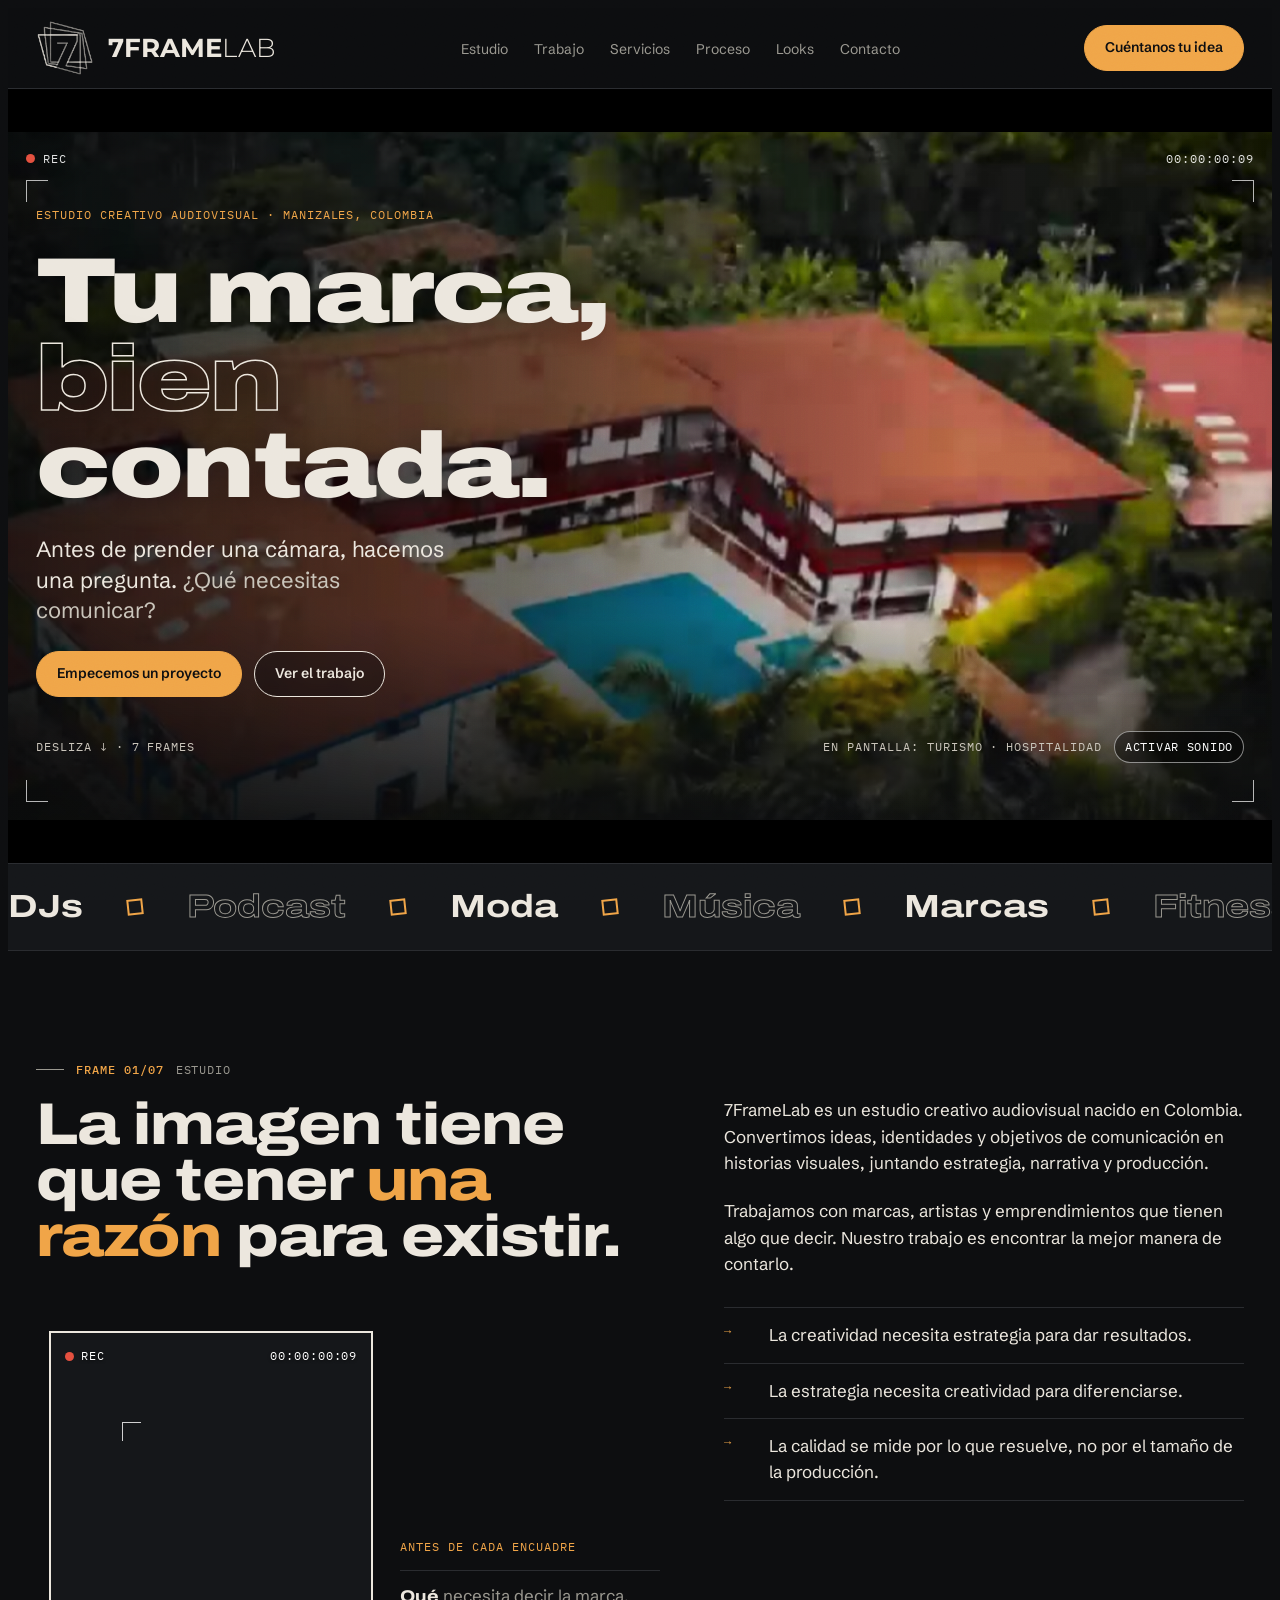
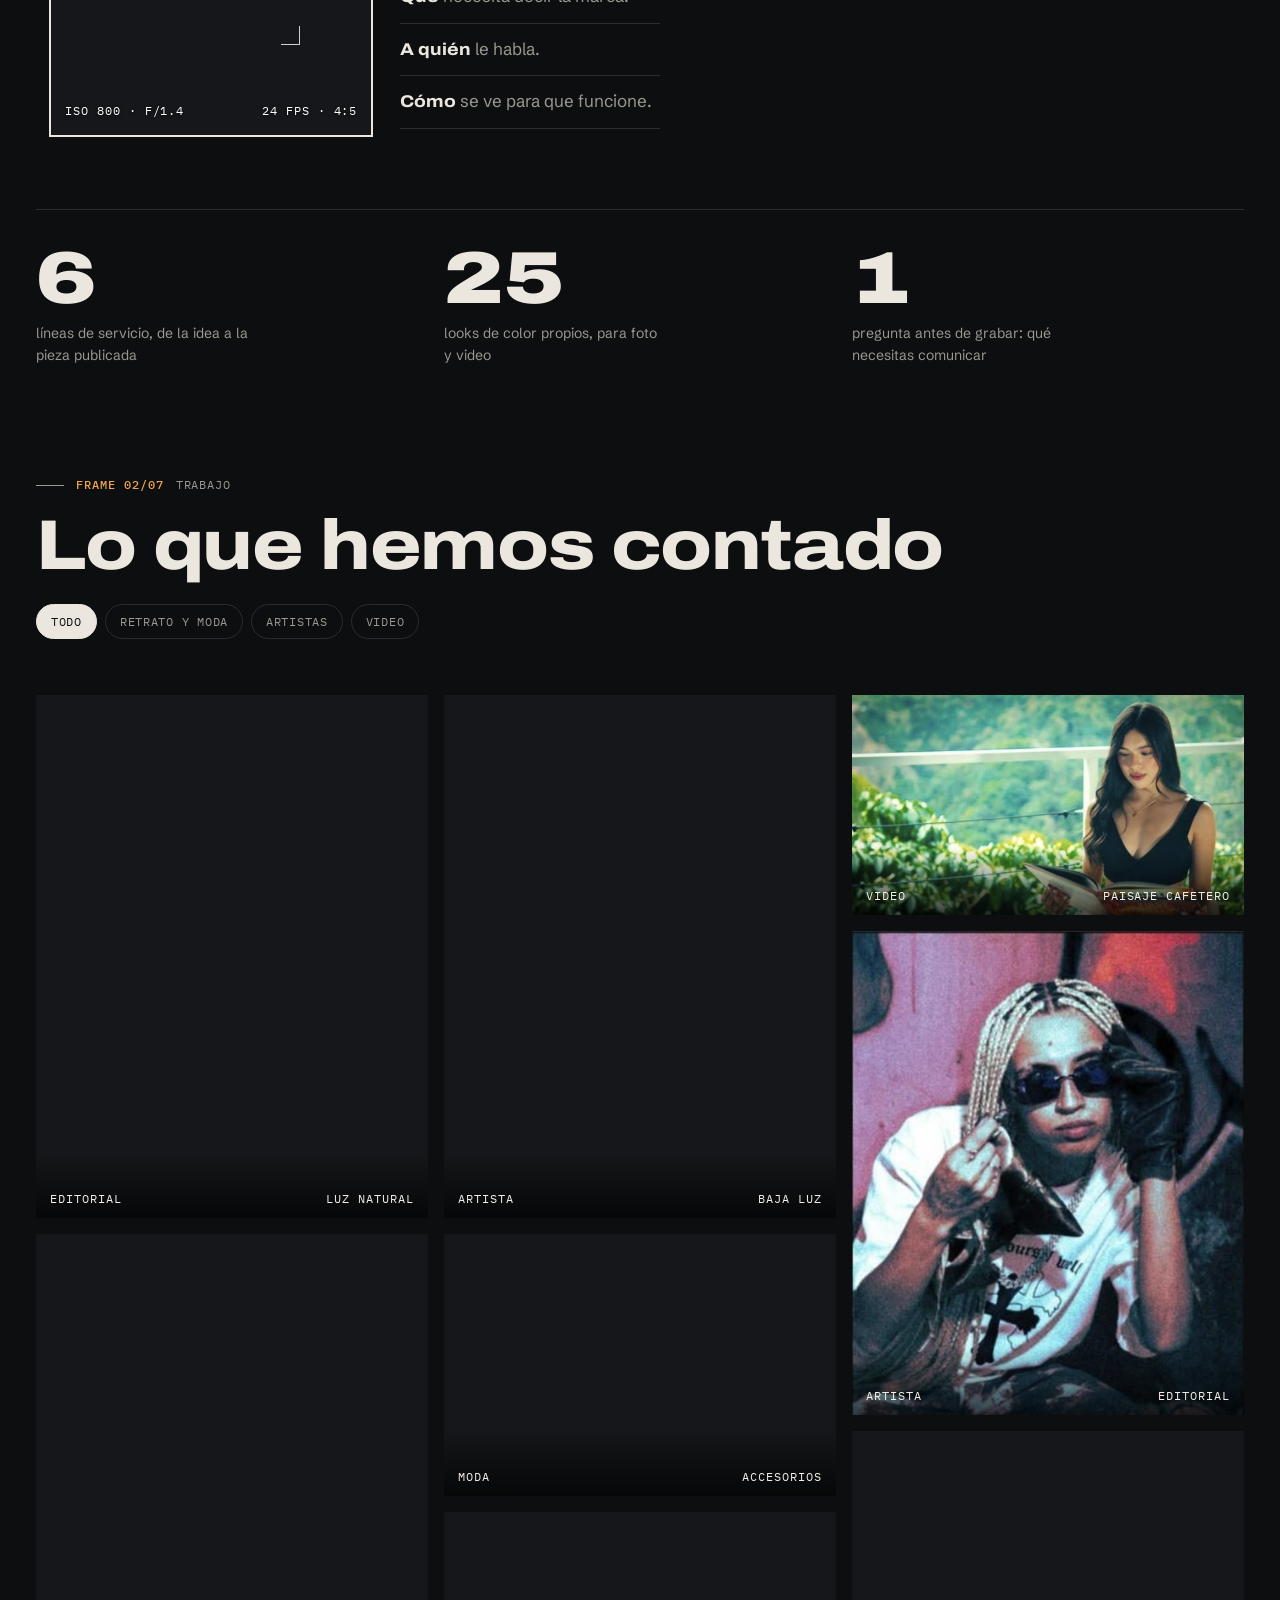
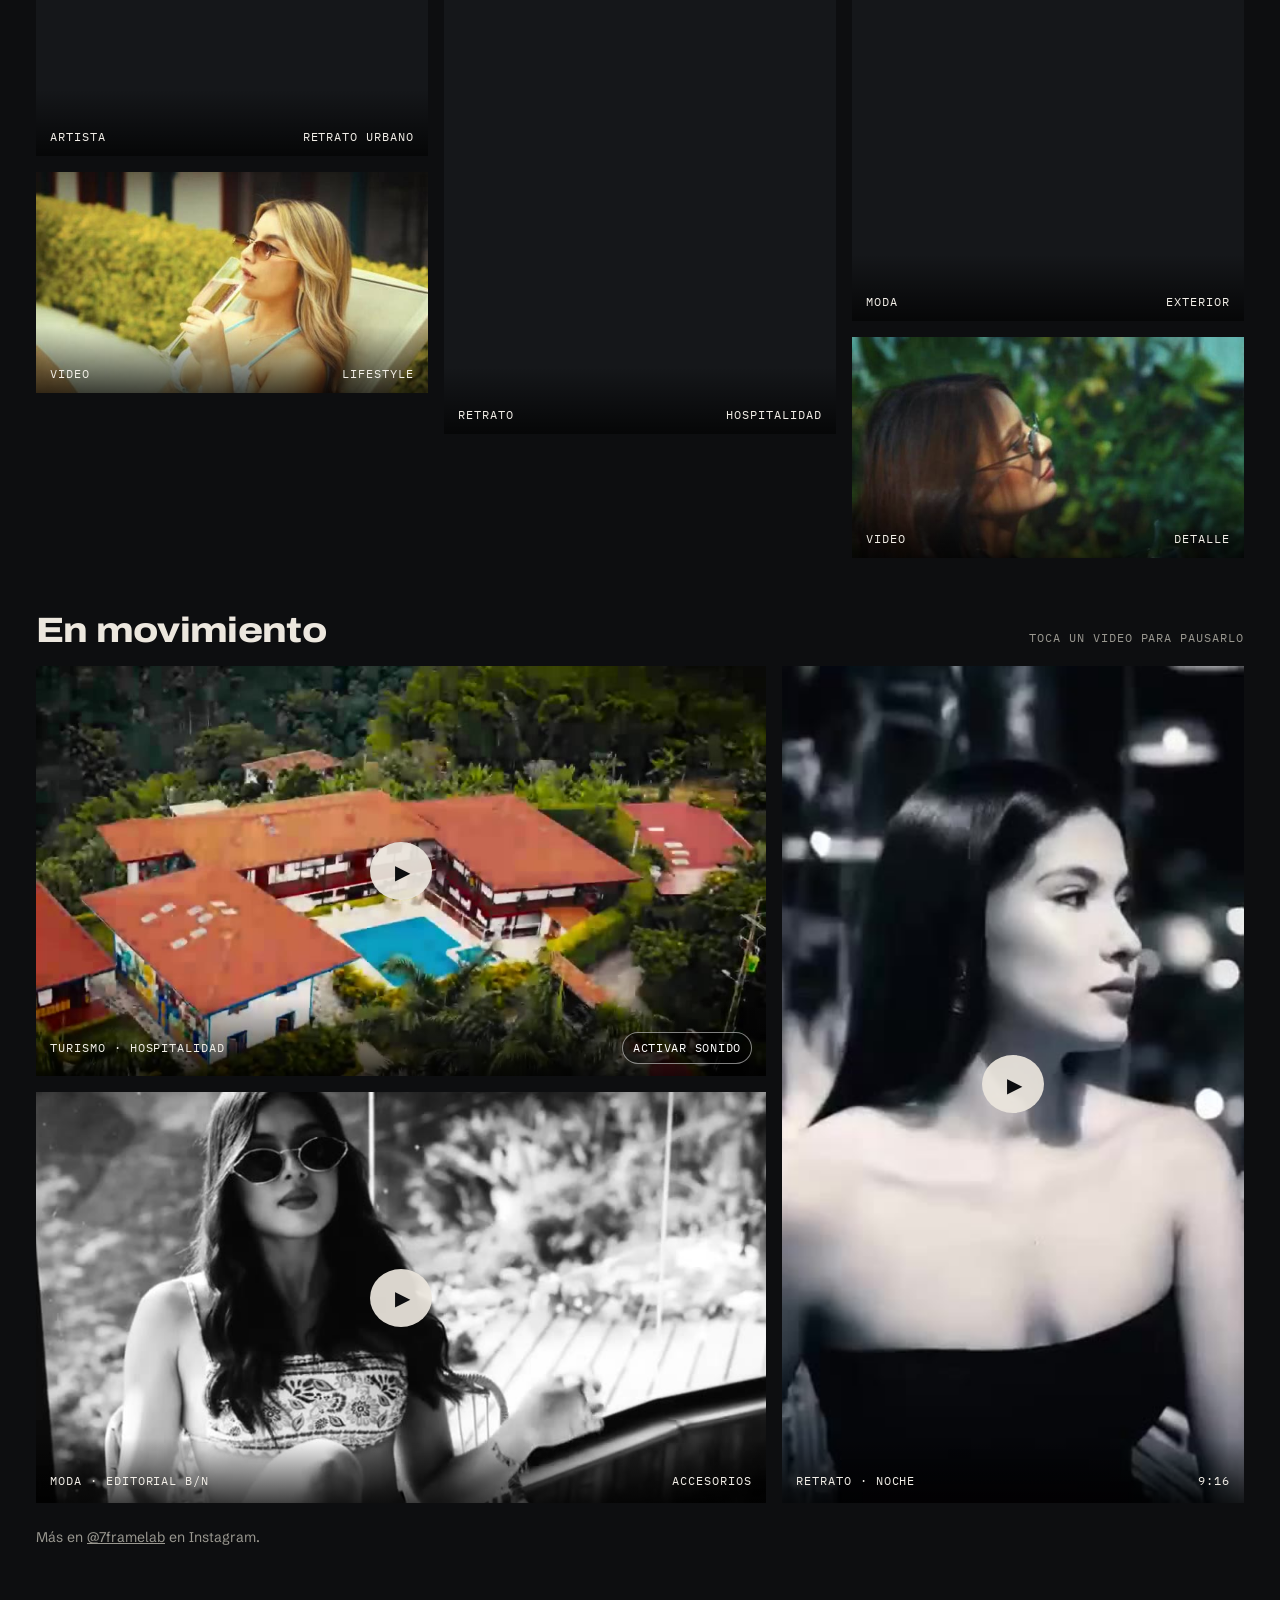
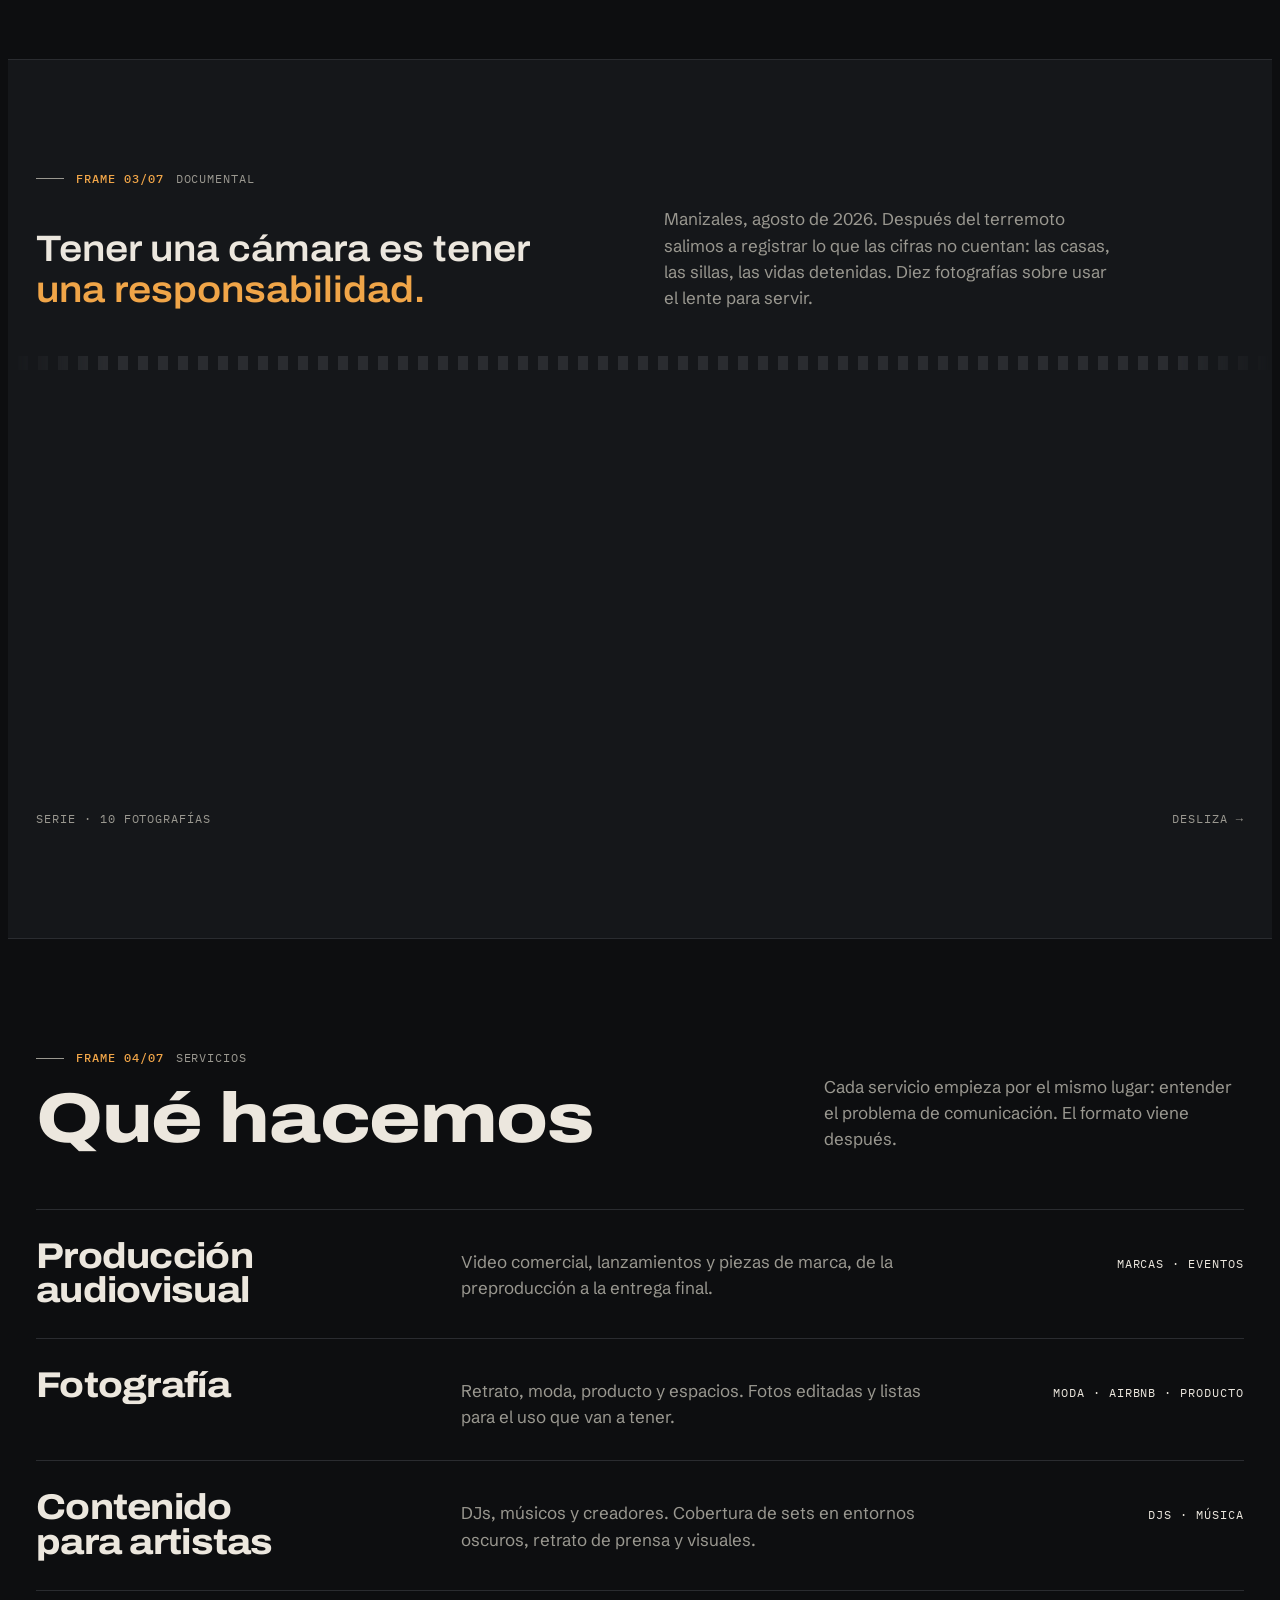
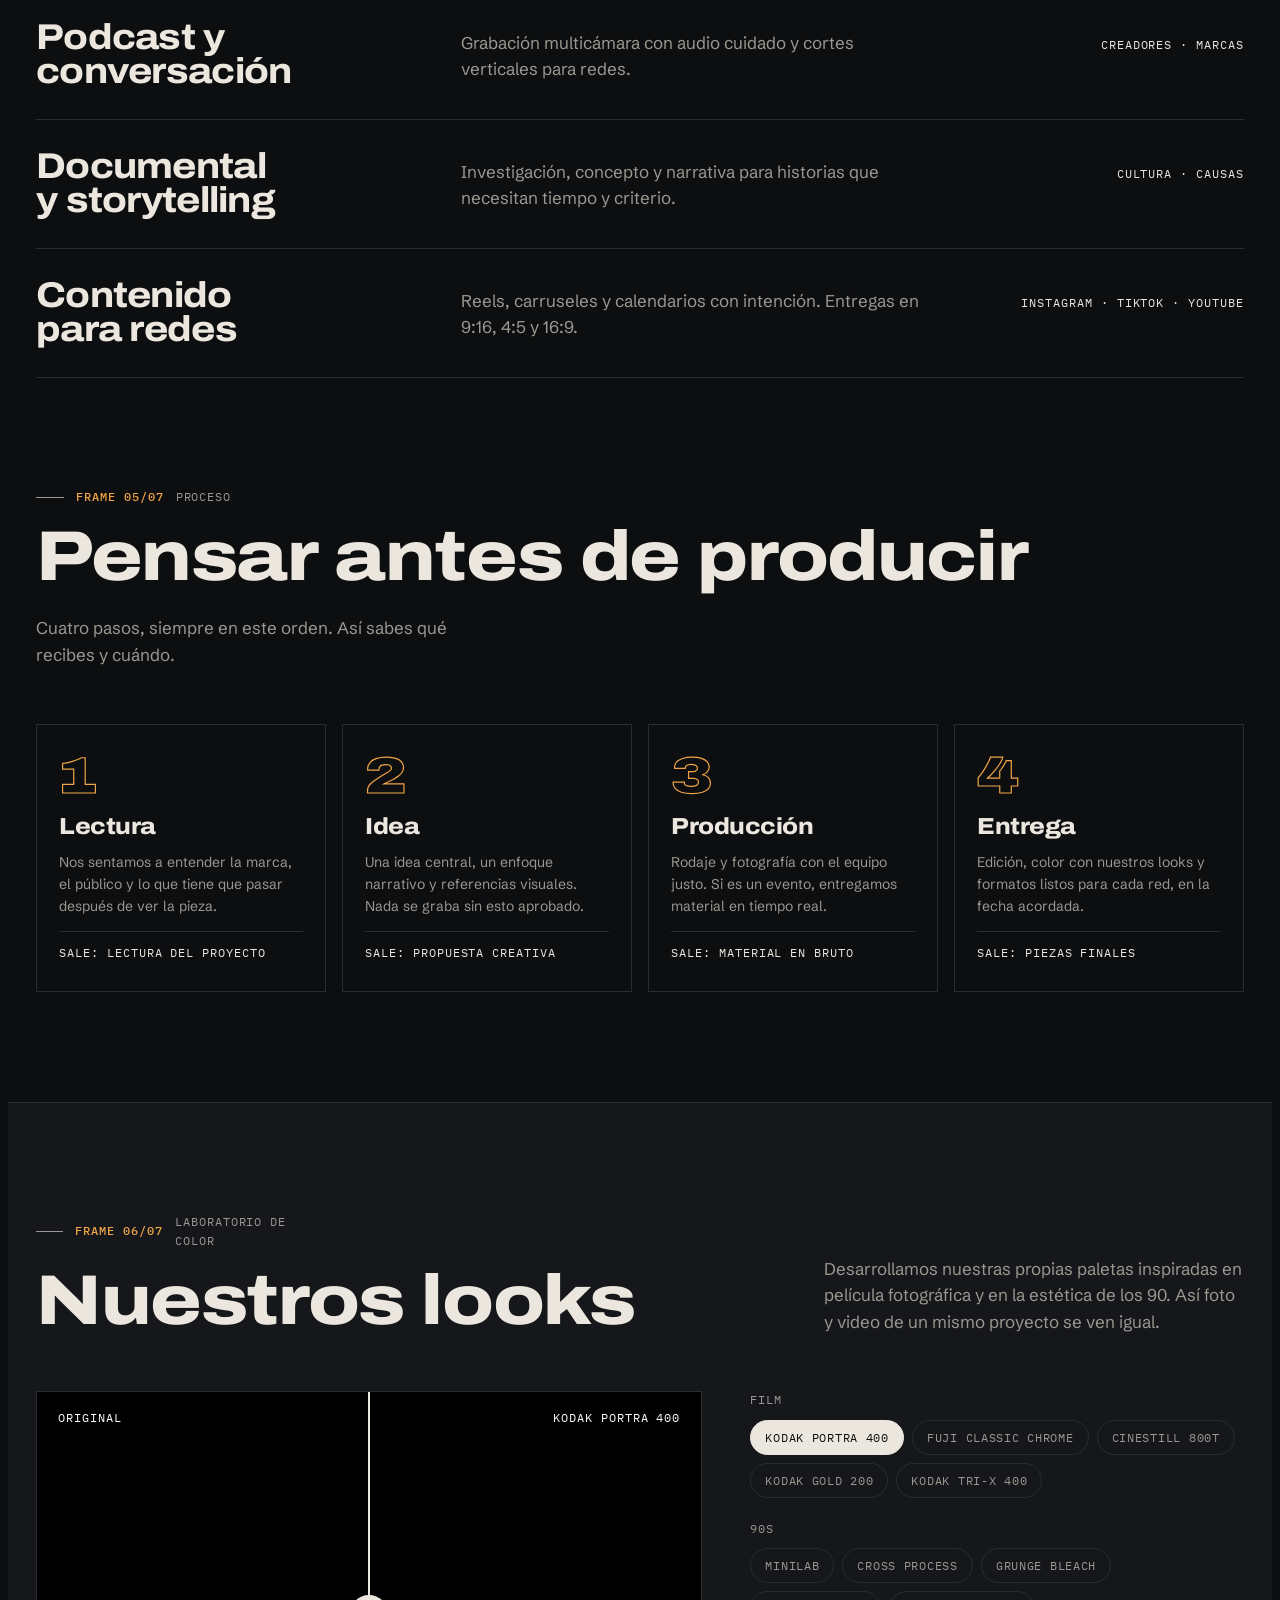
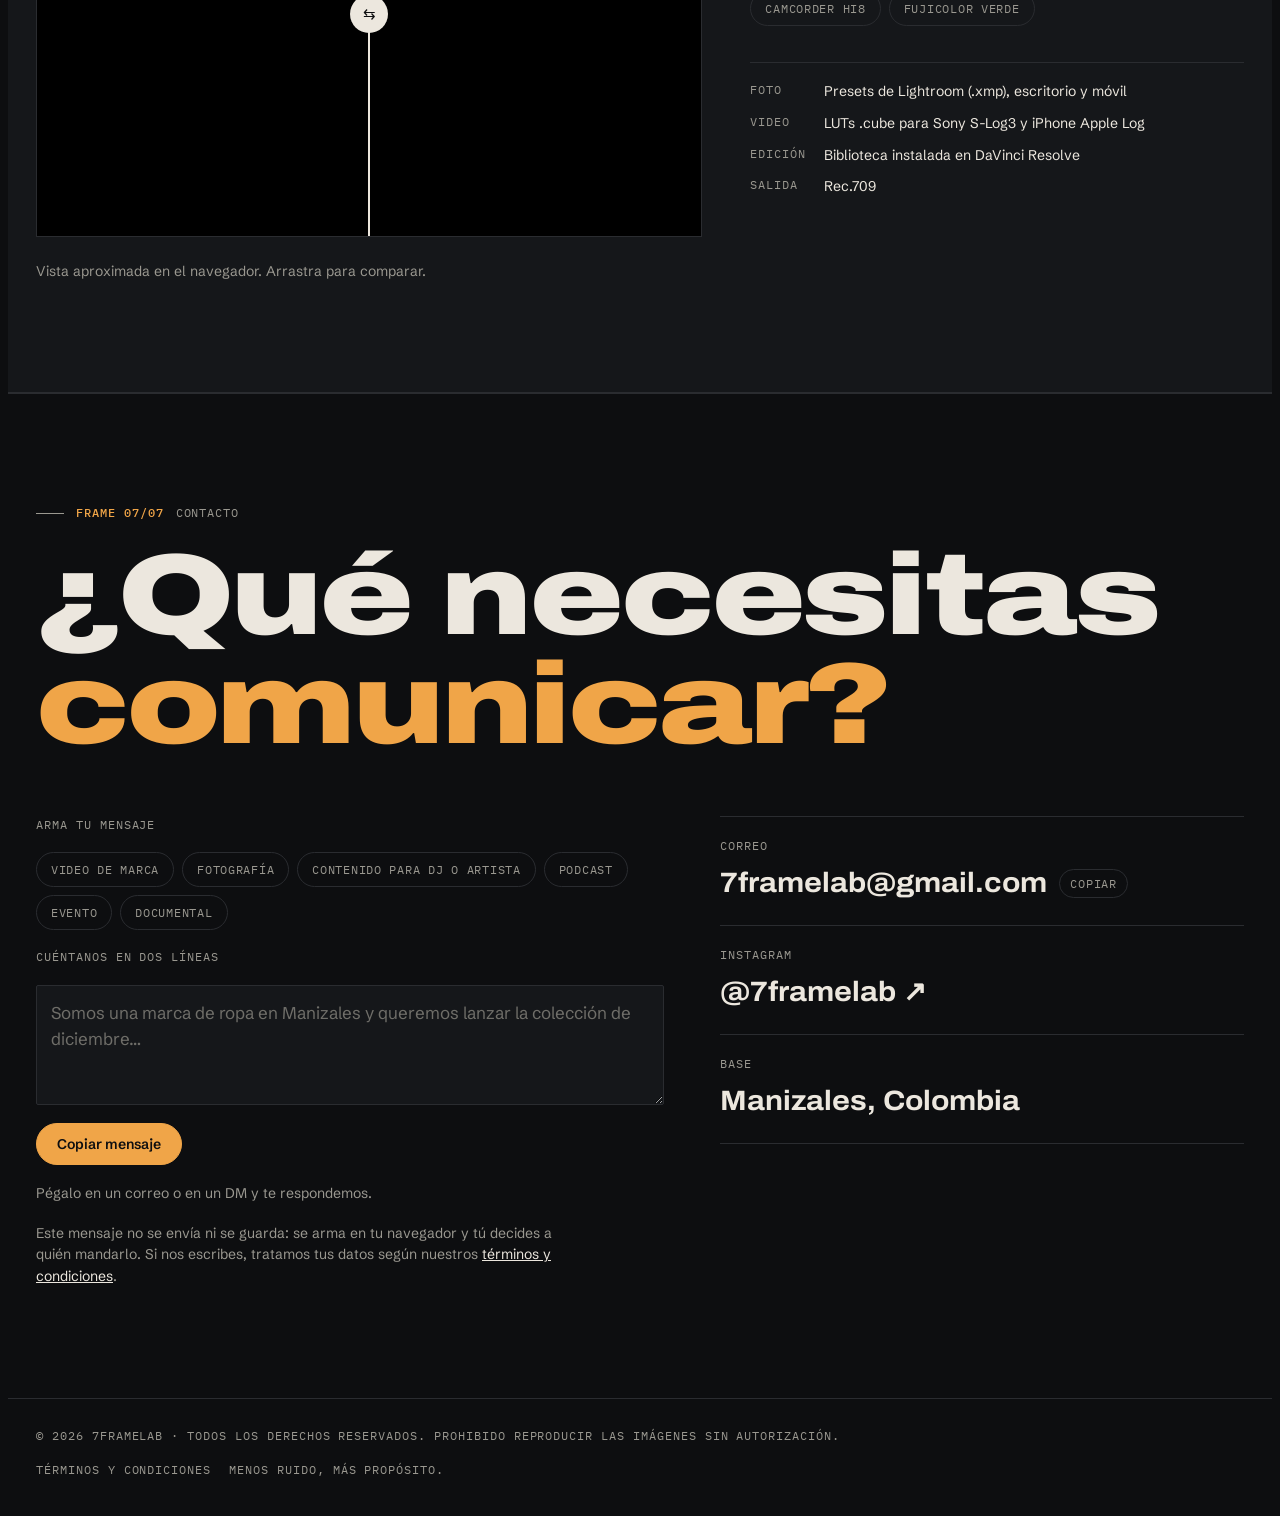
==== commit c086ddc8: "Logo original en el menú, más grande; se quita el logo sobre el video Co-Authored-By: Claude Opus 5." ====
--- a/index.html
+++ b/index.html
@@ -8,7 +8,8 @@
 <meta name="color-scheme" content="dark">
 <title>7FrameLab Estudio</title>
 <meta name="description" content="7FrameLab, estudio creativo audiovisual en Manizales, Colombia. Producción audiovisual, fotografía, documental, podcast y contenido para redes.">
-<link rel="icon" href="favicon.svg" type="image/svg+xml">
+<link rel="icon" href="favicon.png" type="image/png">
+<link rel="apple-touch-icon" href="favicon.png">
 <link rel="stylesheet" href="css/styles.css">
 <script src="js/app.js" defer></script>
 </head>
@@ -18,13 +19,8 @@
 <header class="nav">
   <div class="wrap">
     <a class="brand" href="#top" aria-label="7FrameLab, inicio">
-      <svg viewBox="0 0 64 64" fill="none" aria-hidden="true">
-        <path d="M24 6 L56 12 L58 48 L28 44 Z" stroke="#9a9890" stroke-width="2.4" stroke-linejoin="round"/>
-        <path d="M17 11 L50 16 L52 54 L20 50 Z" stroke="#c9c4ba" stroke-width="2.4" stroke-linejoin="round"/>
-        <path d="M8 17 L44 17 L44 52 L14 56 Z" stroke="#ece7de" stroke-width="3" stroke-linejoin="round"/>
-        <path d="M20 26 H35 L26 46" stroke="#f0a548" stroke-width="3.4" stroke-linecap="round" stroke-linejoin="round"/>
-      </svg>
-      <span>7FRAME<b>LAB</b></span>
+      <img class="brand-mark" src="img/logo-mark.png" alt="" width="212" height="203">
+      <span class="wm"><b>7FRAME</b>LAB</span>
     </a>
     <ul id="menu">
       <li><a href="#estudio">Estudio</a></li>
@@ -52,16 +48,6 @@
     <span class="corner tl"></span><span class="corner tr"></span><span class="corner bl"></span><span class="corner br"></span>
   </div>
   <div class="wrap hero-inner">
-    <div class="hero-mark" aria-hidden="true">
-      <svg viewBox="0 0 64 64" fill="none">
-        <path class="fr fr3" pathLength="1" d="M24 6 L56 12 L58 48 L28 44 Z"/>
-        <path class="fr fr2" pathLength="1" d="M17 11 L50 16 L52 54 L20 50 Z"/>
-        <path class="fr fr1" pathLength="1" d="M8 17 L44 17 L44 52 L14 56 Z"/>
-        <path class="seven" pathLength="1" d="M20 26 H35 L26 46"/>
-      </svg>
-      <span class="wordmark"><b>7FRAME</b>LAB</span>
-      <span class="tagline mono">Creative Lab · Manizales</span>
-    </div>
     <div class="hero-copy">
       <p class="mono eyebrow">Estudio creativo audiovisual · Manizales, Colombia</p>
       <h1>Tu marca, <em>bien</em> contada.</h1>
--- a/css/styles.css
+++ b/css/styles.css
@@ -1,3 +1,5 @@
+@font-face{font-family:"Montserrat";src:url("../fonts/montserrat-300.woff2") format("woff2");font-weight:300;font-display:swap}
+@font-face{font-family:"Montserrat";src:url("../fonts/montserrat-700.woff2") format("woff2");font-weight:700;font-display:swap}
 /* Fuentes autoalojadas (OFL-1.1): ninguna petición a servidores de terceros */
 @font-face{font-family:"Archivo";src:url("../fonts/archivo-var.woff2") format("woff2");font-weight:100 900;font-stretch:62% 125%;font-style:normal;font-display:swap}
 @font-face{font-family:"Schibsted Grotesk";src:url("../fonts/schibsted-400.woff2") format("woff2");font-weight:400;font-display:swap}
@@ -330,35 +332,11 @@
 @media (max-width:860px){.reason{grid-template-columns:1fr;gap:32px}.reason .stack{max-width:320px;margin:10px auto 0 4%}}
 #estudio{overflow-x:clip}
 
-/* Logo protagonista en el inicio: los tres marcos se dibujan y el 7 se enciende */
-.hero-mark{position:absolute;z-index:3;right:clamp(24px,7vw,120px);top:50%;transform:translateY(-56%);width:clamp(200px,23vw,340px);display:grid;justify-items:center;gap:14px;pointer-events:none}
-.hero-mark svg{width:100%;height:auto;overflow:visible}
-.hero-mark .fr,.hero-mark .seven{stroke-dasharray:1;stroke-dashoffset:1;stroke-linejoin:round;stroke-linecap:round}
-.hero-mark .fr1{stroke:var(--paper);stroke-width:1.3}
-.hero-mark .fr2{stroke:#d9d4ca;stroke-width:1.1;opacity:.8}
-.hero-mark .fr3{stroke:#b8b4ab;stroke-width:1;opacity:.6}
-.hero-mark .seven{stroke:var(--tungsten);stroke-width:2.6;filter:drop-shadow(0 0 6px rgba(240,165,72,.55))}
-.hero-film.open .hero-mark .fr3{animation:draw 1.1s .5s cubic-bezier(.6,0,.2,1) forwards}
-.hero-film.open .hero-mark .fr2{animation:draw 1.1s .8s cubic-bezier(.6,0,.2,1) forwards}
-.hero-film.open .hero-mark .fr1{animation:draw 1.1s 1.1s cubic-bezier(.6,0,.2,1) forwards}
-.hero-film.open .hero-mark .seven{animation:draw .7s 1.9s ease-out forwards,glow 3.6s 2.8s ease-in-out infinite}
-@keyframes draw{to{stroke-dashoffset:0}}
-@keyframes glow{50%{filter:drop-shadow(0 0 14px rgba(240,165,72,.85))}}
-.hero-mark .wordmark{font-family:var(--f-display);font-stretch:125%;font-weight:300;font-size:clamp(1.5rem,2.4vw,2.4rem);letter-spacing:.04em;line-height:1;color:var(--paper);opacity:0;transform:translateY(8px);transition:opacity .9s 2.2s,transform .9s 2.2s;text-shadow:0 2px 24px rgba(0,0,0,.5)}
-.hero-mark .wordmark b{font-weight:900;letter-spacing:.01em}
-.hero-mark .tagline{color:var(--tungsten);opacity:0;transition:opacity .9s 2.6s}
-.hero-film.open .hero-mark .wordmark{opacity:1;transform:none}
-.hero-film.open .hero-mark .tagline{opacity:1}
-@media (max-width:1100px){
-  .hero-mark{position:static;transform:none;width:auto;display:grid;grid-template-columns:auto 1fr;grid-template-rows:auto auto;column-gap:16px;row-gap:4px;justify-items:start;align-items:center}
-  .hero-mark svg{width:88px;grid-row:1 / span 2}
-  .hero-mark .wordmark{align-self:end;font-size:1.6rem}
-  .hero-mark .tagline{align-self:start}
-}
-@media (max-width:760px){.hero-mark svg{width:72px}.hero-mark .wordmark{font-size:1.25rem}.hero-mark .tagline{display:block}}
-@media (prefers-reduced-motion:reduce){.hero-mark .fr,.hero-mark .seven{stroke-dashoffset:0}.hero-mark .wordmark,.hero-mark .tagline{opacity:1;transform:none}}
-
-/* Logo del menú más visible */
-.brand{font-size:1.28rem;gap:12px}
-.brand svg{width:40px;height:40px}
-@media (max-width:860px){.brand{font-size:1.12rem}.brand svg{width:34px;height:34px}}
+/* Logo del menú: fiel al original (marcos en grises, sin color), más grande */
+.brand{gap:14px;font-size:1rem}
+.brand-mark{height:56px;width:auto;display:block}
+.brand .wm{font-family:"Montserrat",var(--f-body);font-weight:300;font-size:1.6rem;letter-spacing:.02em;line-height:1;color:var(--paper)}
+.brand .wm b{font-weight:700;letter-spacing:0}
+.nav .wrap{padding-block:12px}
+@media (max-width:860px){.brand-mark{height:44px}.brand .wm{font-size:1.25rem}.brand{gap:10px}}
+@media (max-width:380px){.brand .wm{font-size:1.1rem}}
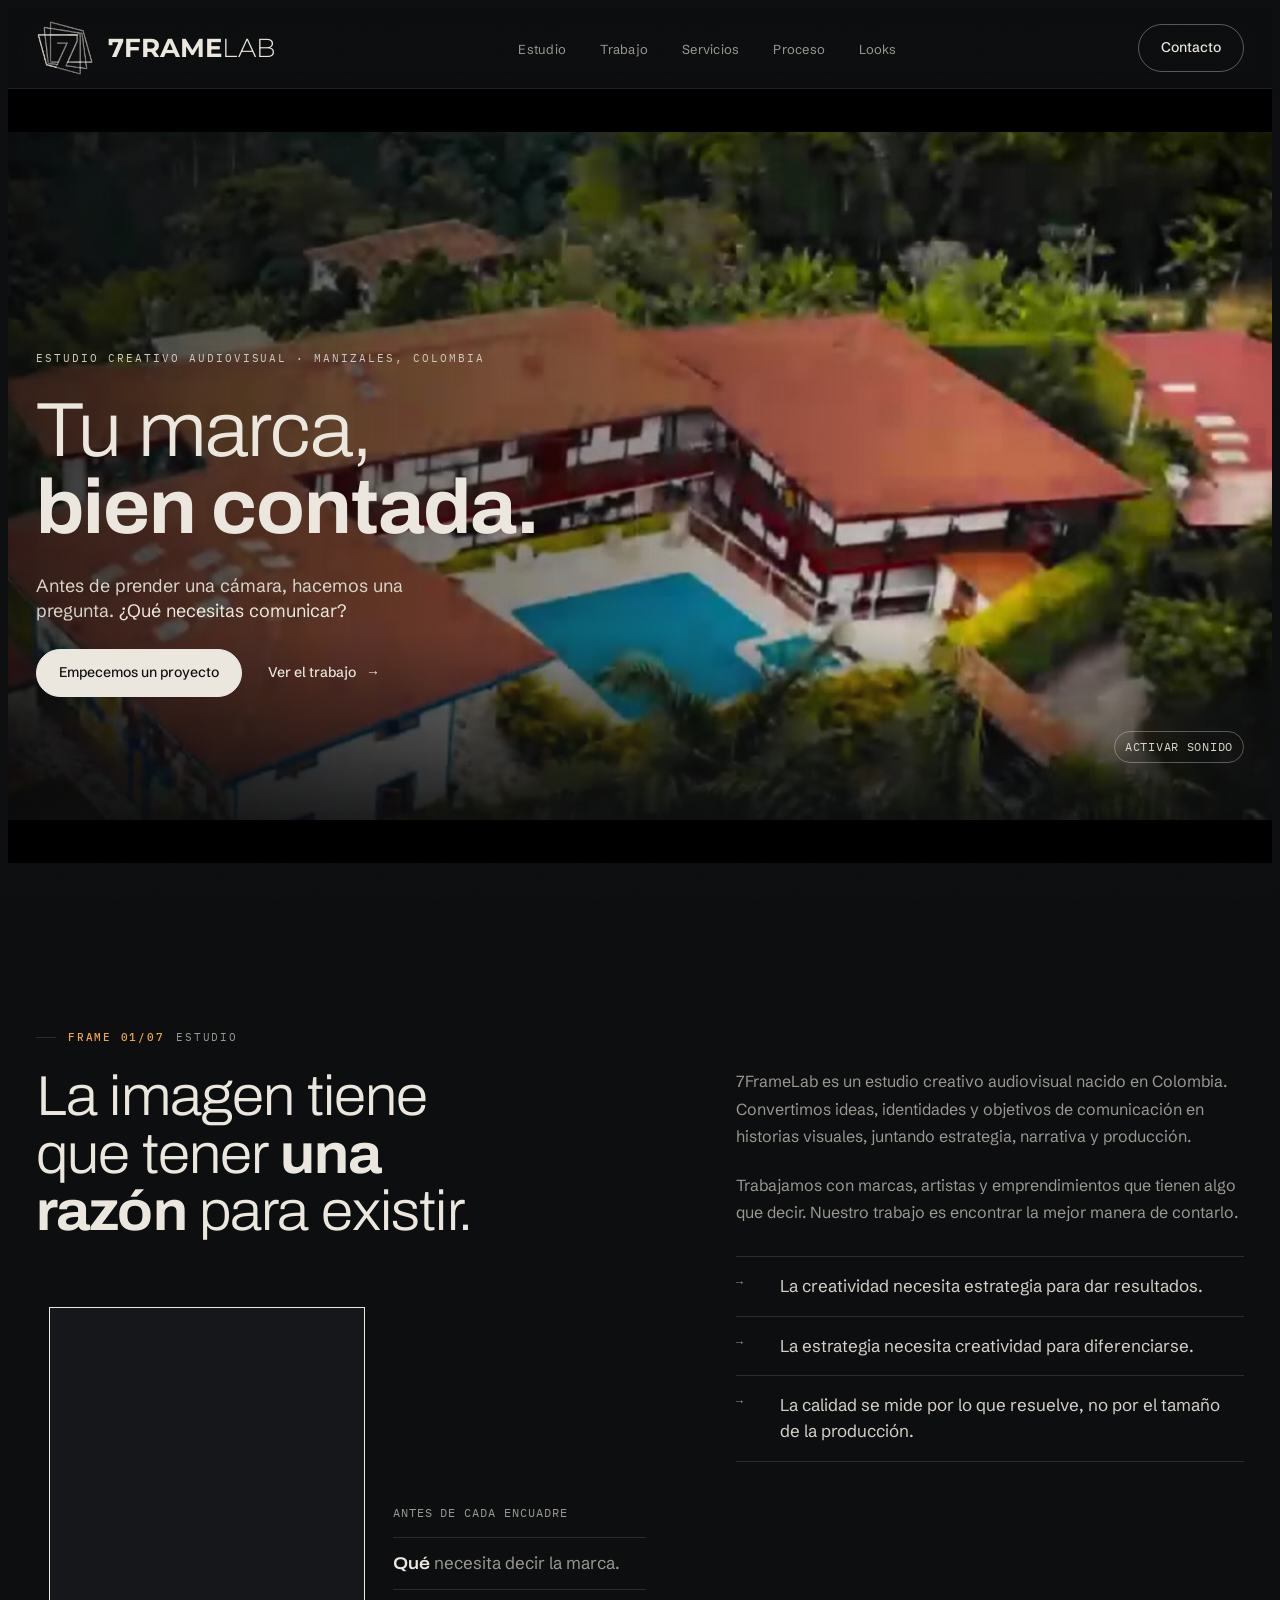
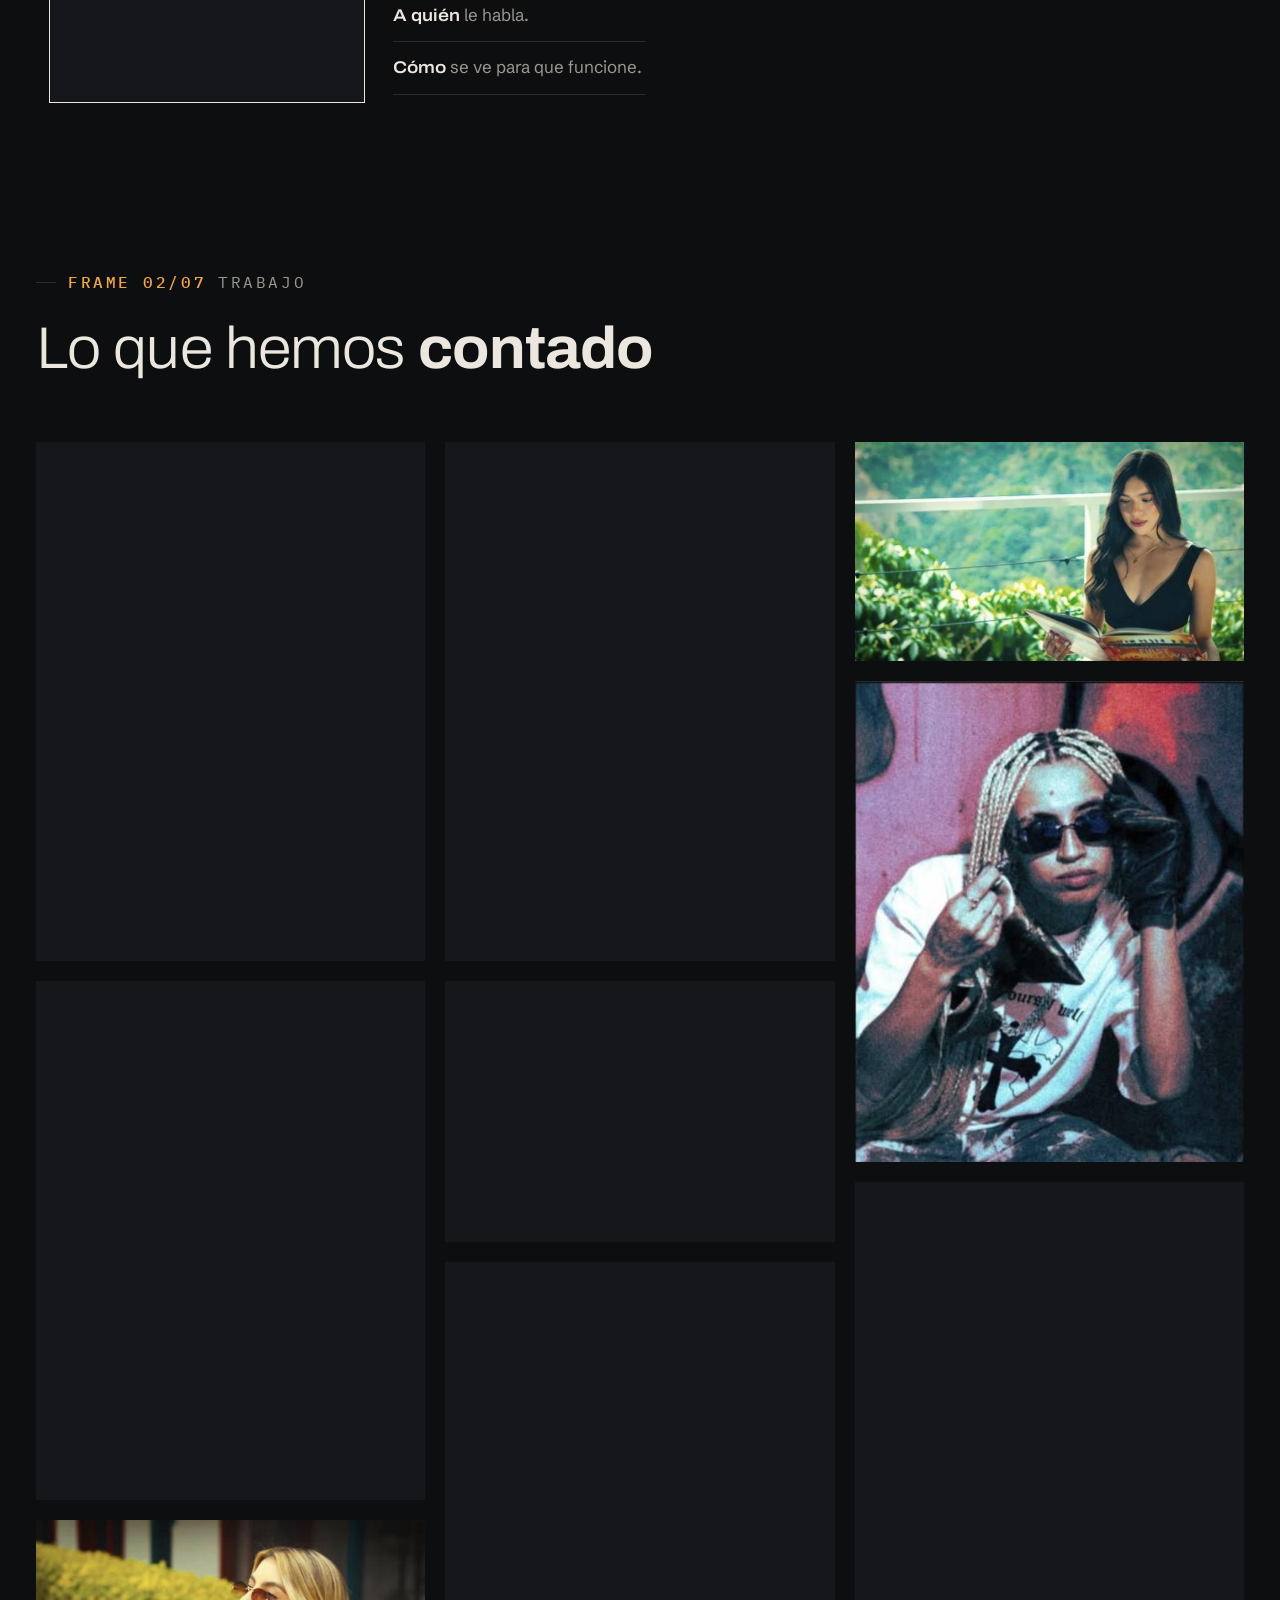
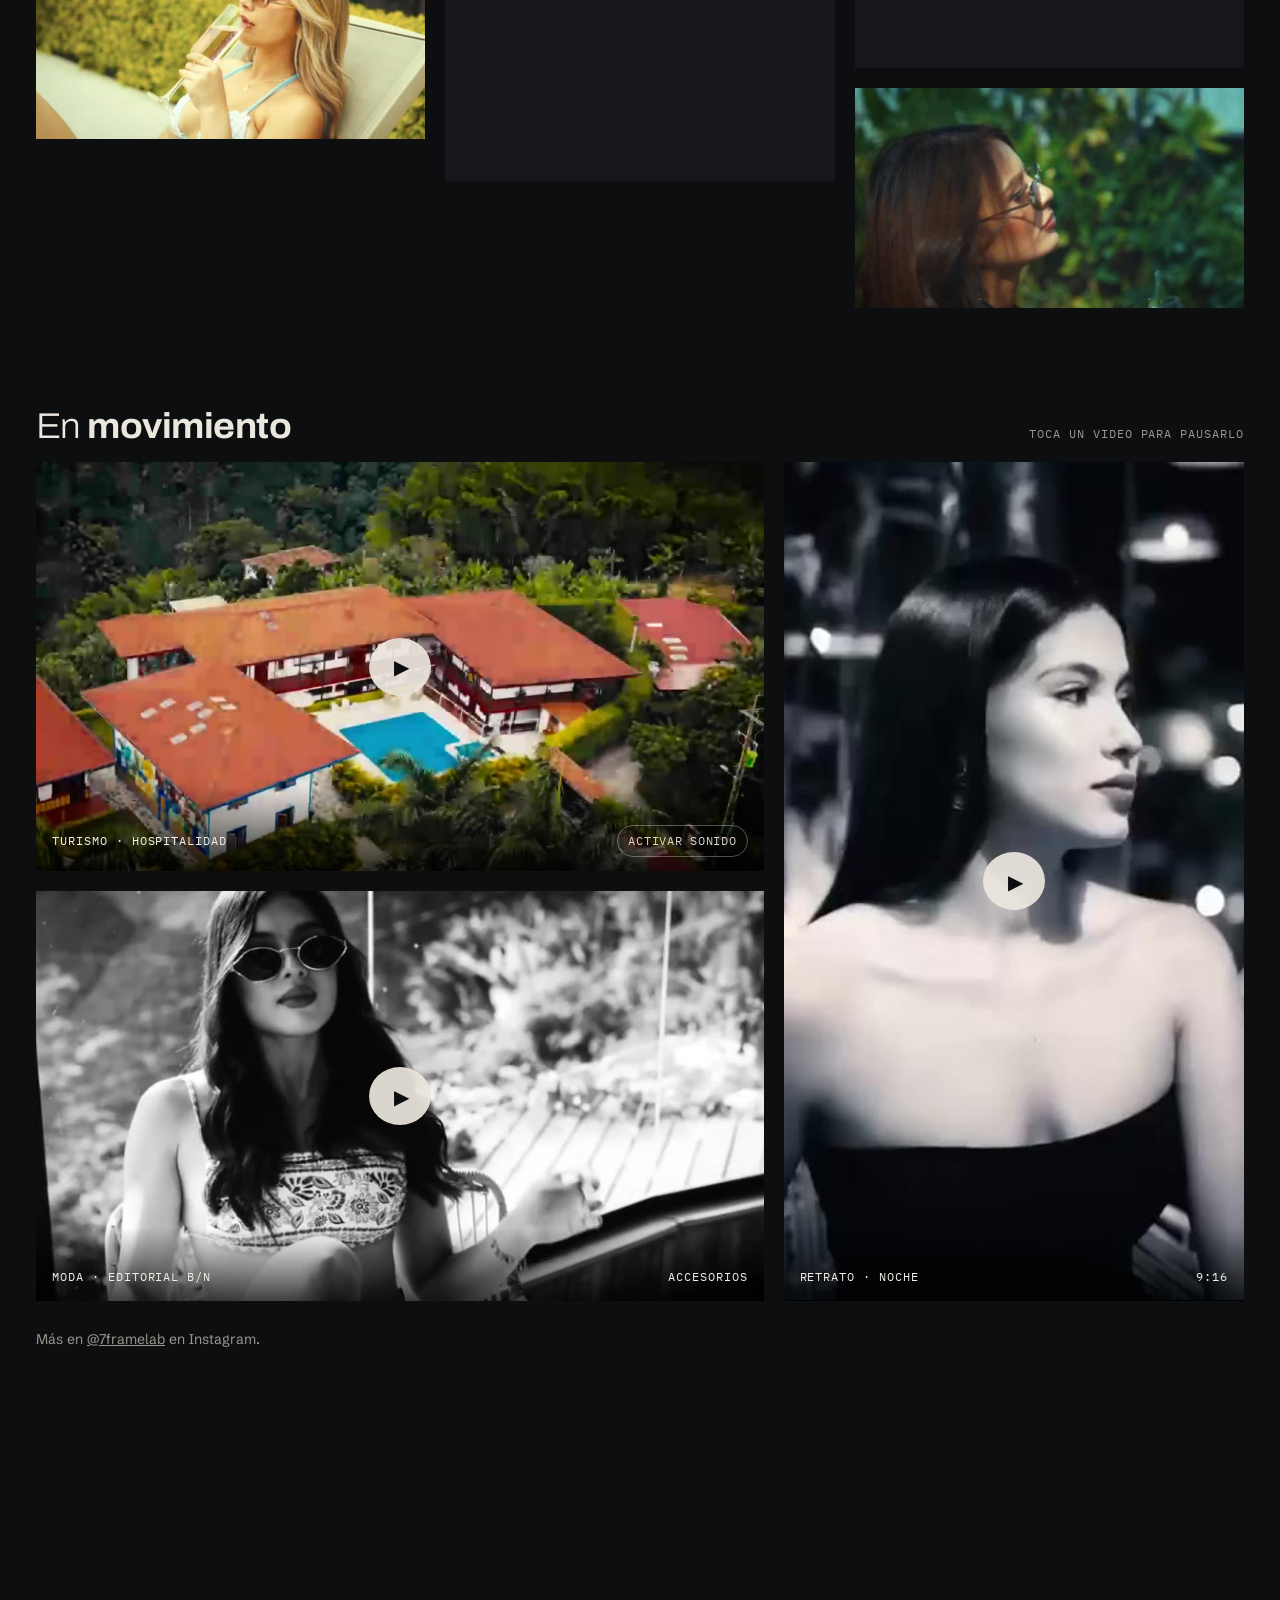
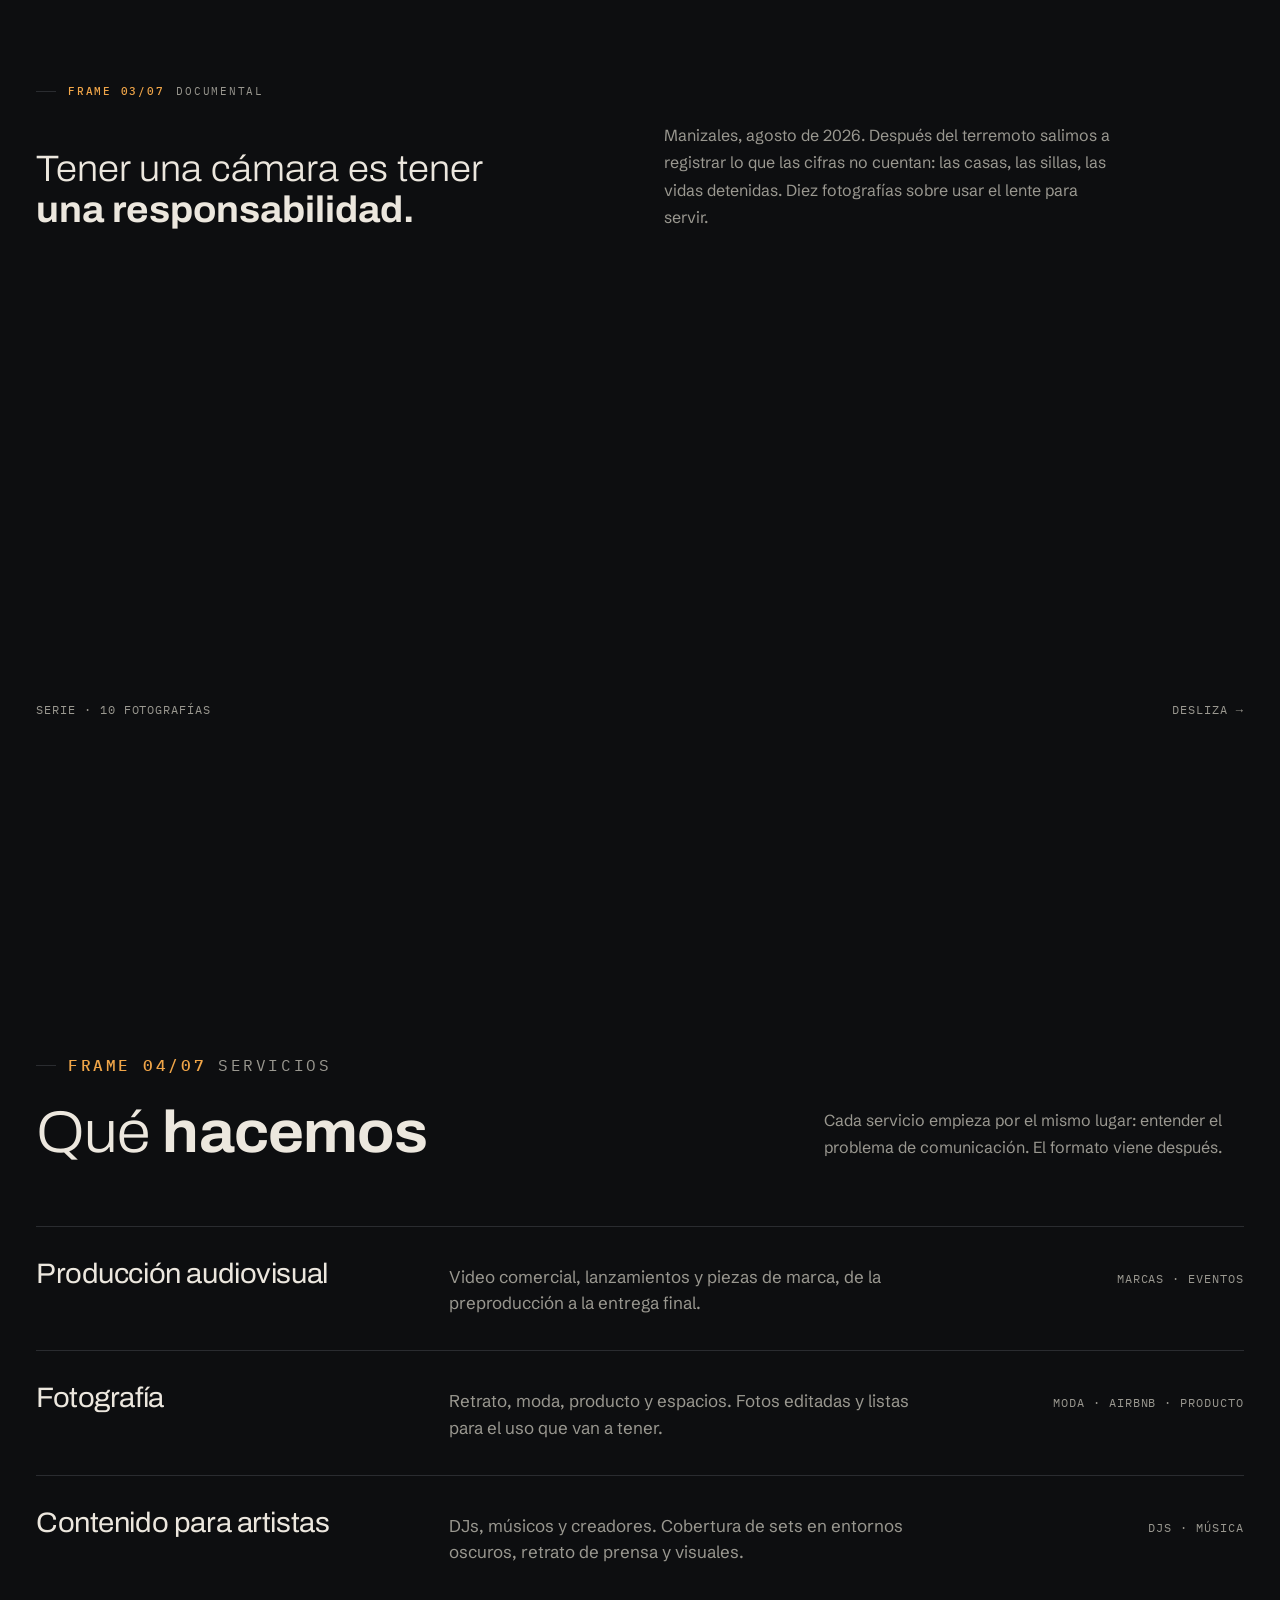
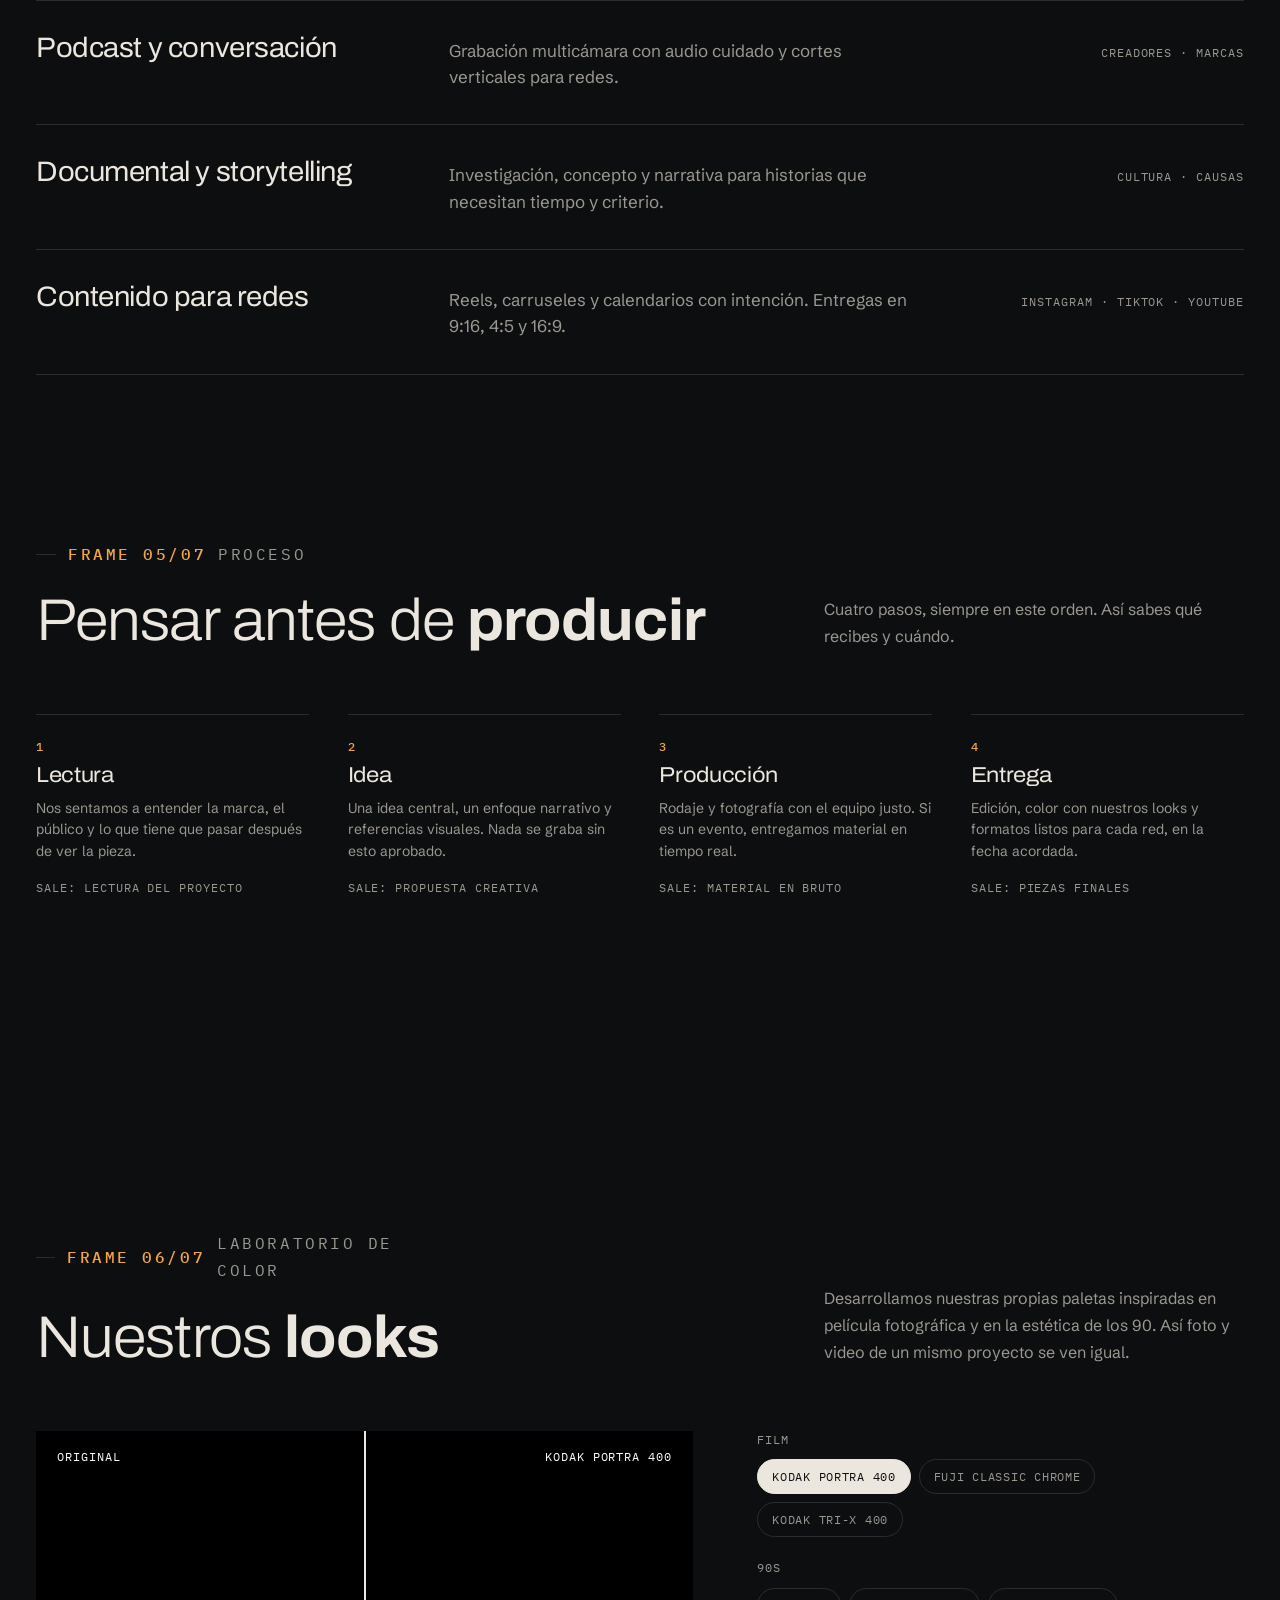
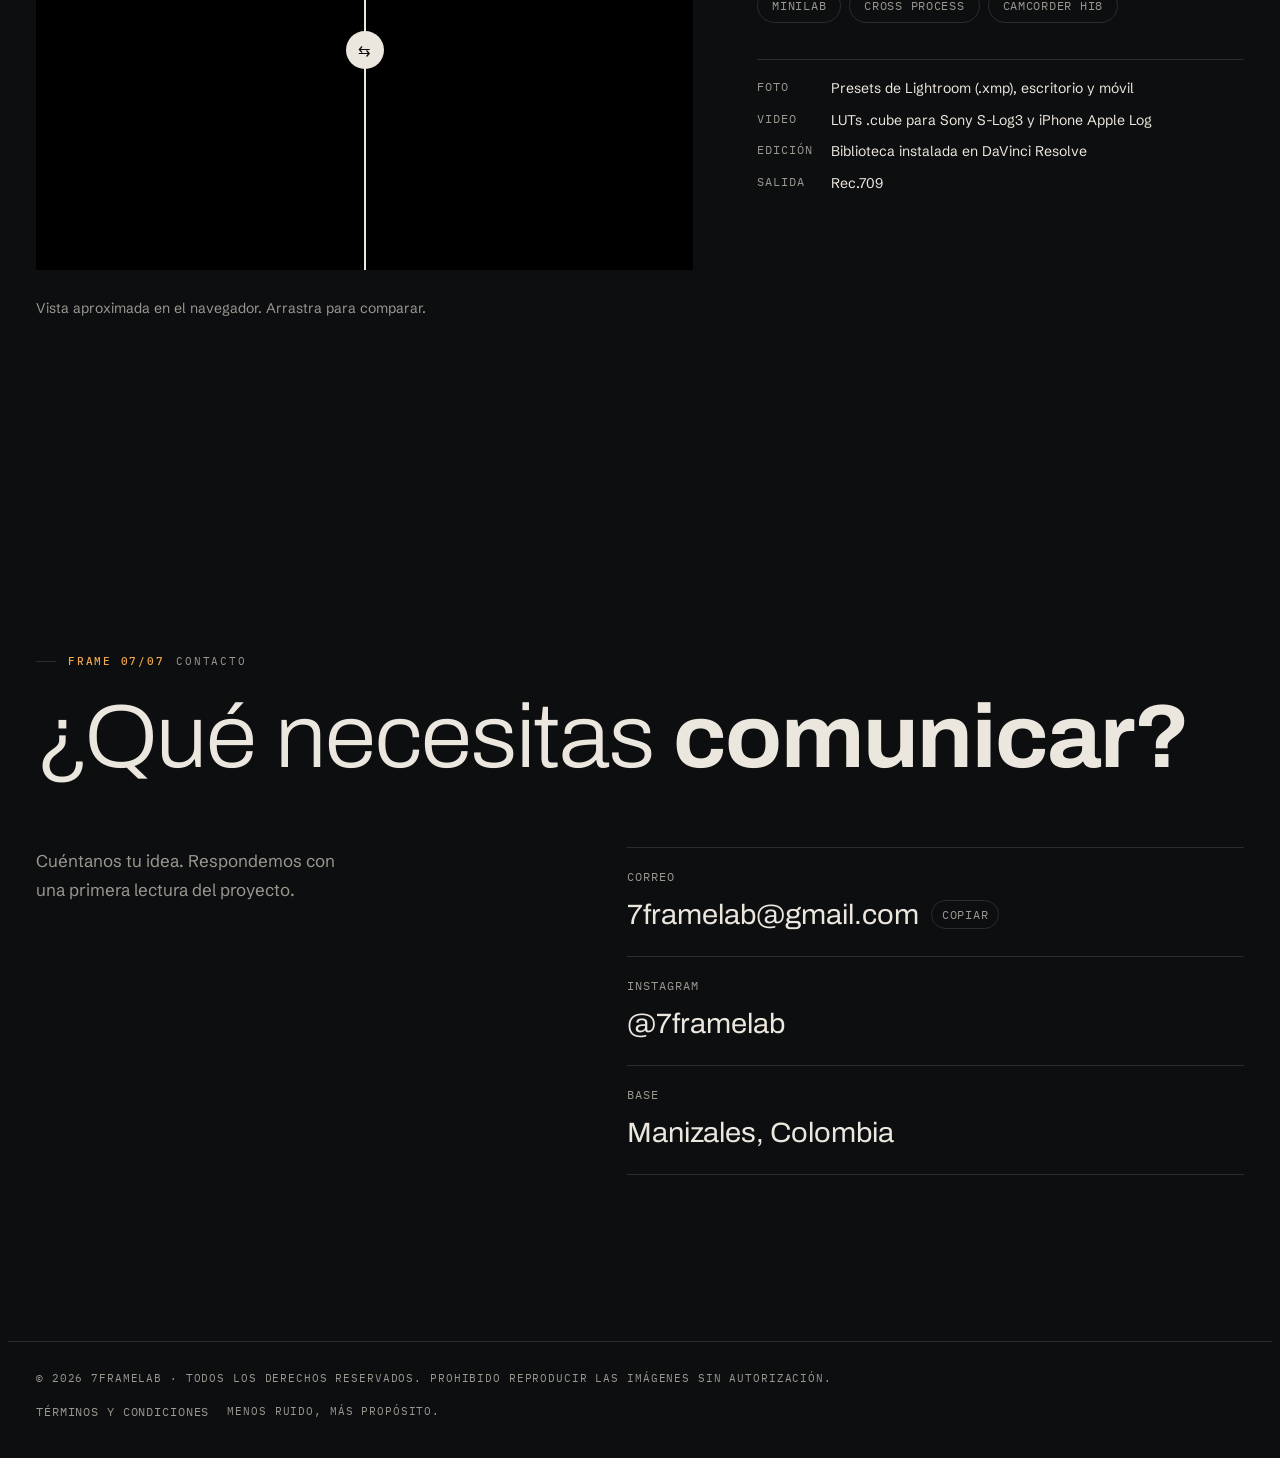
==== commit 1ff3e6d4: "Rediseño minimalista y premium Co-Authored-By: Claude Opus 5.5 <noreply@anthropic.com> Claude-Sessio" ====
--- a/index.html
+++ b/index.html
@@ -28,9 +28,9 @@
       <li><a href="#servicios">Servicios</a></li>
       <li><a href="#proceso">Proceso</a></li>
       <li><a href="#looks">Looks</a></li>
-      <li><a href="#contacto">Contacto</a></li>
+      <li class="only-m"><a href="#contacto">Contacto</a></li>
     </ul>
-    <a class="btn solid cta-top" href="#contacto">Cuéntanos tu idea</a>
+    <a class="btn cta-top" href="#contacto">Contacto</a>
     <button class="btn menu-btn" id="menuBtn" aria-expanded="false" aria-controls="menu">Menú</button>
   </div>
 </header>
@@ -42,34 +42,21 @@
   <div class="hero-shade" aria-hidden="true"></div>
   <div class="matte top" aria-hidden="true"></div>
   <div class="matte bottom" aria-hidden="true"></div>
-  <div class="hero-vf mono" aria-hidden="true">
-    <span class="rec"><i></i>REC</span>
-    <span data-tc>00:00:00:00</span>
-    <span class="corner tl"></span><span class="corner tr"></span><span class="corner bl"></span><span class="corner br"></span>
-  </div>
   <div class="wrap hero-inner">
     <div class="hero-copy">
       <p class="mono eyebrow">Estudio creativo audiovisual · Manizales, Colombia</p>
-      <h1>Tu marca, <em>bien</em> contada.</h1>
+      <h1>Tu marca, <strong>bien contada.</strong></h1>
       <p class="lede">Antes de prender una cámara, hacemos una pregunta. <span>¿Qué necesitas comunicar?</span></p>
       <div class="hero-actions">
         <a class="btn solid" href="#contacto">Empecemos un proyecto</a>
-        <a class="btn ghost" href="#trabajo">Ver el trabajo</a>
+        <a class="link-arrow" href="#trabajo">Ver el trabajo <span aria-hidden="true">→</span></a>
       </div>
     </div>
     <div class="hero-foot mono">
-      <span>Desliza ↓ · 7 frames</span>
-      <span class="credit">En pantalla: Turismo · Hospitalidad <button class="snd" id="heroSnd" type="button" aria-pressed="false">Activar sonido</button></span>
-    </div>
-  </div>
-</section>
-
-<div class="marquee" aria-hidden="true">
-  <div class="track">
-    <span>DJs</span><span>Podcast</span><span>Moda</span><span>Música</span><span>Marcas</span><span>Fitness</span><span>Documental</span><span>Turismo</span><span>Lifestyle</span><span>Gastronomía</span>
-    <span>DJs</span><span>Podcast</span><span>Moda</span><span>Música</span><span>Marcas</span><span>Fitness</span><span>Documental</span><span>Turismo</span><span>Lifestyle</span><span>Gastronomía</span>
-  </div>
-</div>
+      <button class="snd" id="heroSnd" type="button" aria-pressed="false">Activar sonido</button>
+    </div>
+  </div>
+</section>
 
 <!-- ================= 01 ESTUDIO ================= -->
 <section class="frame" id="estudio">
@@ -77,18 +64,13 @@
     <p class="mono frame-tag"><b>Frame 01/07</b> Estudio</p>
     <div class="manifesto">
       <div class="manifesto-visual">
-        <h2>La imagen tiene que tener <span>una razón</span> para existir.</h2>
+        <h2>La imagen tiene que tener <strong>una razón</strong> para existir.</h2>
         <figure class="reason">
           <div class="stack closed" id="stack" aria-hidden="true">
             <figure class="f3"><img decoding="async" src="img/ig-trenzas.jpg" alt=""></figure>
             <figure class="f2"><img decoding="async" src="img/ig-sombrero.jpg" alt=""></figure>
             <figure class="f1">
               <img decoding="async" src="img/ig-panuelo.jpg" alt="">
-              <div class="vf mono">
-                <div class="row"><span class="rec"><i></i>REC</span><span data-tc>00:00:00:00</span></div>
-                <div class="corners"></div>
-                <div class="row"><span>ISO 800 · f/1.4</span><span>24 fps · 4:5</span></div>
-              </div>
             </figure>
           </div>
           <figcaption class="reason-cap">
@@ -111,11 +93,6 @@
         </ul>
       </div>
     </div>
-    <div class="figures">
-      <div><strong>6</strong><span>líneas de servicio, de la idea a la pieza publicada</span></div>
-      <div><strong>25</strong><span>looks de color propios, para foto y video</span></div>
-      <div><strong>1</strong><span>pregunta antes de grabar: qué necesitas comunicar</span></div>
-    </div>
   </div>
 </section>
 
@@ -125,13 +102,7 @@
     <div class="frame-head">
       <div>
         <p class="mono frame-tag"><b>Frame 02/07</b> Trabajo</p>
-        <h2>Lo que hemos contado</h2>
-      </div>
-      <div class="filters" role="group" aria-label="Filtrar trabajo">
-        <button class="chip" aria-pressed="true" data-f="all">Todo</button>
-        <button class="chip" aria-pressed="false" data-f="retrato">Retrato y moda</button>
-        <button class="chip" aria-pressed="false" data-f="artista">Artistas</button>
-        <button class="chip" aria-pressed="false" data-f="video">Video</button>
+        <h2>Lo que hemos <strong>contado</strong></h2>
       </div>
     </div>
     <div class="grid" id="grid">
@@ -148,7 +119,7 @@
     </div>
     <div class="motion" id="video">
       <div class="motion-head">
-        <h3>En movimiento</h3>
+        <h3>En <strong>movimiento</strong></h3>
         <span class="mono muted">Toca un video para pausarlo</span>
       </div>
       <div class="motion-grid">
@@ -179,7 +150,6 @@
       <p>Manizales, agosto de 2026. Después del terremoto salimos a registrar lo que las cifras no cuentan: las casas, las sillas, las vidas detenidas. Diez fotografías sobre usar el lente para servir.</p>
     </div>
   </div>
-  <div class="perfs" aria-hidden="true"></div>
   <div class="reel" tabindex="0" aria-label="Serie documental, desliza para ver las diez imágenes">
     <img decoding="async" src="img/doc-01.jpg" alt="Tener una cámara es tener una responsabilidad" loading="lazy">
     <img decoding="async" src="img/doc-02.jpg" alt="Manizales. Agosto, 2026" loading="lazy">
@@ -203,7 +173,7 @@
     <div class="frame-head">
       <div>
         <p class="mono frame-tag"><b>Frame 04/07</b> Servicios</p>
-        <h2>Qué hacemos</h2>
+        <h2>Qué <strong>hacemos</strong></h2>
       </div>
       <p>Cada servicio empieza por el mismo lugar: entender el problema de comunicación. El formato viene después.</p>
     </div>
@@ -224,7 +194,7 @@
     <div class="frame-head">
       <div>
         <p class="mono frame-tag"><b>Frame 05/07</b> Proceso</p>
-        <h2>Pensar antes de producir</h2>
+        <h2>Pensar antes de <strong>producir</strong></h2>
       </div>
       <p>Cuatro pasos, siempre en este orden. Así sabes qué recibes y cuándo.</p>
     </div>
@@ -243,7 +213,7 @@
     <div class="frame-head">
       <div>
         <p class="mono frame-tag"><b>Frame 06/07</b> Laboratorio de color</p>
-        <h2>Nuestros looks</h2>
+        <h2>Nuestros <strong>looks</strong></h2>
       </div>
       <p>Desarrollamos nuestras propias paletas inspiradas en película fotográfica y en la estética de los 90. Así foto y video de un mismo proyecto se ven igual.</p>
     </div>
@@ -284,27 +254,9 @@
 <section class="frame contact" id="contacto">
   <div class="wrap">
     <p class="mono frame-tag"><b>Frame 07/07</b> Contacto</p>
-    <h2>¿Qué necesitas <span>comunicar?</span></h2>
-    <div class="contact-grid">
-      <form class="brief" id="brief">
-        <span class="mono muted">Arma tu mensaje</span>
-        <div class="chips" role="group" aria-label="Tipo de proyecto" id="kinds">
-          <button type="button" class="chip" aria-pressed="false">Video de marca</button>
-          <button type="button" class="chip" aria-pressed="false">Fotografía</button>
-          <button type="button" class="chip" aria-pressed="false">Contenido para DJ o artista</button>
-          <button type="button" class="chip" aria-pressed="false">Podcast</button>
-          <button type="button" class="chip" aria-pressed="false">Evento</button>
-          <button type="button" class="chip" aria-pressed="false">Documental</button>
-        </div>
-        <label for="msg" class="mono muted">Cuéntanos en dos líneas</label>
-        <textarea id="msg" maxlength="1000" autocomplete="off" spellcheck="true" placeholder="Somos una marca de ropa en Manizales y queremos lanzar la colección de diciembre…"></textarea>
-        <div class="row">
-          <button class="btn solid" type="submit">Copiar mensaje</button>
-          <span class="status" id="status" role="status"></span>
-        </div>
-        <p class="note m0">Pégalo en un correo o en un DM y te respondemos.</p>
-        <p class="consent">Este mensaje no se envía ni se guarda: se arma en tu navegador y tú decides a quién mandarlo. Si nos escribes, tratamos tus datos según nuestros <a href="terminos.html">términos y condiciones</a>.</p>
-      </form>
+    <h2>¿Qué necesitas <strong>comunicar?</strong></h2>
+    <div class="contact-simple">
+      <p class="contact-lede">Cuéntanos tu idea. Respondemos con una primera lectura del proyecto.</p>
       <div class="channels">
         <div class="channel">
           <span class="mono">Correo</span>
@@ -312,7 +264,7 @@
         </div>
         <div class="channel">
           <span class="mono">Instagram</span>
-          <span class="v"><a href="https://www.instagram.com/7framelab/" target="_blank" rel="noopener noreferrer">@7framelab ↗</a></span>
+          <span class="v"><a href="https://www.instagram.com/7framelab/" target="_blank" rel="noopener noreferrer">@7framelab</a></span>
         </div>
         <div class="channel">
           <span class="mono">Base</span>
--- a/css/styles.css
+++ b/css/styles.css
@@ -340,3 +340,100 @@
 .nav .wrap{padding-block:12px}
 @media (max-width:860px){.brand-mark{height:44px}.brand .wm{font-size:1.25rem}.brand{gap:10px}}
 @media (max-width:380px){.brand .wm{font-size:1.1rem}}
+
+/* =========================================================
+   MINIMAL PREMIUM: menos elementos, más aire, tipografía fina
+   con la palabra clave en negrita (como el logo: 7FRAME / LAB)
+   ========================================================= */
+body::after{opacity:.025}
+.frame{padding-block:clamp(96px,13vw,168px)}
+.frame-head{margin-bottom:clamp(40px,5vw,72px)}
+.frame-tag{font-size:.6875rem;letter-spacing:.16em;margin-bottom:22px}
+.frame-tag::before{width:20px;background:var(--line)}
+h1,h2,h3{font-weight:300;font-stretch:104%;letter-spacing:-.015em}
+h1 strong,h2 strong,h3 strong{font-weight:700}
+h2{font-size:clamp(2.1rem,4.6vw,3.9rem);line-height:1.02}
+h2 span,h2 strong{color:var(--paper)}
+.frame-head p,.manifesto-body p,.doc-intro p{color:var(--muted);font-size:1rem;line-height:1.7}
+
+/* Botones y enlaces */
+.btn{font-weight:500;padding:12px 22px;border-color:rgba(236,231,222,.35)}
+.btn.solid{background:var(--paper);border-color:var(--paper);color:var(--ink)}
+.btn.solid:hover{background:transparent;color:var(--paper)}
+.link-arrow{display:inline-flex;align-items:center;gap:10px;color:var(--paper);text-decoration:none;font-weight:500;font-size:var(--s-sm);padding:12px 4px}
+.link-arrow span{transition:transform .3s}
+.link-arrow:hover span{transform:translateX(5px)}
+.nav{background:color-mix(in srgb,var(--ink) 70%,transparent);border-bottom-color:rgba(42,44,48,.6)}
+.nav ul{gap:34px}
+.nav ul a{font-size:.8125rem;letter-spacing:.02em}
+.only-m{display:none}
+@media (max-width:860px){.only-m{display:list-item}}
+
+/* Hero: solo video, titular y una acción */
+.hero-film h1{font-size:clamp(2.6rem,min(6vw,10vh),5.8rem);font-stretch:104%;font-weight:300;line-height:1;text-shadow:none}
+.hero-film h1 strong{font-weight:700}
+.hero-film .lede{font-size:clamp(1.05rem,1.4vw,1.25rem);color:#d9d4ca;max-width:34ch}
+.hero-film .lede span{color:var(--paper)}
+.hero-film .eyebrow{color:#cfcac1;letter-spacing:.18em;font-size:.6875rem}
+.hero-film .hero-copy{gap:26px}
+.hero-actions{gap:22px;align-items:center}
+.hero-foot{justify-content:flex-end}
+.hero-shade{background:linear-gradient(90deg,rgba(8,9,10,.78) 0%,rgba(8,9,10,.42) 45%,rgba(8,9,10,.05) 78%),linear-gradient(0deg,rgba(13,14,16,1) 0%,rgba(13,14,16,0) 30%)}
+.snd{background:transparent;border-color:rgba(255,255,255,.3);color:#d9d4ca}
+.snd[aria-pressed="true"]{background:var(--paper);border-color:var(--paper);color:var(--ink)}
+
+/* Estudio */
+.manifesto{gap:clamp(48px,7vw,110px)}
+.manifesto h2{font-size:clamp(2.1rem,4.4vw,3.7rem)}
+.principles li{color:#d6d1c8;padding:16px 0}
+.principles li span{color:var(--muted)}
+.reason .stack .f1,.reason .stack .f2,.reason .stack .f3{border-width:1px}
+.reason-cap .mono{color:var(--muted)}
+.reason-cap b{font-weight:600}
+
+/* Trabajo: leyendas solo al pasar el cursor */
+.grid{column-gap:20px}
+.shot{margin-bottom:20px}
+@media (hover:hover){
+  .shot figcaption{opacity:0;transition:opacity .4s}
+  .shot:hover figcaption{opacity:1}
+}
+.motion{margin-top:clamp(72px,8vw,120px)}
+.motion-head h3{font-size:clamp(1.6rem,2.8vw,2.3rem);font-stretch:104%}
+.motion-grid{gap:20px}
+.clip figcaption{padding:40px 16px 14px}
+.note{margin-top:28px}
+
+/* Documental */
+.doc{background:var(--ink);border-block:0}
+.doc-intro blockquote{font-weight:300;font-stretch:104%}
+.doc-intro blockquote span{color:var(--paper);font-weight:700}
+.reel{gap:20px}
+
+/* Servicios */
+.service{padding:34px 0;grid-template-columns:minmax(0,1fr) minmax(0,1.3fr) minmax(0,.7fr)}
+.service h3{font-weight:400;font-stretch:104%;font-size:clamp(1.35rem,2.2vw,1.85rem);transition:color .3s}
+.service:hover h3{color:var(--paper)}
+.service .for{color:var(--muted)}
+@media (max-width:860px){.service{grid-template-columns:1fr}}
+
+/* Proceso: sin cajas */
+.steps{gap:clamp(24px,3vw,48px)}
+.step{border:0;background:transparent;padding:26px 0 0;border-top:1px solid var(--line);gap:12px}
+.step .n{font-family:var(--f-mono);font-size:.75rem;font-weight:500;color:var(--tungsten);-webkit-text-stroke:0;letter-spacing:.12em}
+.step h3{font-weight:400;font-size:1.35rem}
+.step .out{border-top:0;padding-top:4px;color:var(--muted)}
+
+/* Looks */
+.looks{gap:clamp(40px,5vw,80px)}
+.viewer{border:0}
+
+/* Contacto */
+.contact{border-top:0}
+.contact h2{font-size:clamp(2.6rem,7vw,6rem);font-stretch:104%;font-weight:300}
+.contact-simple{display:grid;grid-template-columns:minmax(0,1fr) minmax(0,1.2fr);gap:clamp(40px,6vw,96px);margin-top:clamp(40px,5vw,72px);align-items:start}
+.contact-lede{color:var(--muted);font-size:1.0625rem;max-width:32ch;line-height:1.7}
+.channel .v{font-weight:400;font-stretch:104%}
+@media (max-width:860px){.contact-simple{grid-template-columns:1fr}}
+footer .wrap{font-size:.6875rem;letter-spacing:.08em}
+@media (max-width:640px){.grid{columns:2;column-gap:10px}.shot{margin-bottom:10px}.frame-tag{flex-wrap:wrap}}
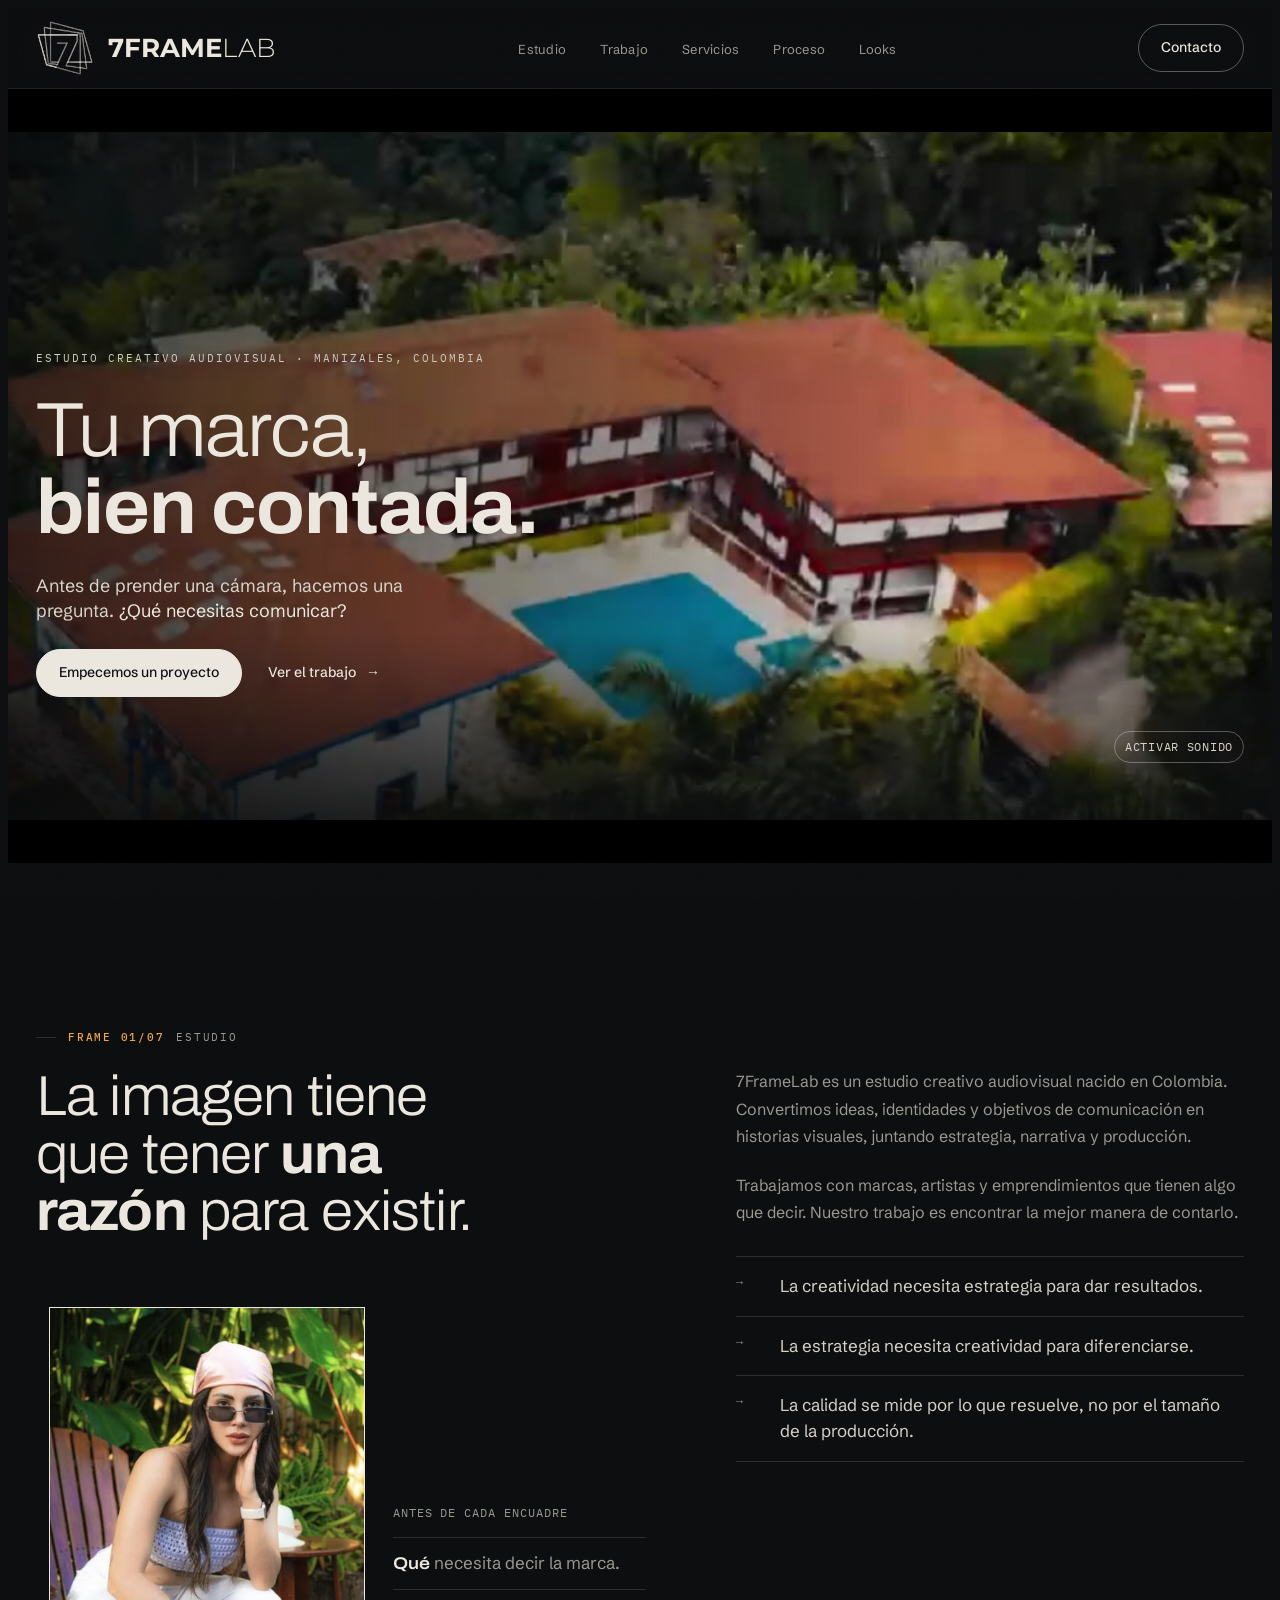
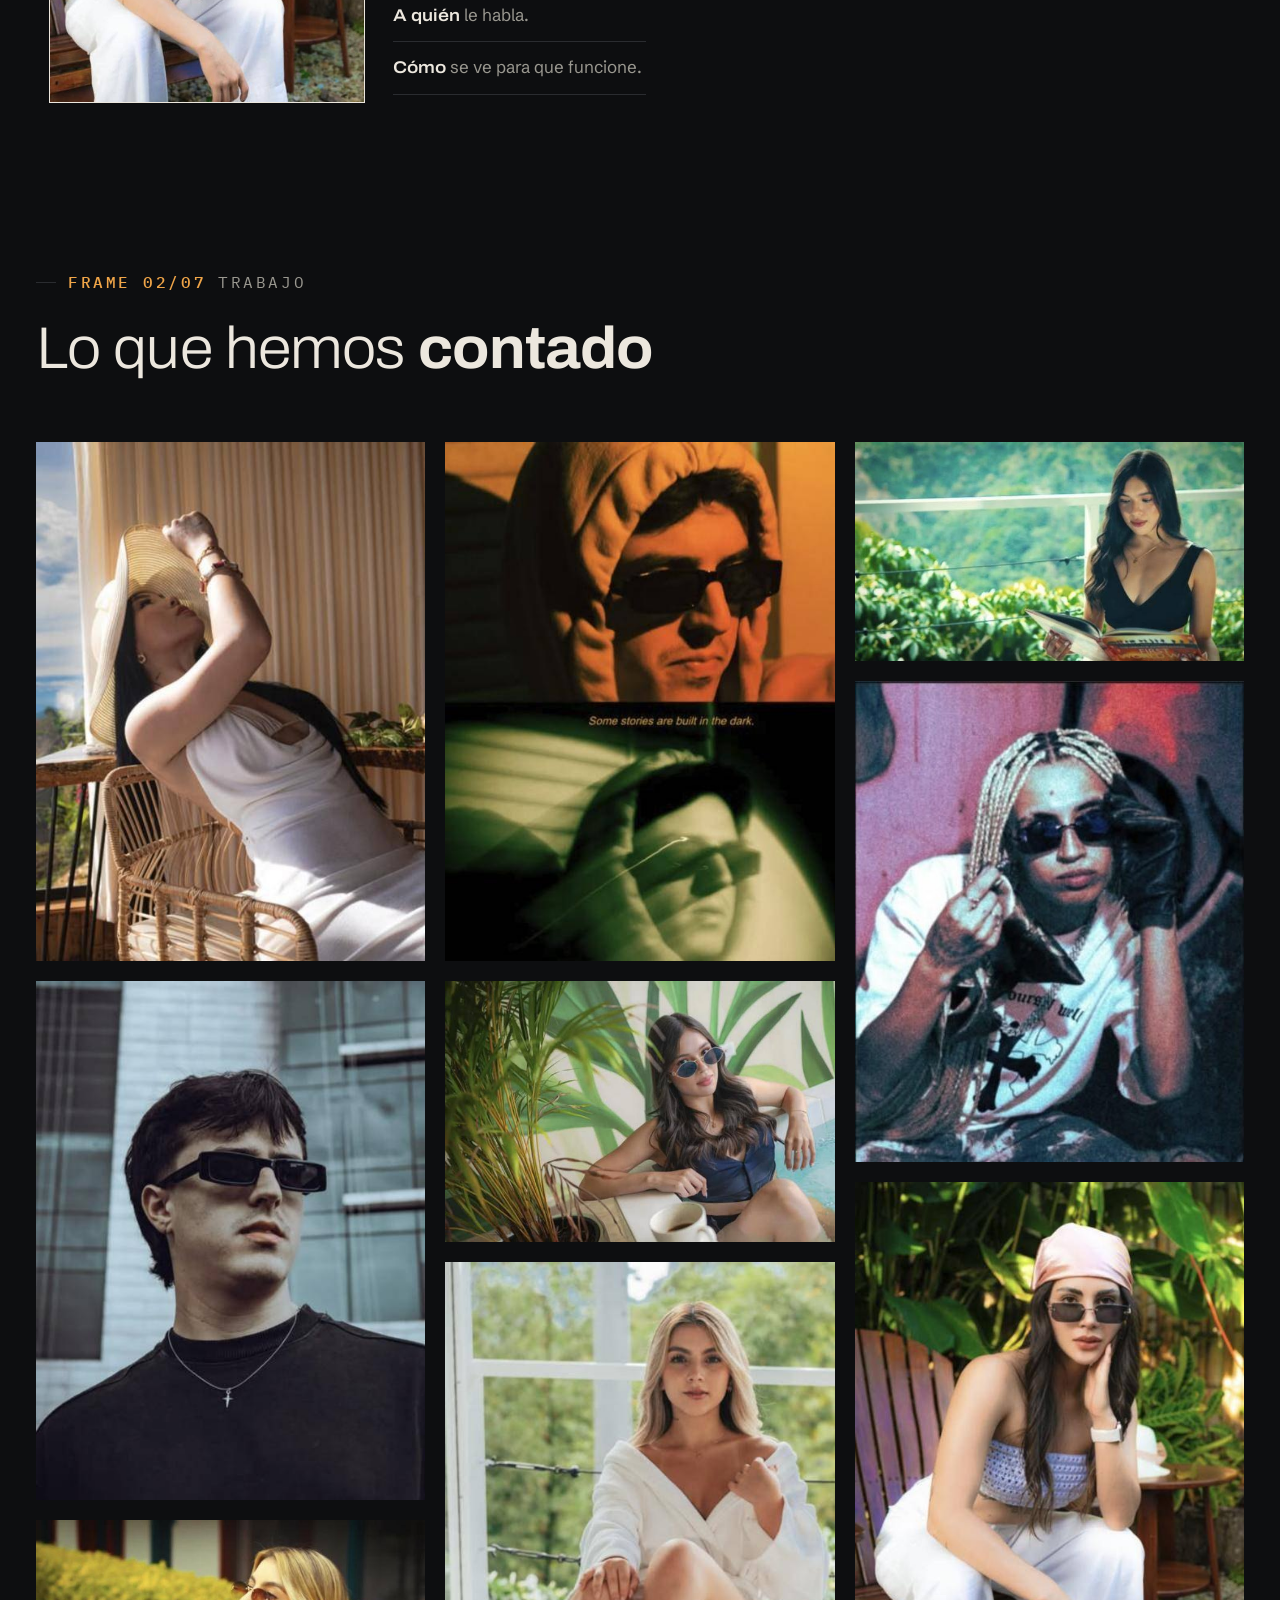
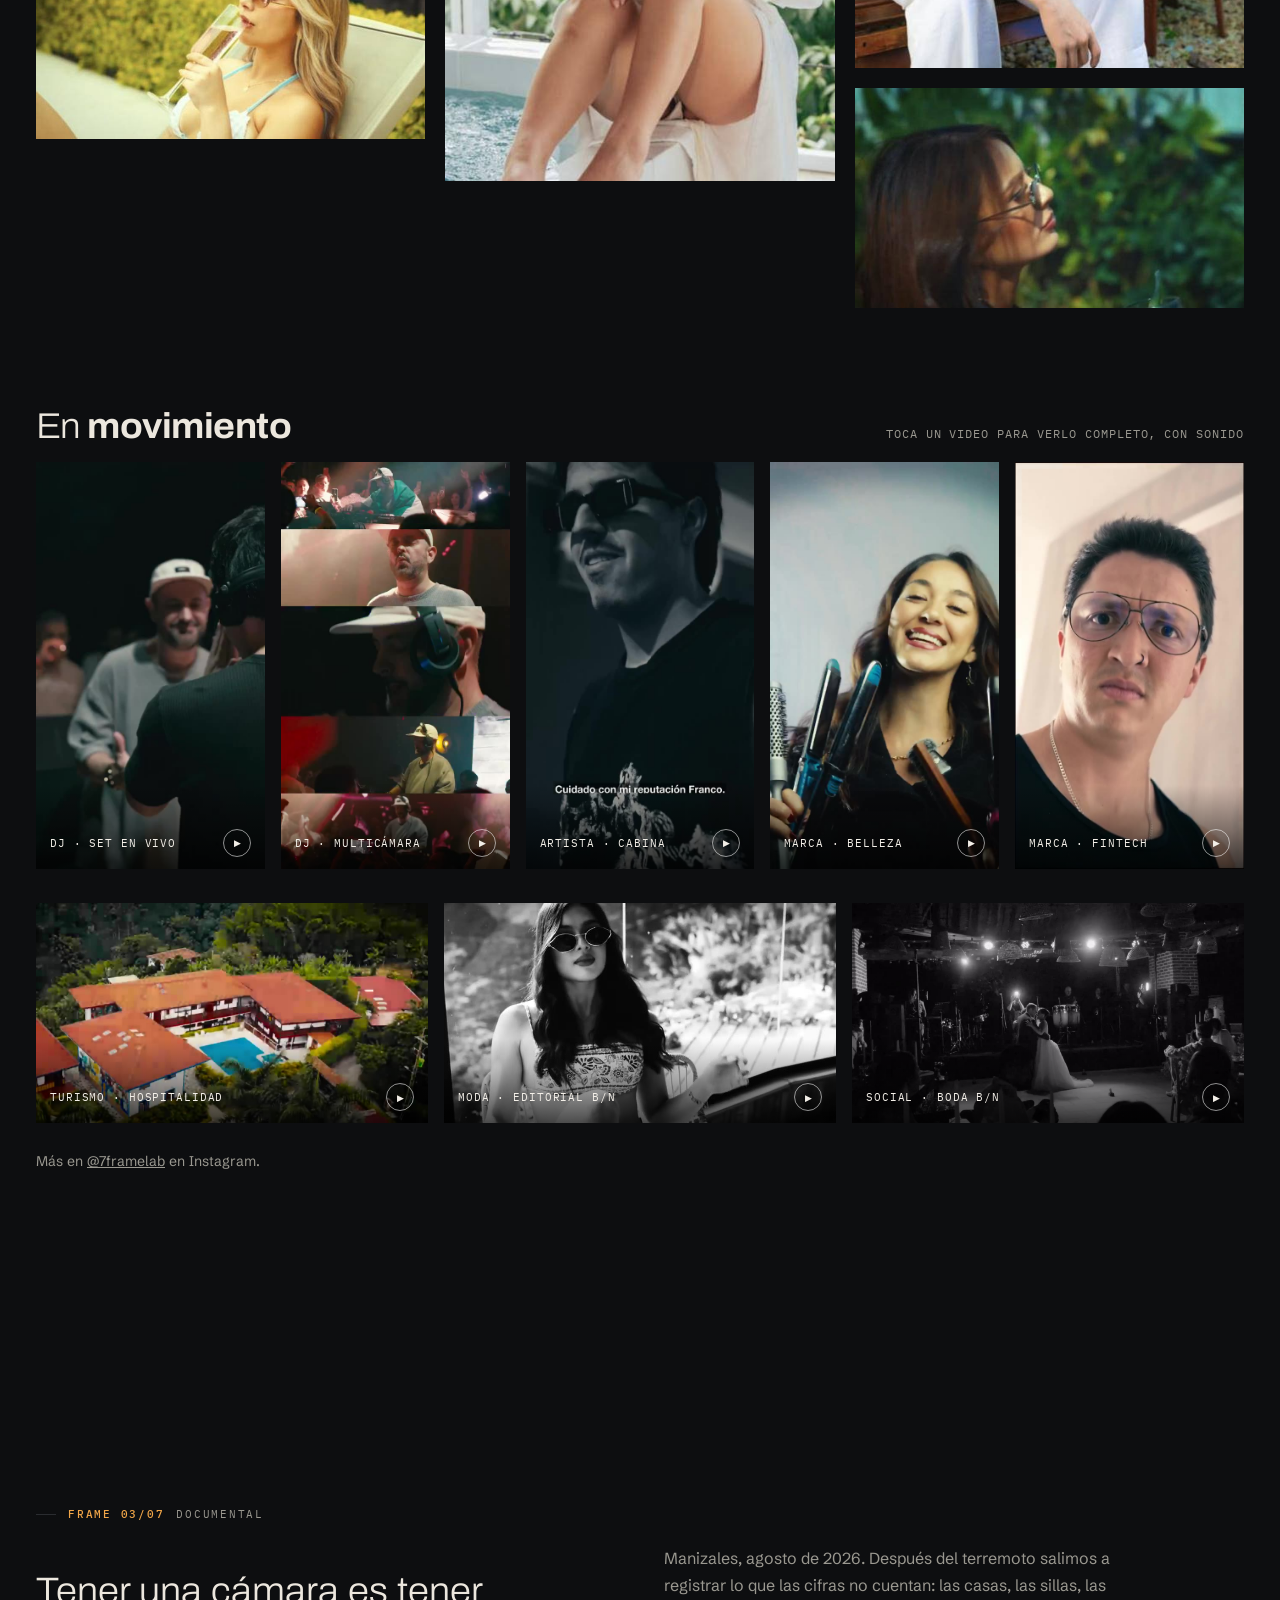
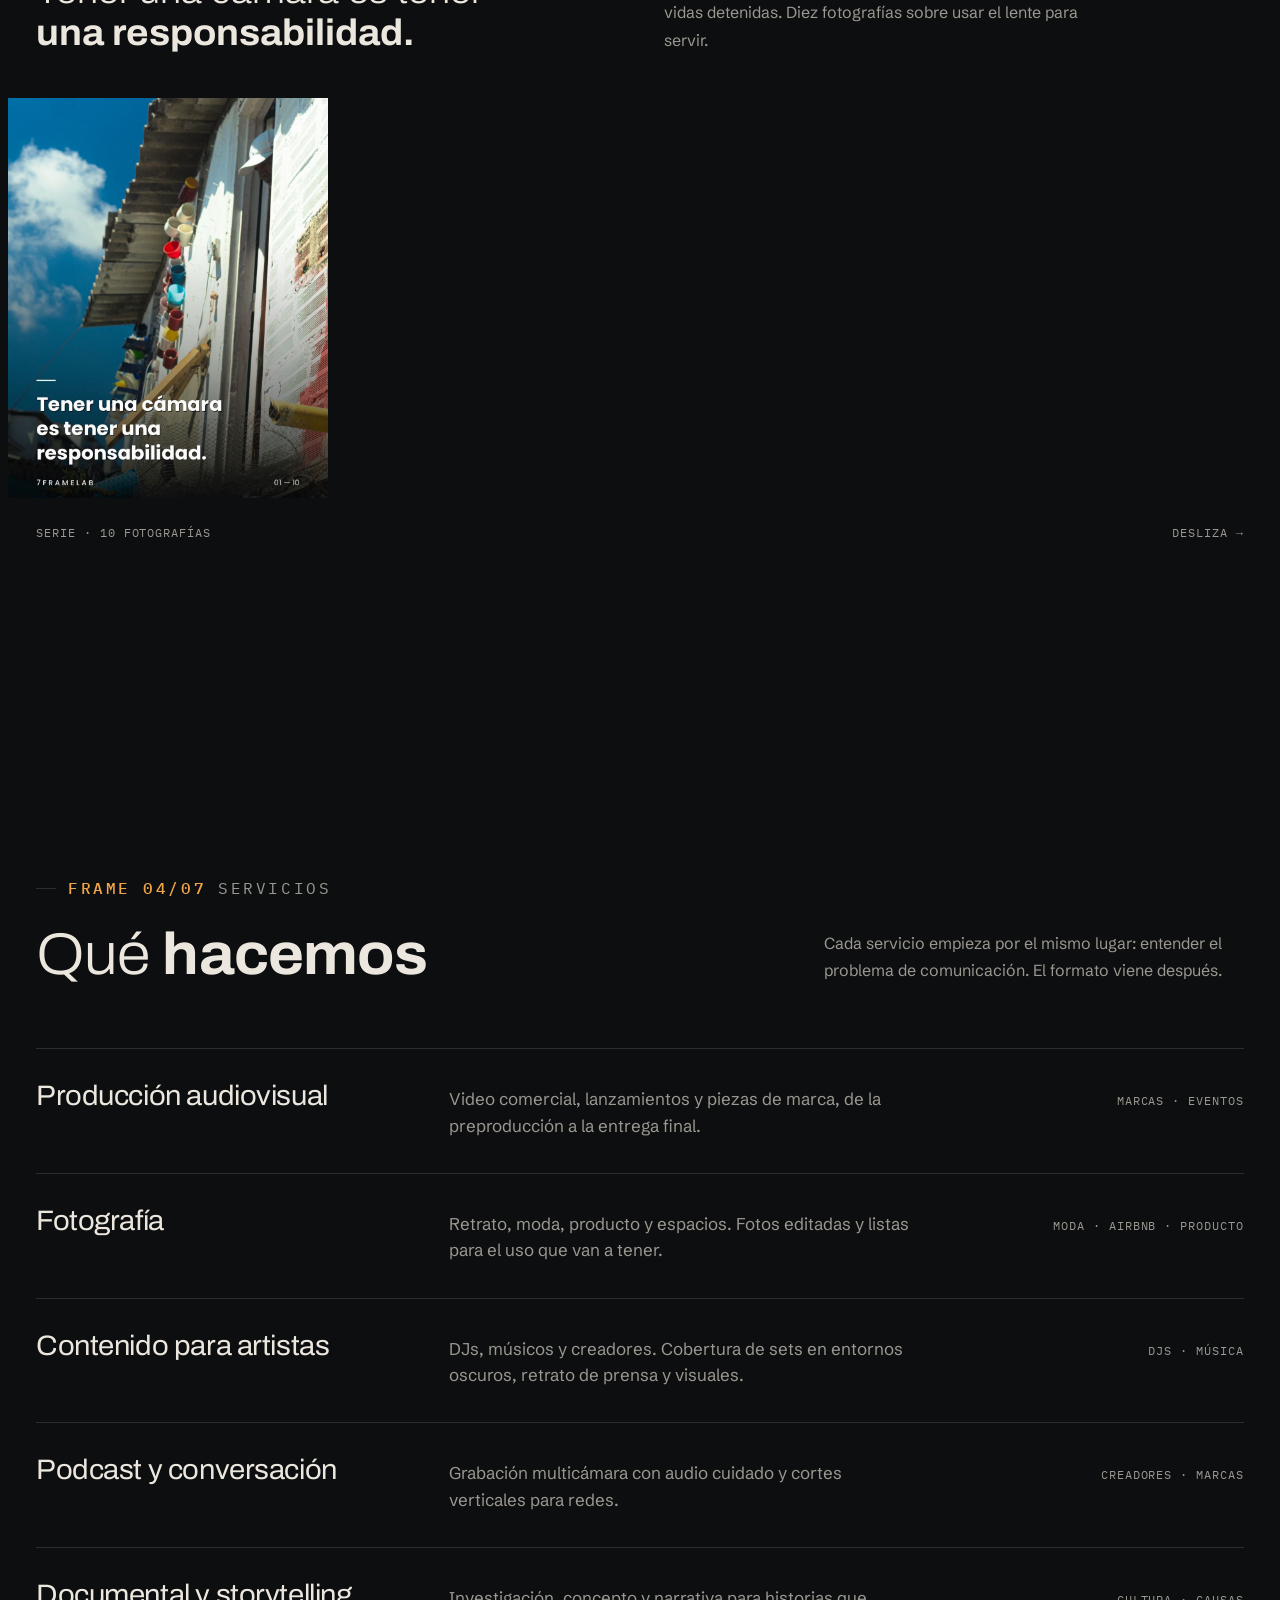
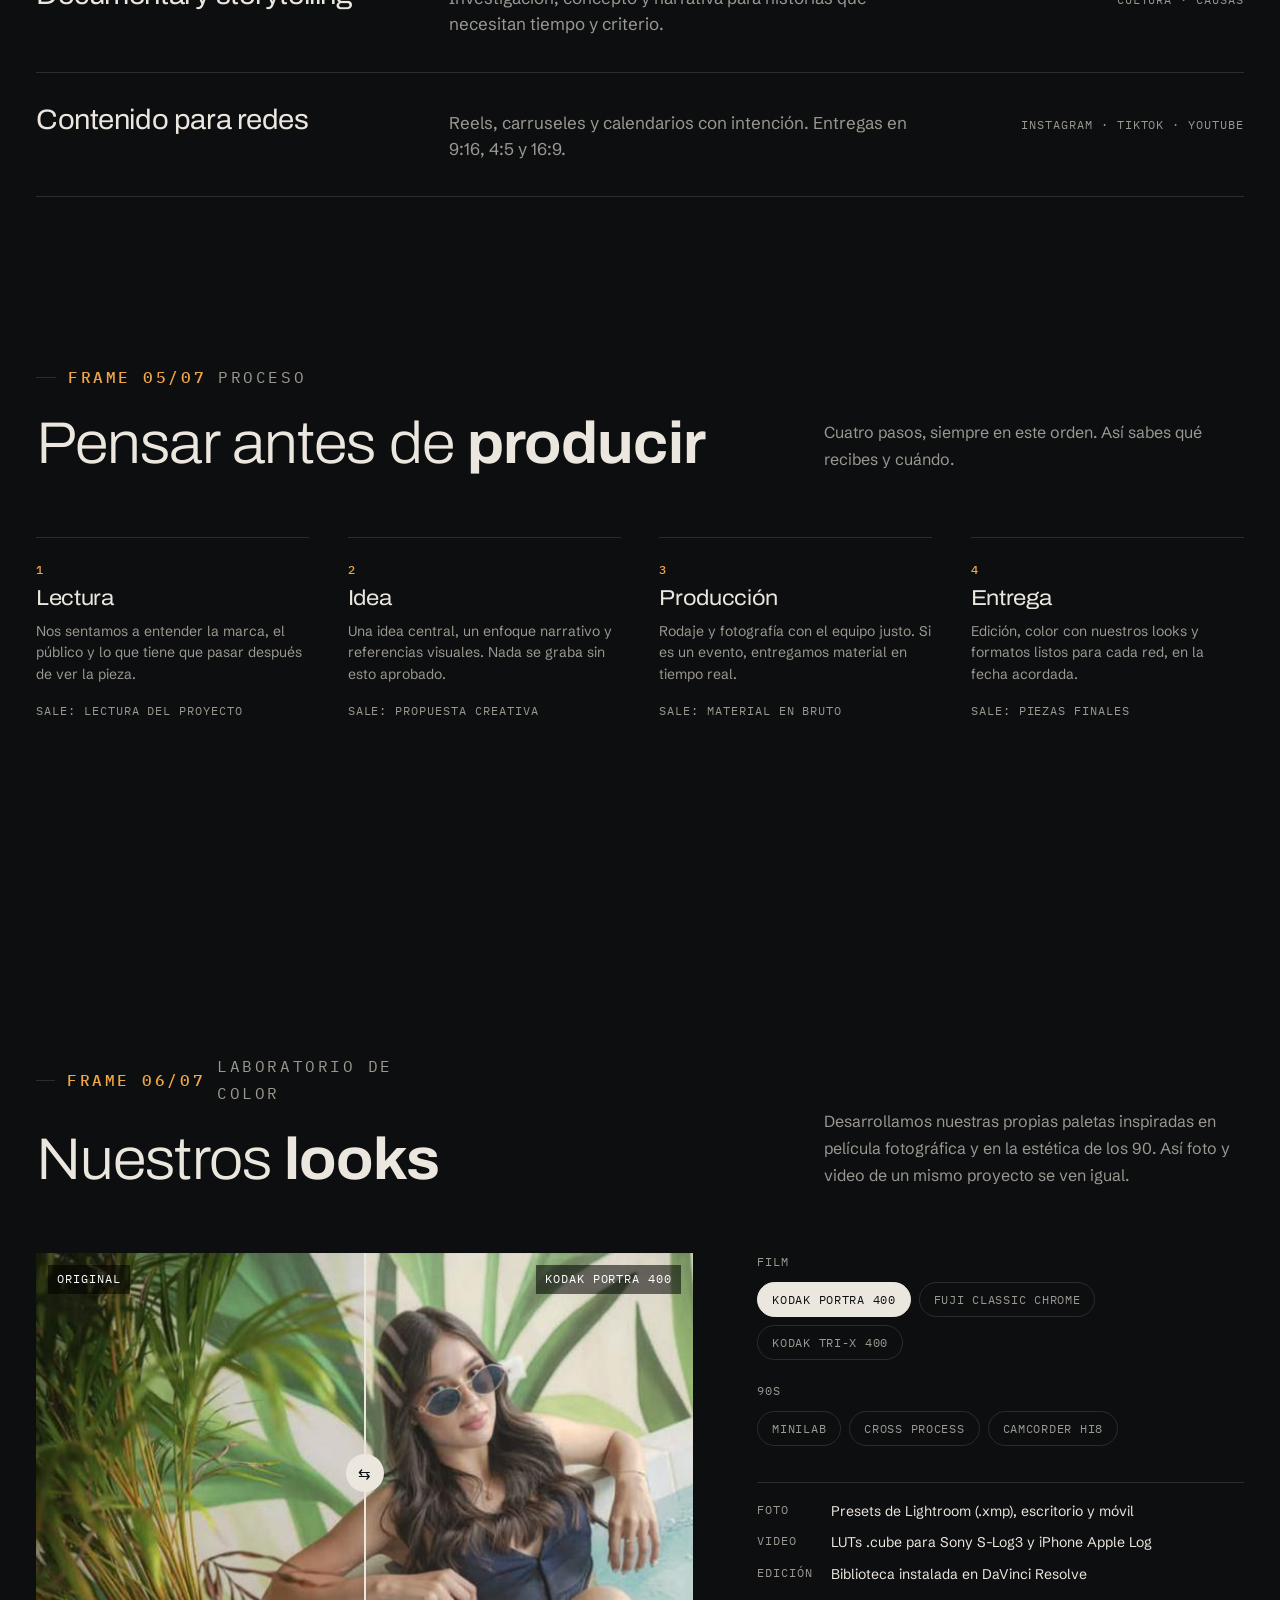
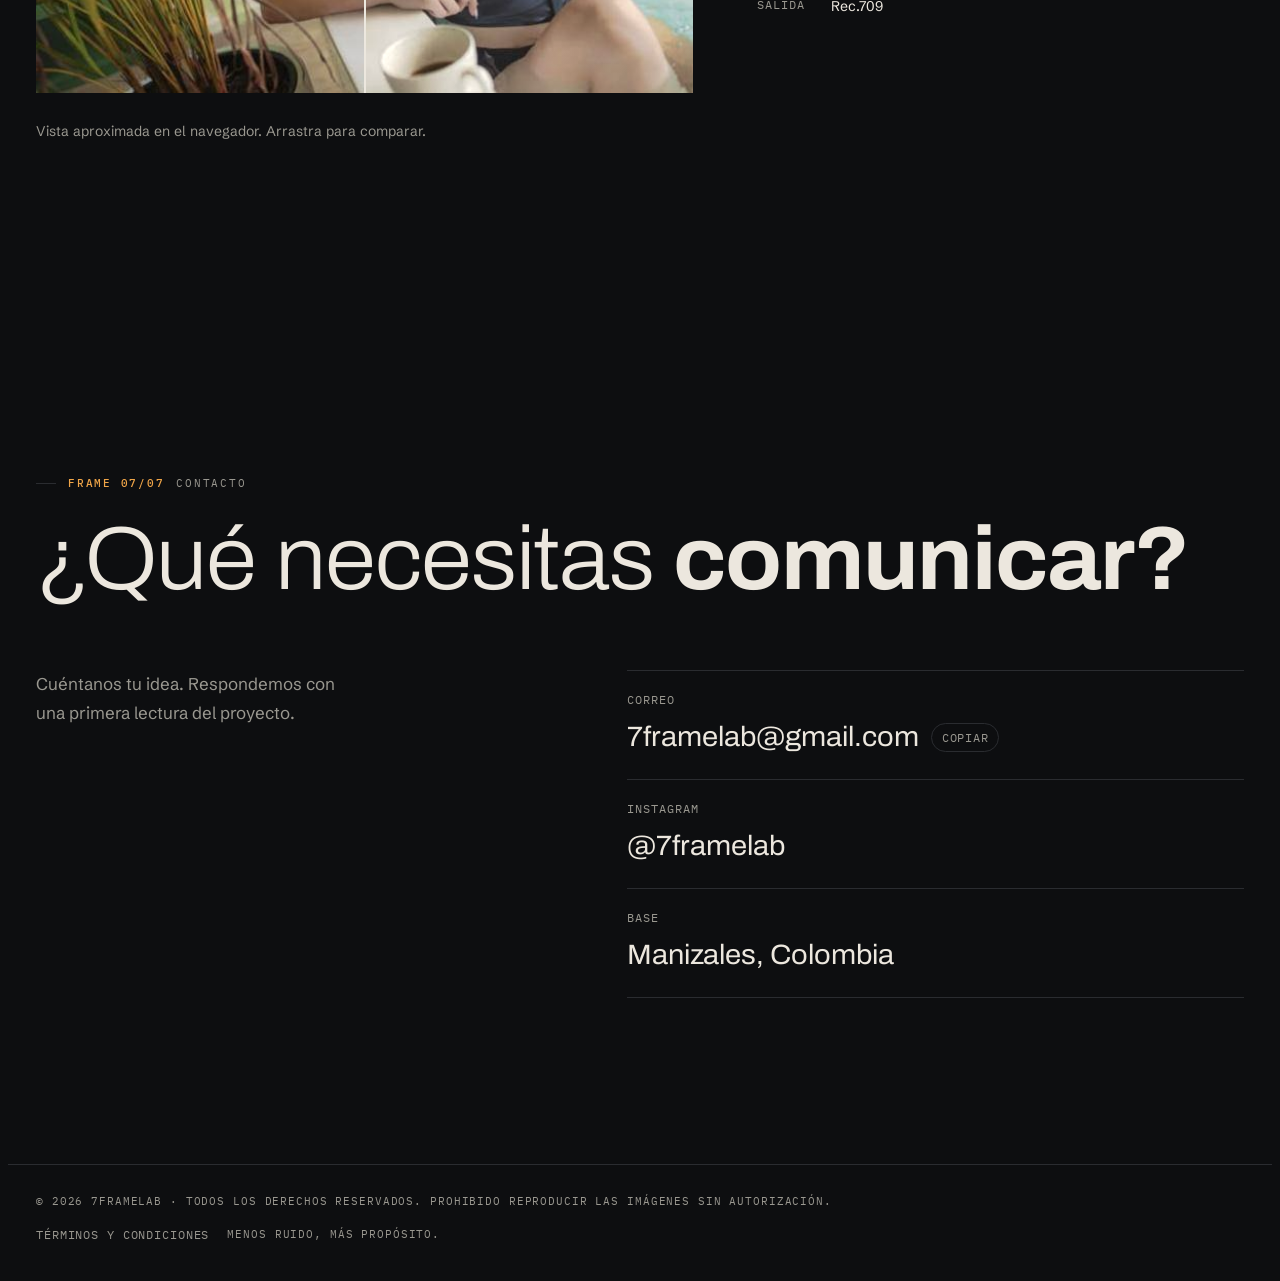
==== commit 9d2c41ee: "Seis videos nuevos en 4K/1080p: DJs, marcas y boda; visor de video completo Co-Authored-By: Claude O" ====
--- a/index.html
+++ b/index.html
@@ -120,21 +120,43 @@
     <div class="motion" id="video">
       <div class="motion-head">
         <h3>En <strong>movimiento</strong></h3>
-        <span class="mono muted">Toca un video para pausarlo</span>
-      </div>
-      <div class="motion-grid">
-        <figure class="clip wide">
-          <video src="video/turismo.mp4" poster="video/turismo.jpg" muted loop playsinline preload="metadata" aria-label="Video de turismo: finca con piscina, spa y paisaje de montaña"></video>
-          <figcaption class="mono"><span>Turismo · Hospitalidad</span><button class="snd" type="button" aria-pressed="false">Activar sonido</button></figcaption>
-        </figure>
-        <figure class="clip wide lb">
-          <video src="video/moda-bn.mp4" poster="video/moda-bn.jpg" muted loop playsinline preload="metadata" aria-label="Video editorial de moda en blanco y negro con gafas de sol"></video>
-          <figcaption class="mono"><span>Moda · Editorial B/N</span><span>Accesorios</span></figcaption>
-        </figure>
-        <figure class="clip tall">
-          <video src="video/nocturno.mp4" poster="video/nocturno.jpg" muted loop playsinline preload="metadata" aria-label="Retrato nocturno vertical con luces desenfocadas"></video>
-          <figcaption class="mono"><span>Retrato · Noche</span><span>9:16</span></figcaption>
-        </figure>
+        <span class="mono muted">Toca un video para verlo completo, con sonido</span>
+      </div>
+      <div class="reels">
+        <button class="vcard tall" type="button" data-full="video/dj-set.mp4" data-title="DJ · Set en vivo" aria-label="Ver video completo: DJ · Set en vivo">
+          <video src="video/dj-set-prev.mp4" poster="video/dj-set.jpg" muted loop playsinline preload="none"></video>
+          <span class="vcap mono"><span>DJ · Set en vivo</span><span class="play" aria-hidden="true">▶</span></span>
+        </button>
+        <button class="vcard tall" type="button" data-full="video/dj-multicam.mp4" data-title="DJ · Multicámara" aria-label="Ver video completo: DJ · Multicámara">
+          <video src="video/dj-multicam-prev.mp4" poster="video/dj-multicam.jpg" muted loop playsinline preload="none"></video>
+          <span class="vcap mono"><span>DJ · Multicámara</span><span class="play" aria-hidden="true">▶</span></span>
+        </button>
+        <button class="vcard tall" type="button" data-full="video/dj-cabina.mp4" data-title="Artista · Cabina" aria-label="Ver video completo: Artista · Cabina">
+          <video src="video/dj-cabina-prev.mp4" poster="video/dj-cabina.jpg" muted loop playsinline preload="none"></video>
+          <span class="vcap mono"><span>Artista · Cabina</span><span class="play" aria-hidden="true">▶</span></span>
+        </button>
+        <button class="vcard tall" type="button" data-full="video/marca-belleza.mp4" data-title="Marca · Belleza" aria-label="Ver video completo: Marca · Belleza">
+          <video src="video/marca-belleza-prev.mp4" poster="video/marca-belleza.jpg" muted loop playsinline preload="none"></video>
+          <span class="vcap mono"><span>Marca · Belleza</span><span class="play" aria-hidden="true">▶</span></span>
+        </button>
+        <button class="vcard tall" type="button" data-full="video/marca-fintech.mp4" data-title="Marca · Fintech" aria-label="Ver video completo: Marca · Fintech">
+          <video src="video/marca-fintech-prev.mp4" poster="video/marca-fintech.jpg" muted loop playsinline preload="none"></video>
+          <span class="vcap mono"><span>Marca · Fintech</span><span class="play" aria-hidden="true">▶</span></span>
+        </button>
+      </div>
+      <div class="wides">
+        <button class="vcard wide" type="button" data-full="video/turismo.mp4" data-title="Turismo · Hospitalidad" aria-label="Ver video completo: Turismo · Hospitalidad">
+          <video src="video/turismo.mp4" poster="video/turismo.jpg" muted loop playsinline preload="none"></video>
+          <span class="vcap mono"><span>Turismo · Hospitalidad</span><span class="play" aria-hidden="true">▶</span></span>
+        </button>
+        <button class="vcard wide lb" type="button" data-full="video/moda-bn.mp4" data-title="Moda · Editorial B/N" aria-label="Ver video completo: Moda · Editorial B/N">
+          <video src="video/moda-bn.mp4" poster="video/moda-bn.jpg" muted loop playsinline preload="none"></video>
+          <span class="vcap mono"><span>Moda · Editorial B/N</span><span class="play" aria-hidden="true">▶</span></span>
+        </button>
+        <button class="vcard wide" type="button" data-full="video/boda-bn.mp4" data-title="Social · Boda B/N" aria-label="Ver video completo: Social · Boda B/N">
+          <video src="video/boda-bn-prev.mp4" poster="video/boda-bn.jpg" muted loop playsinline preload="none"></video>
+          <span class="vcap mono"><span>Social · Boda B/N</span><span class="play" aria-hidden="true">▶</span></span>
+        </button>
       </div>
     </div>
     <p class="note">Más en <a href="https://www.instagram.com/7framelab/" target="_blank" rel="noopener noreferrer">@7framelab</a> en Instagram.</p>
@@ -283,6 +305,10 @@
   </div>
 </footer>
 
+<dialog id="vlb" class="vlb" aria-label="Video">
+  <video id="vlbVideo" controls playsinline preload="metadata"></video>
+  <div class="cap mono"><span id="vlbCap"></span><button id="vlbClose" type="button">Cerrar ✕</button></div>
+</dialog>
 <dialog id="lb">
   <img decoding="async" id="lbImg" alt="">
   <div class="cap mono"><span id="lbCap"></span><button id="lbClose" type="button">Cerrar ✕</button></div>
--- a/css/styles.css
+++ b/css/styles.css
@@ -437,3 +437,27 @@
 @media (max-width:860px){.contact-simple{grid-template-columns:1fr}}
 footer .wrap{font-size:.6875rem;letter-spacing:.08em}
 @media (max-width:640px){.grid{columns:2;column-gap:10px}.shot{margin-bottom:10px}.frame-tag{flex-wrap:wrap}}
+
+/* En movimiento: muro de verticales + fila horizontal; clic abre versión completa */
+.reels{display:grid;grid-template-columns:repeat(5,minmax(0,1fr));gap:16px}
+.wides{display:grid;grid-template-columns:repeat(3,minmax(0,1fr));gap:16px;margin-top:16px}
+.vcard{position:relative;display:block;overflow:hidden;background:#000;border:0;padding:0;margin:0;cursor:pointer;color:#f3efe8;text-align:left}
+.vcard.tall{aspect-ratio:9/16}
+.vcard.wide{aspect-ratio:16/9}
+.vcard video{position:absolute;inset:0;width:100%;height:100%;object-fit:cover;display:block;transition:transform 1.2s cubic-bezier(.2,.8,.2,1)}
+.vcard.lb video{transform:scale(1.34)}
+.vcard:hover video{transform:scale(1.04)}
+.vcard.lb:hover video{transform:scale(1.38)}
+.vcap{position:absolute;left:0;right:0;bottom:0;display:flex;justify-content:space-between;align-items:center;gap:8px;padding:44px 14px 12px;background:linear-gradient(transparent,rgba(0,0,0,.7));font-size:.6875rem}
+.vcap .play{width:28px;height:28px;border-radius:50%;border:1px solid rgba(255,255,255,.55);display:grid;place-items:center;font-size:9px;padding-left:2px;transition:background .3s,color .3s}
+.vcard:hover .vcap .play{background:var(--paper);color:var(--ink);border-color:var(--paper)}
+.vcard:focus-visible{outline:2px solid var(--paper);outline-offset:3px}
+@media (max-width:1000px){.reels{grid-template-columns:repeat(3,minmax(0,1fr))}.wides{grid-template-columns:1fr 1fr}.wides .vcard:last-child{grid-column:1 / -1}}
+@media (max-width:640px){
+  .reels{display:flex;overflow-x:auto;scroll-snap-type:x mandatory;gap:10px;margin-right:calc(-1 * var(--gutter-r));padding-right:var(--gutter-r);scrollbar-width:none}
+  .reels::-webkit-scrollbar{display:none}
+  .reels .vcard{flex:0 0 62vw;scroll-snap-align:start}
+  .wides{grid-template-columns:1fr;gap:10px;margin-top:10px}
+}
+dialog.vlb{max-width:min(94vw,1200px);max-height:94vh}
+dialog.vlb video{display:block;max-width:100%;max-height:84vh;width:auto;margin:0 auto;background:#000}
